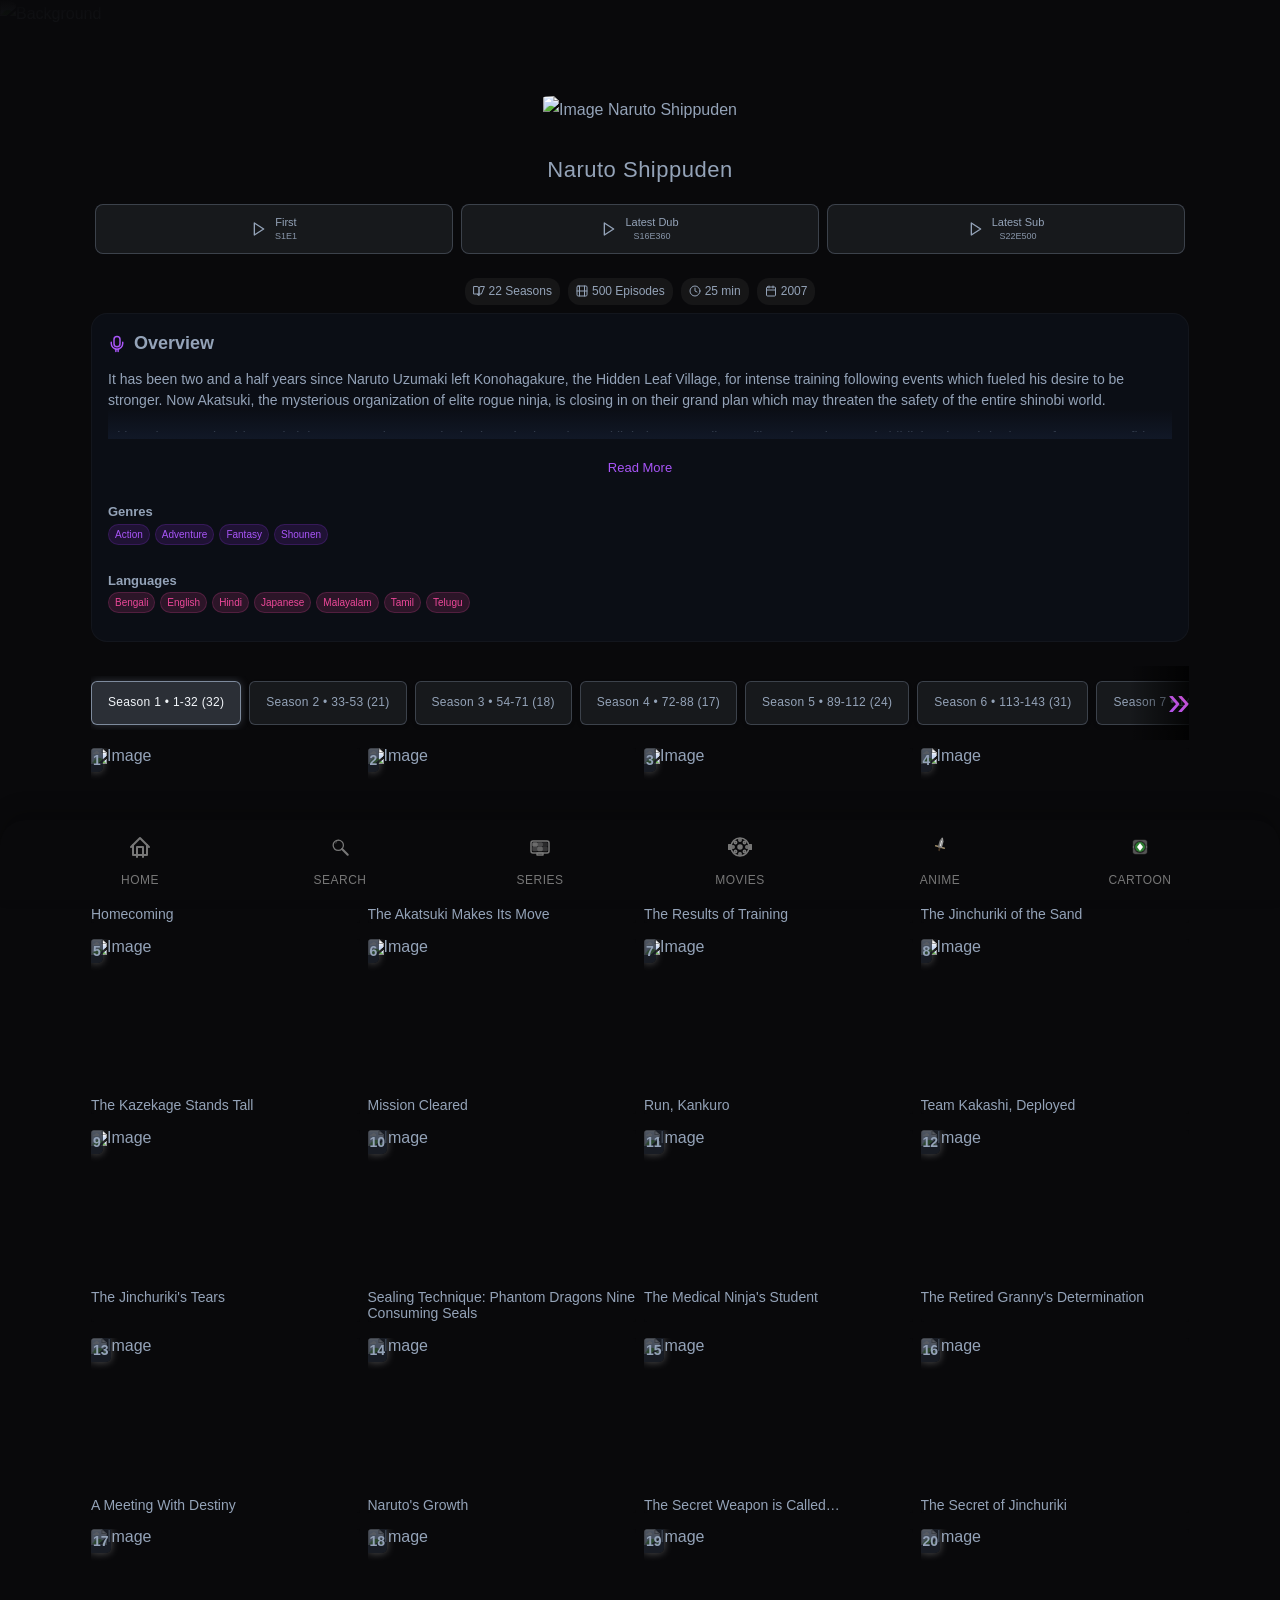
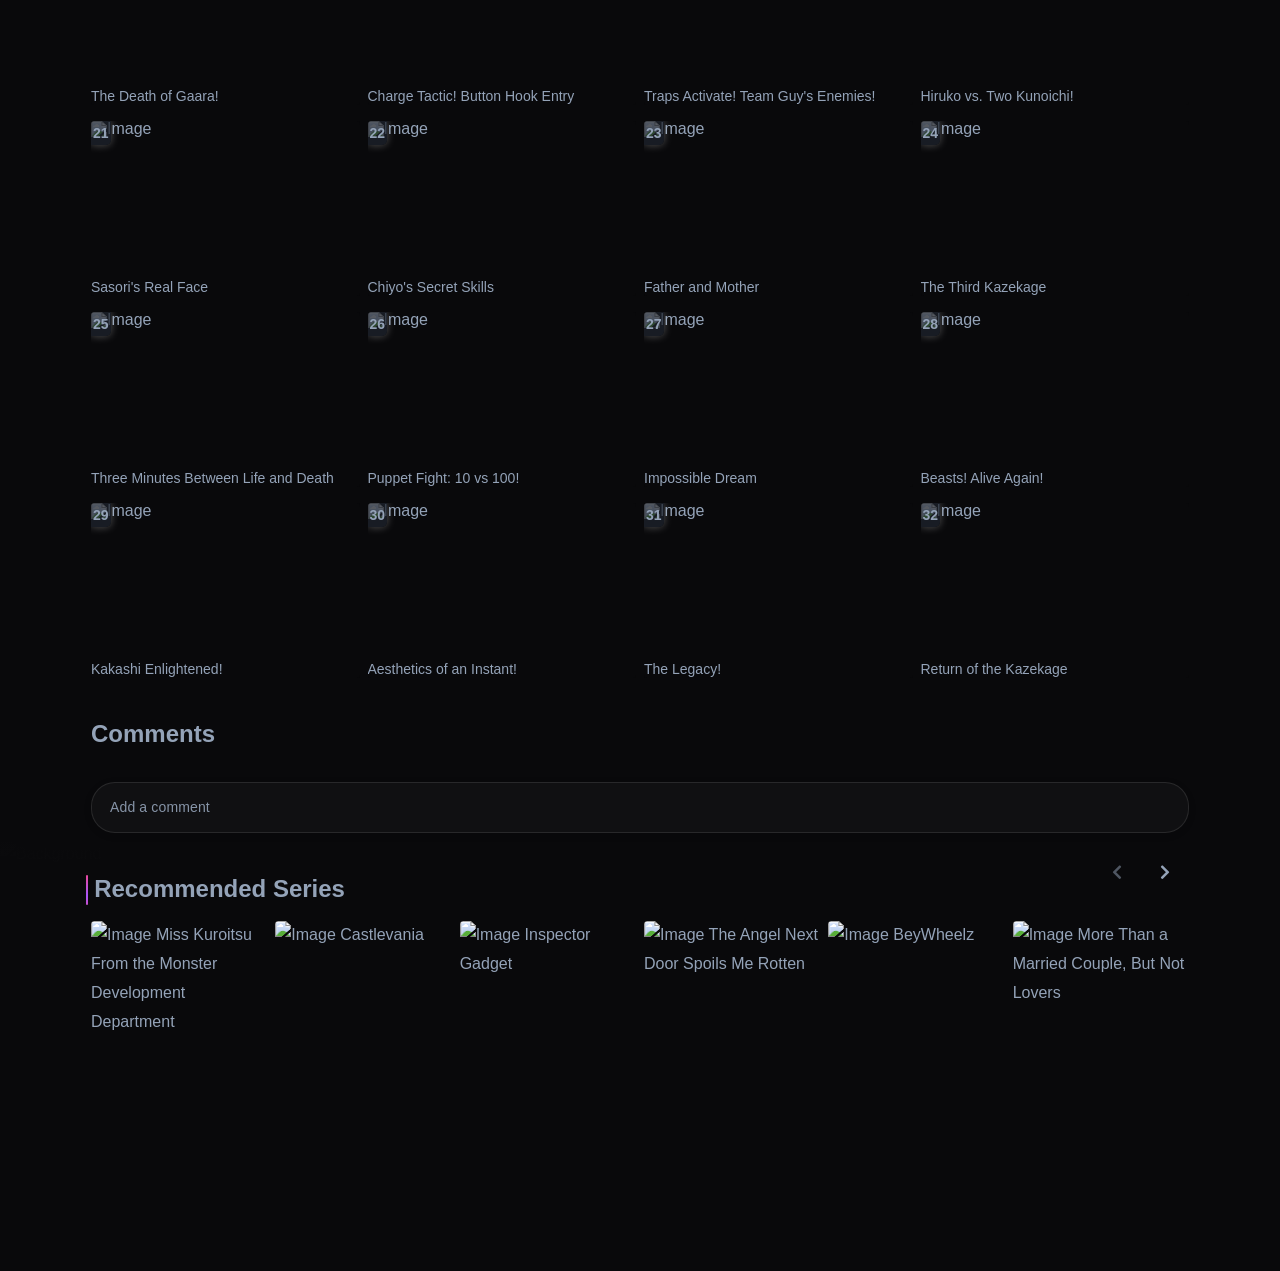
==== details.html @ e5d3c55a "Initial commit - Cloned AnimeSalt UI" ====
<!doctype html>
<html lang="en-US" prefix="og: https://ogp.me/ns#">
<head>
    <meta charset="UTF-8">
    <meta name="viewport" content="width=device-width,minimum-scale=1,initial-scale=1">
    <meta http-equiv="X-UA-Compatible" content="IE=edge">

    
<!-- Google tag (gtag.js) -->
<script async src="../../../www.googletagmanager.com/gtag/js%3Fid=G-7CK29GVHSZ"></script>
<script>
  window.dataLayer = window.dataLayer || [];
  function gtag(){dataLayer.push(arguments);}
  gtag('js', new Date());

  gtag('config', 'G-7CK29GVHSZ');
</script>

    
    
<!-- Search Engine Optimization by Rank Math - https://rankmath.com/ -->
<title>Naruto Shippuden - Watch Now in Hindi, Tamil, Malayalam, English &amp; Japanese</title>
<meta name="description" content="Naruto Shippuden in Hindi, Naruto Shippuden Hindi Dubbed, Naruto Shippuden Episodes in Hindi, Tamil, Malayalam, English &amp; Japanese Naruto Shippuden Download/Watch Online 480p, 720p, 1080p"/>
<meta name="robots" content="follow, index, max-snippet:-1, max-video-preview:-1, max-image-preview:large"/>
<link rel="canonical" href="index.html" />
<meta property="og:locale" content="en_US" />
<meta property="og:type" content="article" />
<meta property="og:title" content="Naruto Shippuden - Watch Now in Hindi, Tamil, Malayalam, English &amp; Japanese" />
<meta property="og:description" content="Naruto Shippuden in Hindi, Naruto Shippuden Hindi Dubbed, Naruto Shippuden Episodes in Hindi, Tamil, Malayalam, English &amp; Japanese Naruto Shippuden Download/Watch Online 480p, 720p, 1080p" />
<meta property="og:url" content="https://animesalt.ac/series/naruto-shippuden/" />
<meta property="og:site_name" content="Anime Salt" />
<meta property="article:section" content="Action" />
<meta property="og:updated_time" content="2025-12-20T22:29:14+05:30" />
<meta property="article:published_time" content="2025-08-15T22:00:59+05:30" />
<meta property="article:modified_time" content="2025-12-20T22:29:14+05:30" />
<meta name="twitter:card" content="summary_large_image" />
<meta name="twitter:title" content="Naruto Shippuden - Watch Now in Hindi, Tamil, Malayalam, English &amp; Japanese" />
<meta name="twitter:description" content="Naruto Shippuden in Hindi, Naruto Shippuden Hindi Dubbed, Naruto Shippuden Episodes in Hindi, Tamil, Malayalam, English &amp; Japanese Naruto Shippuden Download/Watch Online 480p, 720p, 1080p" />
<script type="application/ld+json" class="rank-math-schema">{"@context":"https://schema.org","@graph":[{"@type":["Person","Organization"],"@id":"https://animesalt.ac/#person","name":"Anime Salt","logo":{"@type":"ImageObject","@id":"https://animesalt.ac/#logo","url":"http://animesalt.ac/wp-content/uploads/AnimeSaltLong.png","contentUrl":"http://animesalt.ac/wp-content/uploads/AnimeSaltLong.png","caption":"Anime Salt","inLanguage":"en-US","width":"460","height":"115"},"image":{"@type":"ImageObject","@id":"https://animesalt.ac/#logo","url":"http://animesalt.ac/wp-content/uploads/AnimeSaltLong.png","contentUrl":"http://animesalt.ac/wp-content/uploads/AnimeSaltLong.png","caption":"Anime Salt","inLanguage":"en-US","width":"460","height":"115"}},{"@type":"WebSite","@id":"https://animesalt.ac/#website","url":"https://animesalt.ac","name":"Anime Salt","alternateName":"Anime Salt","publisher":{"@id":"https://animesalt.ac/#person"},"inLanguage":"en-US"},{"@type":"WebPage","@id":"https://animesalt.ac/series/naruto-shippuden/#webpage","url":"https://animesalt.ac/series/naruto-shippuden/","name":"Naruto Shippuden - Watch Now in Hindi, Tamil, Malayalam, English &amp; Japanese","datePublished":"2025-08-15T22:00:59+05:30","dateModified":"2025-12-20T22:29:14+05:30","isPartOf":{"@id":"https://animesalt.ac/#website"},"inLanguage":"en-US"},{"@type":"Person","@id":"https://animesalt.ac/author/admin/","name":"Admin","url":"https://animesalt.ac/author/admin/","image":{"@type":"ImageObject","@id":"https://secure.gravatar.com/avatar/af3da57c1371d5c4e8cee4bfff812650df1fa0d852754c2bf3a5895d6536fb55?s=96&amp;d=mm&amp;r=g","url":"https://secure.gravatar.com/avatar/af3da57c1371d5c4e8cee4bfff812650df1fa0d852754c2bf3a5895d6536fb55?s=96&amp;d=mm&amp;r=g","caption":"Admin","inLanguage":"en-US"},"sameAs":["http://animesalt.ac"]},{"@type":"Article","headline":"Naruto Shippuden - Watch Now in Hindi, Tamil, Malayalam, English &amp; Japanese","keywords":"Naruto Shippuden,Naruto Shippuden in Hindi,Naruto Shippuden Hindi Dubbed,Naruto Shippuden Episodes in Hindi","datePublished":"2025-08-15T22:00:59+05:30","dateModified":"2025-12-20T22:29:14+05:30","author":{"@id":"https://animesalt.ac/author/admin/","name":"Admin"},"publisher":{"@id":"https://animesalt.ac/#person"},"description":"Naruto Shippuden in Hindi, Naruto Shippuden Hindi Dubbed, Naruto Shippuden Episodes in Hindi, Tamil, Malayalam, English &amp; Japanese Naruto Shippuden Download/Watch Online 480p, 720p, 1080p","name":"Naruto Shippuden - Watch Now in Hindi, Tamil, Malayalam, English &amp; Japanese","@id":"https://animesalt.ac/series/naruto-shippuden/#richSnippet","isPartOf":{"@id":"https://animesalt.ac/series/naruto-shippuden/#webpage"},"inLanguage":"en-US","mainEntityOfPage":{"@id":"https://animesalt.ac/series/naruto-shippuden/#webpage"}}]}</script>
<!-- /Rank Math WordPress SEO plugin -->

		<style>
			.lazyload,
			.lazyloading {
				max-width: 100%;
			}
		</style>
		<style id='wp-img-auto-sizes-contain-inline-css' type='text/css'>
img:is([sizes=auto i],[sizes^="auto," i]){contain-intrinsic-size:3000px 1500px}
/*# sourceURL=wp-img-auto-sizes-contain-inline-css */
</style>
<link rel='stylesheet' id='gs-swiper-css' href='../../wp-content/plugins/gs-logo-slider/assets/libs/swiper-js/swiper.min.css%3Fver=3.7.7.css' type='text/css' media='all' />
<link rel='stylesheet' id='gs-tippyjs-css' href='../../wp-content/plugins/gs-logo-slider/assets/libs/tippyjs/tippy.css%3Fver=3.7.7.css' type='text/css' media='all' />
<link rel='stylesheet' id='gs-logo-public-css' href='../../wp-content/plugins/gs-logo-slider/assets/css/gs-logo.min.css%3Fver=3.7.7.css' type='text/css' media='all' />
<link rel='stylesheet' id='dashicons-css' href='../../wp-includes/css/dashicons.min.css%3Fver=6.9.4.css' type='text/css' media='all' />
<link rel='stylesheet' id='post-views-counter-frontend-css' href='../../wp-content/plugins/post-views-counter/css/frontend.min.css%3Fver=1.5.7.css' type='text/css' media='all' />
<style id='classic-theme-styles-inline-css' type='text/css'>
/*! This file is auto-generated */
.wp-block-button__link{color:#fff;background-color:#32373c;border-radius:9999px;box-shadow:none;text-decoration:none;padding:calc(.667em + 2px) calc(1.333em + 2px);font-size:1.125em}.wp-block-file__button{background:#32373c;color:#fff;text-decoration:none}
/*# sourceURL=/wp-includes/css/classic-themes.min.css */
</style>
<link rel='stylesheet' id='TOROFILM_Theme-css' href='../../wp-content/themes/torofilm/public/css/torofilm-public.css%3Fver=1772913057.css' type='text/css' media='all' />
<script type="text/javascript" src="../../wp-includes/js/jquery/jquery.min.js%3Fver=3.7.1" id="jquery-core-js"></script>
<script type="text/javascript" src="../../wp-includes/js/jquery/jquery-migrate.min.js%3Fver=3.4.1" id="jquery-migrate-js"></script>
<script type="text/javascript" id="post-views-counter-frontend-js-before">
/* <![CDATA[ */
var pvcArgsFrontend = {"mode":"rest_api","postID":352,"requestURL":"https:\/\/animesalt.ac\/wp-json\/post-views-counter\/view-post\/352","nonce":"93f4457df4","dataStorage":"cookies","multisite":false,"path":"\/","domain":""};

//# sourceURL=post-views-counter-frontend-js-before
/* ]]> */
</script>
<script type="text/javascript" src="../../wp-content/plugins/post-views-counter/js/frontend.min.js%3Fver=1.5.7" id="post-views-counter-frontend-js"></script>
		<script>
			document.documentElement.className = document.documentElement.className.replace('no-js', 'js');
		</script>
				<style>
			.no-js img.lazyload {
				display: none;
			}

			figure.wp-block-image img.lazyloading {
				min-width: 150px;
			}

			.lazyload,
			.lazyloading {
				--smush-placeholder-width: 100px;
				--smush-placeholder-aspect-ratio: 1/1;
				width: var(--smush-image-width, var(--smush-placeholder-width)) !important;
				aspect-ratio: var(--smush-image-aspect-ratio, var(--smush-placeholder-aspect-ratio)) !important;
			}

						.lazyload, .lazyloading {
				opacity: 0;
			}

			.lazyloaded {
				opacity: 1;
				transition: opacity 400ms;
				transition-delay: 0ms;
			}

					</style>
		<link rel="icon" href="../../wp-content/uploads/cropped-AnimeSalticon-32x32.png" sizes="32x32" />
<link rel="icon" href="../../wp-content/uploads/cropped-AnimeSalticon-192x192.png" sizes="192x192" />
<link rel="apple-touch-icon" href="https://animesalt.ac/wp-content/uploads/cropped-AnimeSalticon-180x180.png" />
<meta name="msapplication-TileImage" content="https://animesalt.ac/wp-content/uploads/cropped-AnimeSalticon-270x270.png" />
		<style type="text/css" id="wp-custom-css">
			/* Main menu container */
#mainMenu {
    /* Keeping position-related rules commented */
    /* position:fixed; */
    /* bottom:0; */
    /* overflow:hidden; */
    /* position: absolute; */
}

/* Individual list items */
li.li {
    display: inline-block;
    text-align: center;
    width: calc(100% / 6 - 4px) !important;
}

/* Links inside menu items */
a.botao {
    text-decoration: none !important;
    text-decoration-line: none !important;
    text-decoration-style: initial !important;
    text-decoration-color: initial !important;
    color: var(--primary);
    line-height: 1.2em;
    font-family: sans-serif;
    text-transform: uppercase;
    display: inline-block;
}

/* Container for the buttons in the menu */
ul.ulbotoes {
    margin: 0;
    z-index: 100;
    box-sizing: border-box;
    line-height: 0;
    list-style-type: none;
    padding: 10px 0;
    position: fixed;
    text-align: center;
    background: #020209;
    width: 100%;
    bottom: 0;
    right: 0px;
    display: inline-table;
}

/* General menu styling */
.menugeral {
    background-color: #0f0f0f;
    width: 100%;
}

/* Floating Action Button */
.li-fab {
    position: fixed;
    bottom: 30px;
    left: 50%;
    transform: translateX(-50%);
    z-index: 100; /* Ensure it floats above the menu */
}

/* FAB styling */
a.botao-fab {
    border-radius: 50%;
    width: 45px;
    height: 45px;
    display: flex;
    justify-content: center;
    align-items: center;
    color: var(--primary);
    font-size: 28px;
    box-shadow: 0px 4px 8px rgba(0, 0, 0, 0.3);
    text-decoration: none;
    z-index: 100;/* Ensure it's above other content */
}


/* Small text under icons in menu */
.textomenu {
    font-weight: 500;
    font-size: 9px;
    display: inline-block;
    color: #c5c5c5;
}

/* Hiding the menu on larger screens */
@media (min-width: 762px) {
    #mainMenu {
        display: none;
    }
}

/* Other elements for small screen adjustments */
@media (max-width: 762px) {
    .kw {
        display: none !important;
    }
}

/* Style for the active/selected menu item */
a.botao.active {
    position: relative;
}

/* Add a bar/underline below the active menu item */
a.botao.active::after {
    content: '';
    position: absolute;
    left: 0;
    bottom: -4px; /* Adjust this to control the distance from the text */
    width: 100%;
    height: 3px; /* Adjust the thickness of the bar */
    background-color: var(--primary); /* You can set this to any color you prefer */
}

/* Example of the non-active state */
a.botao {
    text-decoration: none !important;
    text-decoration-line: none !important;
    text-decoration-style: initial !important;
    text-decoration-color: initial !important;
    color: var(--primary);
    line-height: 1.2em;
    font-family: sans-serif;
    text-transform: uppercase;
    display: inline-block;
    transition: color 0.3s ease; /* Smooth transition for color changes */
}

a.botao.active {
    color: #fff; /* Change the color of the selected item if you want */
}

.post-thumbnail .post-ql .Qlty {
    background-color: rgba(0, 0, 0, 0.7);
		overflow: hidden;
    text-overflow: ellipsis;
}

.post-thumbnail .year {
	background-color: rgba(0, 0, 0, 0.7);
}


.post-thumbnail {
    position: relative;
    display: inline-block;
}
.post.episodes {
	background-color: var(--body);
	padding: 0rem;
}
.post.episodes .num-epi {
    position: absolute;
    top: 0;
    left: 0;
    background-color: rgba(0, 0, 0, 0.7);
    color: var(--dim-text);
    padding: 0px 2px 0px 2px;
    border-bottom-right-radius: 5px;
		font-size: 1rem;
    line-height: 1rem;
    margin-bottom: 0rem;
	background-color: rgba(30, 35, 45, 0.75);
  box-shadow: 0 0 8px rgba(255, 255, 255, 0.3);
}

:root {
	--light-1:#181834;
	--light-2: #181834;
}
.search input {
    background-color: rgba(255, 255, 255, .2);
	    border: 2px solid white;
/* 	    box-shadow: 0 0 1rem white; */
}


@keyframes roamWholeScreen {
  0% {
    transform: translate(0, 0) rotate(0deg);
  }
  25% {
    transform: translate(10vw, -20vh) rotate(30deg); /* Move to the right and up */
  }
  50% {
    transform: translate(-80vw, 30vh) rotate(-30deg); /* Move to the left and down */
  }
  75% {
    transform: translate(50vw, -10vh) rotate(20deg); /* Move to the right and up */
  }
  100% {
    transform: translate(0, 0) rotate(0deg); /* Back to center */
  }
}

@keyframes roamAfter {
  0% {
    transform: translate(0, 0) rotate(0deg);
  }
  20% {
    transform: translate(10px, -5px) rotate(5deg); /* Move right and slightly up, rotate */
  }
  40% {
    transform: translate(-10px, -10px) rotate(-5deg); /* Move left and up, rotate left */
  }
  60% {
    transform: translate(-5px, 10px) rotate(3deg); /* Move left and down */
  }
  80% {
    transform: translate(5px, 5px) rotate(-3deg); /* Move right and down */
  }
  100% {
    transform: translate(0, 0) rotate(0deg); /* Back to center */
  }
}

.categoriesShow{
	font-family: Montserrat, sans-serif;
font-weight: 500;
line-height: 1.5;
color: inherit;
visibility: visible;
display: inline-block;
padding: 0.1rem;
margin-top: 1.5px;
margin-bottom: 1.5px;
border-radius: 0.375rem;
border: 1px solid rgba(255, 255, 255, 0.3);
transition: color 0.2s cubic-bezier(0.4, 0, 0.2, 1), background-color 0.2s cubic-bezier(0.4, 0, 0.2, 1), border-color 0.2s cubic-bezier(0.4, 0, 0.2, 1);
box-sizing: border-box;
}
.overviewCss{
/* 	font-weight: 100; */
	font-family: Montserrat, sans-serif;
	padding-bottom:10px;
/* 	flex-grow: 1; */
}
.overviewSeparator{
	width: 1px;
	height: 15px;
	background-color: rgba(255, 255, 255, 0.25);
}
@media (max-width: 425px) {
    .options .btn span {
        display: inline;
    }
}
.video{ 
    margin-bottom: auto;
}
/* .cont {
   max-width: 100%;
} */
.home-search {
    max-width: -webkit-fill-available;
}

.wdgt-home.widget.section.widget_block{
    margin-top: -4rem;
		margin-bottom: -2rem; 
}

.post.episodes:before {
    display: none;
}

@keyframes gradientFlow {
  0%   { background-position: 50% 0%; }
  50%  { background-position: 50% 100%; }
  100% { background-position: 50% 0%; }
}
.section-title::after {
    content: '';
    position: absolute;
	top: 10px;
  left: 0.2rem;
  width: 2px;
  height: 30px;

    background: linear-gradient(-45deg, var(--primary), var(--secondary), var(--primary-light), var(--secondary));
    background-size: 200% 200%;
    border-radius: 2px;
    animation: gradientFlow 2s ease infinite;
}

.section-title {
    position: relative;
    display: inline-block;
/*     padding-bottom: 8px; */
	padding-left: 0.7rem;
}
 :root {
--primary-light: #a855f7;
}		</style>
		        <style id="tp_style_css" type="text/css">                        :root {              --body:#09090b;              --text:#94a3b8;              --link:#94a3b8;              --link-hover:#28c2bd;              --primary:#9333ea;              --secondary:#ec4899;              --tertiary:#666;              --dark:#181832;              --light:#94a3b8;              --gray:#181832;              --gray-light:#181832;              --gray-dark:#eee;            }                </style>        	    
<!-- Search Engine Optimization by Rank Math - https://rankmath.com/ -->
<title>Naruto Shippuden - Watch Now in Hindi, Tamil, Malayalam, English &amp; Japanese</title>
<meta name="description" content="Naruto Shippuden in Hindi, Naruto Shippuden Hindi Dubbed, Naruto Shippuden Episodes in Hindi, Tamil, Malayalam, English &amp; Japanese Naruto Shippuden Download/Watch Online 480p, 720p, 1080p"/>
<meta name="robots" content="follow, index, max-snippet:-1, max-video-preview:-1, max-image-preview:large"/>
<link rel="canonical" href="index.html" />
<meta property="og:locale" content="en_US" />
<meta property="og:type" content="article" />
<meta property="og:title" content="Naruto Shippuden - Watch Now in Hindi, Tamil, Malayalam, English &amp; Japanese" />
<meta property="og:description" content="Naruto Shippuden in Hindi, Naruto Shippuden Hindi Dubbed, Naruto Shippuden Episodes in Hindi, Tamil, Malayalam, English &amp; Japanese Naruto Shippuden Download/Watch Online 480p, 720p, 1080p" />
<meta property="og:url" content="https://animesalt.ac/series/naruto-shippuden/" />
<meta property="og:site_name" content="Anime Salt" />
<meta property="article:section" content="Action" />
<meta property="og:updated_time" content="2025-12-20T22:29:14+05:30" />
<meta property="article:published_time" content="2025-08-15T22:00:59+05:30" />
<meta property="article:modified_time" content="2025-12-20T22:29:14+05:30" />
<meta name="twitter:card" content="summary_large_image" />
<meta name="twitter:title" content="Naruto Shippuden - Watch Now in Hindi, Tamil, Malayalam, English &amp; Japanese" />
<meta name="twitter:description" content="Naruto Shippuden in Hindi, Naruto Shippuden Hindi Dubbed, Naruto Shippuden Episodes in Hindi, Tamil, Malayalam, English &amp; Japanese Naruto Shippuden Download/Watch Online 480p, 720p, 1080p" />
<script type="application/ld+json" class="rank-math-schema">{"@context":"https://schema.org","@graph":[{"@type":["Person","Organization"],"@id":"https://animesalt.ac/#person","name":"Anime Salt","logo":{"@type":"ImageObject","@id":"https://animesalt.ac/#logo","url":"http://animesalt.ac/wp-content/uploads/AnimeSaltLong.png","contentUrl":"http://animesalt.ac/wp-content/uploads/AnimeSaltLong.png","caption":"Anime Salt","inLanguage":"en-US","width":"460","height":"115"},"image":{"@type":"ImageObject","@id":"https://animesalt.ac/#logo","url":"http://animesalt.ac/wp-content/uploads/AnimeSaltLong.png","contentUrl":"http://animesalt.ac/wp-content/uploads/AnimeSaltLong.png","caption":"Anime Salt","inLanguage":"en-US","width":"460","height":"115"}},{"@type":"WebSite","@id":"https://animesalt.ac/#website","url":"https://animesalt.ac","name":"Anime Salt","alternateName":"Anime Salt","publisher":{"@id":"https://animesalt.ac/#person"},"inLanguage":"en-US"},{"@type":"WebPage","@id":"https://animesalt.ac/series/naruto-shippuden/#webpage","url":"https://animesalt.ac/series/naruto-shippuden/","name":"Naruto Shippuden - Watch Now in Hindi, Tamil, Malayalam, English &amp; Japanese","datePublished":"2025-08-15T22:00:59+05:30","dateModified":"2025-12-20T22:29:14+05:30","isPartOf":{"@id":"https://animesalt.ac/#website"},"inLanguage":"en-US"},{"@type":"Person","@id":"https://animesalt.ac/author/admin/","name":"Admin","url":"https://animesalt.ac/author/admin/","image":{"@type":"ImageObject","@id":"https://secure.gravatar.com/avatar/af3da57c1371d5c4e8cee4bfff812650df1fa0d852754c2bf3a5895d6536fb55?s=96&amp;d=mm&amp;r=g","url":"https://secure.gravatar.com/avatar/af3da57c1371d5c4e8cee4bfff812650df1fa0d852754c2bf3a5895d6536fb55?s=96&amp;d=mm&amp;r=g","caption":"Admin","inLanguage":"en-US"},"sameAs":["http://animesalt.ac"]},{"@type":"Article","headline":"Naruto Shippuden - Watch Now in Hindi, Tamil, Malayalam, English &amp; Japanese","keywords":"Naruto Shippuden,Naruto Shippuden in Hindi,Naruto Shippuden Hindi Dubbed,Naruto Shippuden Episodes in Hindi","datePublished":"2025-08-15T22:00:59+05:30","dateModified":"2025-12-20T22:29:14+05:30","author":{"@id":"https://animesalt.ac/author/admin/","name":"Admin"},"publisher":{"@id":"https://animesalt.ac/#person"},"description":"Naruto Shippuden in Hindi, Naruto Shippuden Hindi Dubbed, Naruto Shippuden Episodes in Hindi, Tamil, Malayalam, English &amp; Japanese Naruto Shippuden Download/Watch Online 480p, 720p, 1080p","name":"Naruto Shippuden - Watch Now in Hindi, Tamil, Malayalam, English &amp; Japanese","@id":"https://animesalt.ac/series/naruto-shippuden/#richSnippet","isPartOf":{"@id":"https://animesalt.ac/series/naruto-shippuden/#webpage"},"inLanguage":"en-US","mainEntityOfPage":{"@id":"https://animesalt.ac/series/naruto-shippuden/#webpage"}}]}</script>
<!-- /Rank Math WordPress SEO plugin -->

		<style>
			.lazyload,
			.lazyloading {
				max-width: 100%;
			}
		</style>
				<script>
			document.documentElement.className = document.documentElement.className.replace('no-js', 'js');
		</script>
				<style>
			.no-js img.lazyload {
				display: none;
			}

			figure.wp-block-image img.lazyloading {
				min-width: 150px;
			}

			.lazyload,
			.lazyloading {
				--smush-placeholder-width: 100px;
				--smush-placeholder-aspect-ratio: 1/1;
				width: var(--smush-image-width, var(--smush-placeholder-width)) !important;
				aspect-ratio: var(--smush-image-aspect-ratio, var(--smush-placeholder-aspect-ratio)) !important;
			}

						.lazyload, .lazyloading {
				opacity: 0;
			}

			.lazyloaded {
				opacity: 1;
				transition: opacity 400ms;
				transition-delay: 0ms;
			}

					</style>
		<link rel="icon" href="../../wp-content/uploads/cropped-AnimeSalticon-32x32.png" sizes="32x32" />
<link rel="icon" href="../../wp-content/uploads/cropped-AnimeSalticon-192x192.png" sizes="192x192" />
<link rel="apple-touch-icon" href="https://animesalt.ac/wp-content/uploads/cropped-AnimeSalticon-180x180.png" />
<meta name="msapplication-TileImage" content="https://animesalt.ac/wp-content/uploads/cropped-AnimeSalticon-270x270.png" />
		<style type="text/css" id="wp-custom-css">
			/* Main menu container */
#mainMenu {
    /* Keeping position-related rules commented */
    /* position:fixed; */
    /* bottom:0; */
    /* overflow:hidden; */
    /* position: absolute; */
}

/* Individual list items */
li.li {
    display: inline-block;
    text-align: center;
    width: calc(100% / 6 - 4px) !important;
}

/* Links inside menu items */
a.botao {
    text-decoration: none !important;
    text-decoration-line: none !important;
    text-decoration-style: initial !important;
    text-decoration-color: initial !important;
    color: var(--primary);
    line-height: 1.2em;
    font-family: sans-serif;
    text-transform: uppercase;
    display: inline-block;
}

/* Container for the buttons in the menu */
ul.ulbotoes {
    margin: 0;
    z-index: 100;
    box-sizing: border-box;
    line-height: 0;
    list-style-type: none;
    padding: 10px 0;
    position: fixed;
    text-align: center;
    background: #020209;
    width: 100%;
    bottom: 0;
    right: 0px;
    display: inline-table;
}

/* General menu styling */
.menugeral {
    background-color: #0f0f0f;
    width: 100%;
}

/* Floating Action Button */
.li-fab {
    position: fixed;
    bottom: 30px;
    left: 50%;
    transform: translateX(-50%);
    z-index: 100; /* Ensure it floats above the menu */
}

/* FAB styling */
a.botao-fab {
    border-radius: 50%;
    width: 45px;
    height: 45px;
    display: flex;
    justify-content: center;
    align-items: center;
    color: var(--primary);
    font-size: 28px;
    box-shadow: 0px 4px 8px rgba(0, 0, 0, 0.3);
    text-decoration: none;
    z-index: 100;/* Ensure it's above other content */
}


/* Small text under icons in menu */
.textomenu {
    font-weight: 500;
    font-size: 9px;
    display: inline-block;
    color: #c5c5c5;
}

/* Hiding the menu on larger screens */
@media (min-width: 762px) {
    #mainMenu {
        display: none;
    }
}

/* Other elements for small screen adjustments */
@media (max-width: 762px) {
    .kw {
        display: none !important;
    }
}

/* Style for the active/selected menu item */
a.botao.active {
    position: relative;
}

/* Add a bar/underline below the active menu item */
a.botao.active::after {
    content: '';
    position: absolute;
    left: 0;
    bottom: -4px; /* Adjust this to control the distance from the text */
    width: 100%;
    height: 3px; /* Adjust the thickness of the bar */
    background-color: var(--primary); /* You can set this to any color you prefer */
}

/* Example of the non-active state */
a.botao {
    text-decoration: none !important;
    text-decoration-line: none !important;
    text-decoration-style: initial !important;
    text-decoration-color: initial !important;
    color: var(--primary);
    line-height: 1.2em;
    font-family: sans-serif;
    text-transform: uppercase;
    display: inline-block;
    transition: color 0.3s ease; /* Smooth transition for color changes */
}

a.botao.active {
    color: #fff; /* Change the color of the selected item if you want */
}

.post-thumbnail .post-ql .Qlty {
    background-color: rgba(0, 0, 0, 0.7);
		overflow: hidden;
    text-overflow: ellipsis;
}

.post-thumbnail .year {
	background-color: rgba(0, 0, 0, 0.7);
}


.post-thumbnail {
    position: relative;
    display: inline-block;
}
.post.episodes {
	background-color: var(--body);
	padding: 0rem;
}
.post.episodes .num-epi {
    position: absolute;
    top: 0;
    left: 0;
    background-color: rgba(0, 0, 0, 0.7);
    color: var(--dim-text);
    padding: 0px 2px 0px 2px;
    border-bottom-right-radius: 5px;
		font-size: 1rem;
    line-height: 1rem;
    margin-bottom: 0rem;
	background-color: rgba(30, 35, 45, 0.75);
  box-shadow: 0 0 8px rgba(255, 255, 255, 0.3);
}

:root {
	--light-1:#181834;
	--light-2: #181834;
}
.search input {
    background-color: rgba(255, 255, 255, .2);
	    border: 2px solid white;
/* 	    box-shadow: 0 0 1rem white; */
}


@keyframes roamWholeScreen {
  0% {
    transform: translate(0, 0) rotate(0deg);
  }
  25% {
    transform: translate(10vw, -20vh) rotate(30deg); /* Move to the right and up */
  }
  50% {
    transform: translate(-80vw, 30vh) rotate(-30deg); /* Move to the left and down */
  }
  75% {
    transform: translate(50vw, -10vh) rotate(20deg); /* Move to the right and up */
  }
  100% {
    transform: translate(0, 0) rotate(0deg); /* Back to center */
  }
}

@keyframes roamAfter {
  0% {
    transform: translate(0, 0) rotate(0deg);
  }
  20% {
    transform: translate(10px, -5px) rotate(5deg); /* Move right and slightly up, rotate */
  }
  40% {
    transform: translate(-10px, -10px) rotate(-5deg); /* Move left and up, rotate left */
  }
  60% {
    transform: translate(-5px, 10px) rotate(3deg); /* Move left and down */
  }
  80% {
    transform: translate(5px, 5px) rotate(-3deg); /* Move right and down */
  }
  100% {
    transform: translate(0, 0) rotate(0deg); /* Back to center */
  }
}

.categoriesShow{
	font-family: Montserrat, sans-serif;
font-weight: 500;
line-height: 1.5;
color: inherit;
visibility: visible;
display: inline-block;
padding: 0.1rem;
margin-top: 1.5px;
margin-bottom: 1.5px;
border-radius: 0.375rem;
border: 1px solid rgba(255, 255, 255, 0.3);
transition: color 0.2s cubic-bezier(0.4, 0, 0.2, 1), background-color 0.2s cubic-bezier(0.4, 0, 0.2, 1), border-color 0.2s cubic-bezier(0.4, 0, 0.2, 1);
box-sizing: border-box;
}
.overviewCss{
/* 	font-weight: 100; */
	font-family: Montserrat, sans-serif;
	padding-bottom:10px;
/* 	flex-grow: 1; */
}
.overviewSeparator{
	width: 1px;
	height: 15px;
	background-color: rgba(255, 255, 255, 0.25);
}
@media (max-width: 425px) {
    .options .btn span {
        display: inline;
    }
}
.video{ 
    margin-bottom: auto;
}
/* .cont {
   max-width: 100%;
} */
.home-search {
    max-width: -webkit-fill-available;
}

.wdgt-home.widget.section.widget_block{
    margin-top: -4rem;
		margin-bottom: -2rem; 
}

.post.episodes:before {
    display: none;
}

@keyframes gradientFlow {
  0%   { background-position: 50% 0%; }
  50%  { background-position: 50% 100%; }
  100% { background-position: 50% 0%; }
}
.section-title::after {
    content: '';
    position: absolute;
	top: 10px;
  left: 0.2rem;
  width: 2px;
  height: 30px;

    background: linear-gradient(-45deg, var(--primary), var(--secondary), var(--primary-light), var(--secondary));
    background-size: 200% 200%;
    border-radius: 2px;
    animation: gradientFlow 2s ease infinite;
}

.section-title {
    position: relative;
    display: inline-block;
/*     padding-bottom: 8px; */
	padding-left: 0.7rem;
}
 :root {
--primary-light: #a855f7;
}		</style>
		        <style id="tp_style_css" type="text/css">                        :root {              --body:#09090b;              --text:#94a3b8;              --link:#94a3b8;              --link-hover:#28c2bd;              --primary:#9333ea;              --secondary:#ec4899;              --tertiary:#666;              --dark:#181832;              --light:#94a3b8;              --gray:#181832;              --gray-light:#181832;              --gray-dark:#eee;            }                </style>        	    <script data-cfasync="false" async type="text/javascript" src="https://ol.unfrizzpacinko.com/rRIV28Owz1Q025k/134105"></script>
    <!--<script data-cfasync="false" async type="text/javascript" src="//kq.modalclonism.com/seblhdolQ7RGqo/126698"></script>-->
<style id='global-styles-inline-css' type='text/css'>
:root{--wp--preset--aspect-ratio--square: 1;--wp--preset--aspect-ratio--4-3: 4/3;--wp--preset--aspect-ratio--3-4: 3/4;--wp--preset--aspect-ratio--3-2: 3/2;--wp--preset--aspect-ratio--2-3: 2/3;--wp--preset--aspect-ratio--16-9: 16/9;--wp--preset--aspect-ratio--9-16: 9/16;--wp--preset--color--black: #000000;--wp--preset--color--cyan-bluish-gray: #abb8c3;--wp--preset--color--white: #ffffff;--wp--preset--color--pale-pink: #f78da7;--wp--preset--color--vivid-red: #cf2e2e;--wp--preset--color--luminous-vivid-orange: #ff6900;--wp--preset--color--luminous-vivid-amber: #fcb900;--wp--preset--color--light-green-cyan: #7bdcb5;--wp--preset--color--vivid-green-cyan: #00d084;--wp--preset--color--pale-cyan-blue: #8ed1fc;--wp--preset--color--vivid-cyan-blue: #0693e3;--wp--preset--color--vivid-purple: #9b51e0;--wp--preset--gradient--vivid-cyan-blue-to-vivid-purple: linear-gradient(135deg,rgb(6,147,227) 0%,rgb(155,81,224) 100%);--wp--preset--gradient--light-green-cyan-to-vivid-green-cyan: linear-gradient(135deg,rgb(122,220,180) 0%,rgb(0,208,130) 100%);--wp--preset--gradient--luminous-vivid-amber-to-luminous-vivid-orange: linear-gradient(135deg,rgb(252,185,0) 0%,rgb(255,105,0) 100%);--wp--preset--gradient--luminous-vivid-orange-to-vivid-red: linear-gradient(135deg,rgb(255,105,0) 0%,rgb(207,46,46) 100%);--wp--preset--gradient--very-light-gray-to-cyan-bluish-gray: linear-gradient(135deg,rgb(238,238,238) 0%,rgb(169,184,195) 100%);--wp--preset--gradient--cool-to-warm-spectrum: linear-gradient(135deg,rgb(74,234,220) 0%,rgb(151,120,209) 20%,rgb(207,42,186) 40%,rgb(238,44,130) 60%,rgb(251,105,98) 80%,rgb(254,248,76) 100%);--wp--preset--gradient--blush-light-purple: linear-gradient(135deg,rgb(255,206,236) 0%,rgb(152,150,240) 100%);--wp--preset--gradient--blush-bordeaux: linear-gradient(135deg,rgb(254,205,165) 0%,rgb(254,45,45) 50%,rgb(107,0,62) 100%);--wp--preset--gradient--luminous-dusk: linear-gradient(135deg,rgb(255,203,112) 0%,rgb(199,81,192) 50%,rgb(65,88,208) 100%);--wp--preset--gradient--pale-ocean: linear-gradient(135deg,rgb(255,245,203) 0%,rgb(182,227,212) 50%,rgb(51,167,181) 100%);--wp--preset--gradient--electric-grass: linear-gradient(135deg,rgb(202,248,128) 0%,rgb(113,206,126) 100%);--wp--preset--gradient--midnight: linear-gradient(135deg,rgb(2,3,129) 0%,rgb(40,116,252) 100%);--wp--preset--font-size--small: 13px;--wp--preset--font-size--medium: 20px;--wp--preset--font-size--large: 36px;--wp--preset--font-size--x-large: 42px;--wp--preset--spacing--20: 0.44rem;--wp--preset--spacing--30: 0.67rem;--wp--preset--spacing--40: 1rem;--wp--preset--spacing--50: 1.5rem;--wp--preset--spacing--60: 2.25rem;--wp--preset--spacing--70: 3.38rem;--wp--preset--spacing--80: 5.06rem;--wp--preset--shadow--natural: 6px 6px 9px rgba(0, 0, 0, 0.2);--wp--preset--shadow--deep: 12px 12px 50px rgba(0, 0, 0, 0.4);--wp--preset--shadow--sharp: 6px 6px 0px rgba(0, 0, 0, 0.2);--wp--preset--shadow--outlined: 6px 6px 0px -3px rgb(255, 255, 255), 6px 6px rgb(0, 0, 0);--wp--preset--shadow--crisp: 6px 6px 0px rgb(0, 0, 0);}:where(.is-layout-flex){gap: 0.5em;}:where(.is-layout-grid){gap: 0.5em;}body .is-layout-flex{display: flex;}.is-layout-flex{flex-wrap: wrap;align-items: center;}.is-layout-flex > :is(*, div){margin: 0;}body .is-layout-grid{display: grid;}.is-layout-grid > :is(*, div){margin: 0;}:where(.wp-block-columns.is-layout-flex){gap: 2em;}:where(.wp-block-columns.is-layout-grid){gap: 2em;}:where(.wp-block-post-template.is-layout-flex){gap: 1.25em;}:where(.wp-block-post-template.is-layout-grid){gap: 1.25em;}.has-black-color{color: var(--wp--preset--color--black) !important;}.has-cyan-bluish-gray-color{color: var(--wp--preset--color--cyan-bluish-gray) !important;}.has-white-color{color: var(--wp--preset--color--white) !important;}.has-pale-pink-color{color: var(--wp--preset--color--pale-pink) !important;}.has-vivid-red-color{color: var(--wp--preset--color--vivid-red) !important;}.has-luminous-vivid-orange-color{color: var(--wp--preset--color--luminous-vivid-orange) !important;}.has-luminous-vivid-amber-color{color: var(--wp--preset--color--luminous-vivid-amber) !important;}.has-light-green-cyan-color{color: var(--wp--preset--color--light-green-cyan) !important;}.has-vivid-green-cyan-color{color: var(--wp--preset--color--vivid-green-cyan) !important;}.has-pale-cyan-blue-color{color: var(--wp--preset--color--pale-cyan-blue) !important;}.has-vivid-cyan-blue-color{color: var(--wp--preset--color--vivid-cyan-blue) !important;}.has-vivid-purple-color{color: var(--wp--preset--color--vivid-purple) !important;}.has-black-background-color{background-color: var(--wp--preset--color--black) !important;}.has-cyan-bluish-gray-background-color{background-color: var(--wp--preset--color--cyan-bluish-gray) !important;}.has-white-background-color{background-color: var(--wp--preset--color--white) !important;}.has-pale-pink-background-color{background-color: var(--wp--preset--color--pale-pink) !important;}.has-vivid-red-background-color{background-color: var(--wp--preset--color--vivid-red) !important;}.has-luminous-vivid-orange-background-color{background-color: var(--wp--preset--color--luminous-vivid-orange) !important;}.has-luminous-vivid-amber-background-color{background-color: var(--wp--preset--color--luminous-vivid-amber) !important;}.has-light-green-cyan-background-color{background-color: var(--wp--preset--color--light-green-cyan) !important;}.has-vivid-green-cyan-background-color{background-color: var(--wp--preset--color--vivid-green-cyan) !important;}.has-pale-cyan-blue-background-color{background-color: var(--wp--preset--color--pale-cyan-blue) !important;}.has-vivid-cyan-blue-background-color{background-color: var(--wp--preset--color--vivid-cyan-blue) !important;}.has-vivid-purple-background-color{background-color: var(--wp--preset--color--vivid-purple) !important;}.has-black-border-color{border-color: var(--wp--preset--color--black) !important;}.has-cyan-bluish-gray-border-color{border-color: var(--wp--preset--color--cyan-bluish-gray) !important;}.has-white-border-color{border-color: var(--wp--preset--color--white) !important;}.has-pale-pink-border-color{border-color: var(--wp--preset--color--pale-pink) !important;}.has-vivid-red-border-color{border-color: var(--wp--preset--color--vivid-red) !important;}.has-luminous-vivid-orange-border-color{border-color: var(--wp--preset--color--luminous-vivid-orange) !important;}.has-luminous-vivid-amber-border-color{border-color: var(--wp--preset--color--luminous-vivid-amber) !important;}.has-light-green-cyan-border-color{border-color: var(--wp--preset--color--light-green-cyan) !important;}.has-vivid-green-cyan-border-color{border-color: var(--wp--preset--color--vivid-green-cyan) !important;}.has-pale-cyan-blue-border-color{border-color: var(--wp--preset--color--pale-cyan-blue) !important;}.has-vivid-cyan-blue-border-color{border-color: var(--wp--preset--color--vivid-cyan-blue) !important;}.has-vivid-purple-border-color{border-color: var(--wp--preset--color--vivid-purple) !important;}.has-vivid-cyan-blue-to-vivid-purple-gradient-background{background: var(--wp--preset--gradient--vivid-cyan-blue-to-vivid-purple) !important;}.has-light-green-cyan-to-vivid-green-cyan-gradient-background{background: var(--wp--preset--gradient--light-green-cyan-to-vivid-green-cyan) !important;}.has-luminous-vivid-amber-to-luminous-vivid-orange-gradient-background{background: var(--wp--preset--gradient--luminous-vivid-amber-to-luminous-vivid-orange) !important;}.has-luminous-vivid-orange-to-vivid-red-gradient-background{background: var(--wp--preset--gradient--luminous-vivid-orange-to-vivid-red) !important;}.has-very-light-gray-to-cyan-bluish-gray-gradient-background{background: var(--wp--preset--gradient--very-light-gray-to-cyan-bluish-gray) !important;}.has-cool-to-warm-spectrum-gradient-background{background: var(--wp--preset--gradient--cool-to-warm-spectrum) !important;}.has-blush-light-purple-gradient-background{background: var(--wp--preset--gradient--blush-light-purple) !important;}.has-blush-bordeaux-gradient-background{background: var(--wp--preset--gradient--blush-bordeaux) !important;}.has-luminous-dusk-gradient-background{background: var(--wp--preset--gradient--luminous-dusk) !important;}.has-pale-ocean-gradient-background{background: var(--wp--preset--gradient--pale-ocean) !important;}.has-electric-grass-gradient-background{background: var(--wp--preset--gradient--electric-grass) !important;}.has-midnight-gradient-background{background: var(--wp--preset--gradient--midnight) !important;}.has-small-font-size{font-size: var(--wp--preset--font-size--small) !important;}.has-medium-font-size{font-size: var(--wp--preset--font-size--medium) !important;}.has-large-font-size{font-size: var(--wp--preset--font-size--large) !important;}.has-x-large-font-size{font-size: var(--wp--preset--font-size--x-large) !important;}
/*# sourceURL=global-styles-inline-css */
</style>

</head>
<body class="wp-singular series-template-default single single-series postid-352 wp-custom-logo wp-theme-torofilm side-none login-off ">
	<div id="aa-wp" class="cont">
	    		    <header class="hd dfx alg-cr">
		    							<figure class="logo fg1 cl0c">
					<a href="https://animesalt.ac/" class="custom-logo-link" rel="home"><img width="460" height="115" data-src="https://animesalt.ac/wp-content/uploads/AnimeSaltLong.png" class="custom-logo lazyload" alt="Anime Salt" decoding="async" data-srcset="https://animesalt.ac/wp-content/uploads/AnimeSaltLong.png 460w, https://animesalt.ac/wp-content/uploads/AnimeSaltLong-300x75.png 300w, https://animesalt.ac/wp-content/uploads/AnimeSaltLong-193x48.png 193w" data-sizes="(max-width: 460px) 100vw, 460px" src="[data-uri]" style="--smush-placeholder-width: 460px; --smush-placeholder-aspect-ratio: 460/115;" /></a>				</figure>
					    </header>
		    		<!-- Body -->		<div class="bd">								<div style=" text-align: center;margin-bottom: 2rem;">
					    <img style="height: 14rem; border-radius: 5%;" data-src="//image.tmdb.org/t/p/w342/kV27j3Nz4d5z8u6mN3EJw9RiLg2.jpg" alt="Image Naruto Shippuden" src="[data-uri]" class="lazyload">					 </div>
		
				
		<!-- Clean Series Title -->
		<div style="text-align: center; margin-bottom: 20px;">
			<h1 style="font-size: 22px; font-weight: 500; margin: 0; color: #94a3b8; letter-spacing: 0.5px;">
				Naruto Shippuden			</h1>
		</div>
		
		<!-- Smart Actions Component -->
				
		<style>
			.smart-buttons-container {
				display: flex;
				justify-content: center;
				align-items: center;
				gap: 8px;
				padding: 0 4px;
				margin-bottom: 24px;
				flex-wrap: nowrap;
			}
			.smart-play-btn {
				display: flex;
				align-items: center;
				justify-content: center;
				background: rgba(255, 255, 255, 0.05);
				border: 1.5px solid;
				color: #94a3b8;
				padding: 8px 10px;
				border-radius: 8px;
				font-weight: 500;
				font-size: 11px;
				flex: 1 1 0;
				min-width: 0;
				height: 50px;
				text-decoration: none;
				transition: all 0.3s ease;
				position: relative;
				overflow: visible;
				white-space: nowrap;
			}
			.play-icon {
				height: 16px;
				flex-shrink: 0;
				margin-right: 8px;
				color: #94a3b8;
			}
			.text-content {
				display: flex;
				flex-direction: column;
				align-items: center;
				justify-content: center;
				text-align: center;
			}
			.action-text {
				line-height: 1.2;
				margin-bottom: 2px;
			}
			.episode-text {
				font-size: 9px;
				opacity: 0.9;
				line-height: 1;
			}
			.smart-play-btn:hover {
				transform: translateY(-0.5px);
				color: rgba(255, 255, 255, 1);
			}
			.smart-play-btn:active {
				transform: translateY(0);
			}
			.btn-first,
			.btn-native,
			.btn-sub-eng {
				border-color: rgba(148, 163, 184, 0.3);
				background: rgba(148, 163, 184, 0.1);
			}
			.btn-first:hover,
			.btn-native:hover,
			.btn-sub-eng:hover {
				background: rgba(148, 163, 184, 0.15);
				border-color: rgba(148, 163, 184, 0.4);
			}
			@media (max-width: 360px) {
				.smart-buttons-container {
					flex-wrap: wrap;
					gap: 6px;
				}
				.smart-play-btn {
					width: 100px;
					height: 48px;
					font-size: 10px;
				}
			}
		</style>
		
		<div class="smart-buttons-container">
						<a href="https://animesalt.ac/episode/naruto-shippuden-1x1/" class="smart-play-btn btn-first">
				<svg class="play-icon" xmlns="http://www.w3.org/2000/svg" viewBox="0 0 24 24" fill="none" stroke="currentColor" stroke-width="2" stroke-linecap="round" stroke-linejoin="round">
					<polygon points="5 3 19 12 5 21 5 3"></polygon>
				</svg>
				<div class="text-content">
					<span class="action-text">First</span>
					<span class="episode-text">S1E1</span>
				</div>
			</a>
						
						<a href="https://animesalt.ac/episode/naruto-shippuden-16x360/" class="smart-play-btn btn-native">
				<svg class="play-icon" xmlns="http://www.w3.org/2000/svg" viewBox="0 0 24 24" fill="none" stroke="currentColor" stroke-width="2" stroke-linecap="round" stroke-linejoin="round">
					<polygon points="5 3 19 12 5 21 5 3"></polygon>
				</svg>
				<div class="text-content">
					<span class="action-text">Latest Dub</span>
					<span class="episode-text">S16E360</span>
				</div>
			</a>
						
						<a href="https://animesalt.ac/episode/naruto-shippuden-22x500/" class="smart-play-btn btn-sub-eng">
				<svg class="play-icon" xmlns="http://www.w3.org/2000/svg" viewBox="0 0 24 24" fill="none" stroke="currentColor" stroke-width="2" stroke-linecap="round" stroke-linejoin="round">
					<polygon points="5 3 19 12 5 21 5 3"></polygon>
				</svg>
				<div class="text-content">
					<span class="action-text">Latest Sub</span>
					<span class="episode-text">S22E500</span>
				</div>
			</a>
					</div>
		
		<!-- Centered Info Component -->
		<div style="display: flex; flex-wrap: wrap; gap: 8px; justify-content: center; margin-top: 12px;">
			<div style="display: flex; flex-direction: column;">
				<div style="display: flex; flex-wrap: wrap; gap: 8px; margin-bottom: 8px;">
										<div style="display: flex; align-items: center; font-size: 12px; color: #94a3b8; background-color: rgba(255, 255, 255, 0.05); padding: 3px 8px; border-radius: 12px;">
						<svg style="width: 12px; height: 12px; margin-right: 4px;" xmlns="http://www.w3.org/2000/svg" viewBox="0 0 24 24" fill="none" stroke="currentColor" stroke-width="2" stroke-linecap="round" stroke-linejoin="round">
							<path d="M2 3h6a4 4 0 0 1 4 4v14a3 3 0 0 0-3-3H2z"></path>
							<path d="M22 3h-6a4 4 0 0 0-4 4v14a3 3 0 0 1-3-3h7z"></path>
						</svg>
						22 Seasons
					</div>
															<div style="display: flex; align-items: center; font-size: 12px; color: #94a3b8; background-color: rgba(255, 255, 255, 0.05); padding: 3px 8px; border-radius: 12px;">
						<svg style="width: 12px; height: 12px; margin-right: 4px;" xmlns="http://www.w3.org/2000/svg" viewBox="0 0 24 24" fill="none" stroke="currentColor" stroke-width="2" stroke-linecap="round" stroke-linejoin="round">
							<rect x="2" y="2" width="20" height="20" rx="2.18" ry="2.18"></rect>
							<line x1="7" y1="2" x2="7" y2="22"></line>
							<line x1="17" y1="2" x2="17" y2="22"></line>
							<line x1="2" y1="12" x2="22" y2="12"></line>
						</svg>
						500 Episodes
					</div>
															<div style="display: flex; align-items: center; font-size: 12px; color: #94a3b8; background-color: rgba(255, 255, 255, 0.05); padding: 3px 8px; border-radius: 12px;">
						<svg style="width: 12px; height: 12px; margin-right: 4px;" xmlns="http://www.w3.org/2000/svg" viewBox="0 0 24 24" fill="none" stroke="currentColor" stroke-width="2" stroke-linecap="round" stroke-linejoin="round">
							<circle cx="12" cy="12" r="10"></circle>
							<polyline points="12 6 12 12 16 14"></polyline>
						</svg>
						25 min					</div>
															<div style="display: flex; align-items: center; font-size: 12px; color: #94a3b8; background-color: rgba(255, 255, 255, 0.05); padding: 3px 8px; border-radius: 12px;">
						<svg style="width: 12px; height: 12px; margin-right: 4px;" xmlns="http://www.w3.org/2000/svg" viewBox="0 0 24 24" fill="none" stroke="currentColor" stroke-width="2" stroke-linecap="round" stroke-linejoin="round">
							<rect x="3" y="4" width="18" height="18" rx="2" ry="2"></rect>
							<line x1="16" y1="2" x2="16" y2="6"></line>
							<line x1="8" y1="2" x2="8" y2="6"></line>
							<line x1="3" y1="10" x2="21" y2="10"></line>
						</svg>
						2007					</div>
									</div>
			</div>
		</div>
		
		<!-- Overview Component -->
		<div style="background: rgba(17, 24, 39, 0.4); border-radius: 16px; padding: 16px; margin-bottom: 24px; border: 1px solid rgba(255, 255, 255, 0.03); font-size: 14px; line-height: 1.5; color: #94a3b8;">
			<p style="font-size: 18px; font-weight: 700; display: flex; align-items: center; gap: 8px; margin-bottom: 12px;">
				<svg style="width: 18px; height: 18px; color: #a855f7;" viewBox="0 0 24 24" fill="none" xmlns="http://www.w3.org/2000/svg" width="20" height="20">
					<path d="M12 15.5C14.21 15.5 16 13.71 16 11.5V6C16 3.79 14.21 2 12 2C9.79 2 8 3.79 8 6V11.5C8 13.71 9.79 15.5 12 15.5Z" stroke="currentColor" stroke-width="2"></path>
					<path d="M4.35 9.65V11.35C4.35 15.57 7.78 19 12 19C16.22 19 19.65 15.57 19.65 11.35V9.65" stroke="currentColor" stroke-width="2" stroke-linecap="round"></path>
					<path d="M10.5 19V22" stroke="currentColor" stroke-width="2" stroke-linecap="round"></path>
					<path d="M13.5 19V22" stroke="currentColor" stroke-width="2" stroke-linecap="round"></path>
				</svg>
				Overview
			</p>
			<div style="position: relative;">
				<div id="overview-text" style="position: relative; max-height: 4.5em; line-height: 1.5em; overflow: hidden; transition: max-height 0.3s ease; margin-bottom: 40px;">
					<p>It has been two and a half years since Naruto Uzumaki left Konohagakure, the Hidden Leaf Village, for intense training following events which fueled his desire to be stronger. Now Akatsuki, the mysterious organization of elite rogue ninja, is closing in on their grand plan which may threaten the safety of the entire shinobi world.</p>
<p>Although Naruto is older and sinister events loom on the horizon, he has changed little in personality—still rambunctious and childish—though he is now far more confident and possesses an even greater determination to protect his friends and home. Come whatever may, Naruto will carry on with the fight for what is important to him, even at the expense of his own body, in the continuation of the saga about the boy who wishes to become Hokage.</p>
				</div>
				<div id="overview-fade" style="position: absolute; bottom: 45px; left: 0; width: 100%; height: 30px; background: linear-gradient(to top, rgba(17, 24, 39, 1), rgba(17, 24, 39, 0)); pointer-events: none; transition: opacity 0.3s ease; z-index: 1;"></div>
				<button id="overview-toggle" style="color: #a855f7; font-weight: 500; font-size: 13px; margin-top: -20px; margin-bottom: 20px; display: block; cursor: pointer; background: none; border: none; padding: 0; text-align: center; width: 100%; position: relative; z-index: 2;">Read More</button>
			</div>
			
			<div style="display: flex; flex-direction: column; gap: 16px; margin-top: 20px;">
								<div style="margin-bottom: 6px;">
					<h4 style="font-size: 13px; color: #94a3b8; margin-bottom: 4px;">Genres</h4>
					<div style="display: flex; flex-wrap: wrap; gap: 5px; margin-top: 4px; margin-bottom: 6px;">
						<a style="display: inline-flex; align-items: center; background: rgba(147, 51, 234, 0.15); color: #a855f7; padding: 2px 6px; border-radius: 12px; font-size: 10px; font-weight: 500; border: 1px solid rgba(147, 51, 234, 0.2); transition: all 0.2s ease; text-decoration: none;" href="https://animesalt.ac/category/genre/action/">Action</a> <a style="display: inline-flex; align-items: center; background: rgba(147, 51, 234, 0.15); color: #a855f7; padding: 2px 6px; border-radius: 12px; font-size: 10px; font-weight: 500; border: 1px solid rgba(147, 51, 234, 0.2); transition: all 0.2s ease; text-decoration: none;" href="https://animesalt.ac/category/genre/adventure/">Adventure</a> <a style="display: inline-flex; align-items: center; background: rgba(147, 51, 234, 0.15); color: #a855f7; padding: 2px 6px; border-radius: 12px; font-size: 10px; font-weight: 500; border: 1px solid rgba(147, 51, 234, 0.2); transition: all 0.2s ease; text-decoration: none;" href="https://animesalt.ac/category/genre/fantasy/">Fantasy</a> <a style="display: inline-flex; align-items: center; background: rgba(147, 51, 234, 0.15); color: #a855f7; padding: 2px 6px; border-radius: 12px; font-size: 10px; font-weight: 500; border: 1px solid rgba(147, 51, 234, 0.2); transition: all 0.2s ease; text-decoration: none;" href="https://animesalt.ac/category/genre/shounen/">Shounen</a>					</div>
				</div>
								
								<div style="margin-bottom: 6px;">
					<h4 style="font-size: 13px; color: #94a3b8; margin-bottom: 4px;">Languages</h4>
					<div style="display: flex; flex-wrap: wrap; gap: 5px; margin-top: 4px; margin-bottom: 6px;">
						<a style="display: inline-flex; align-items: center; background: rgba(236, 72, 153, 0.15); color: #ec4899; padding: 2px 6px; border-radius: 12px; font-size: 10px; font-weight: 500; border: 1px solid rgba(236, 72, 153, 0.2); transition: all 0.2s ease; text-decoration: none;" href="https://animesalt.ac/category/language/bengali/">Bengali</a> <a style="display: inline-flex; align-items: center; background: rgba(236, 72, 153, 0.15); color: #ec4899; padding: 2px 6px; border-radius: 12px; font-size: 10px; font-weight: 500; border: 1px solid rgba(236, 72, 153, 0.2); transition: all 0.2s ease; text-decoration: none;" href="https://animesalt.ac/category/language/english/">English</a> <a style="display: inline-flex; align-items: center; background: rgba(236, 72, 153, 0.15); color: #ec4899; padding: 2px 6px; border-radius: 12px; font-size: 10px; font-weight: 500; border: 1px solid rgba(236, 72, 153, 0.2); transition: all 0.2s ease; text-decoration: none;" href="https://animesalt.ac/category/language/hindi/">Hindi</a> <a style="display: inline-flex; align-items: center; background: rgba(236, 72, 153, 0.15); color: #ec4899; padding: 2px 6px; border-radius: 12px; font-size: 10px; font-weight: 500; border: 1px solid rgba(236, 72, 153, 0.2); transition: all 0.2s ease; text-decoration: none;" href="https://animesalt.ac/category/language/japanese/">Japanese</a> <a style="display: inline-flex; align-items: center; background: rgba(236, 72, 153, 0.15); color: #ec4899; padding: 2px 6px; border-radius: 12px; font-size: 10px; font-weight: 500; border: 1px solid rgba(236, 72, 153, 0.2); transition: all 0.2s ease; text-decoration: none;" href="https://animesalt.ac/category/language/malayalam/">Malayalam</a> <a style="display: inline-flex; align-items: center; background: rgba(236, 72, 153, 0.15); color: #ec4899; padding: 2px 6px; border-radius: 12px; font-size: 10px; font-weight: 500; border: 1px solid rgba(236, 72, 153, 0.2); transition: all 0.2s ease; text-decoration: none;" href="https://animesalt.ac/category/language/tamil/">Tamil</a> <a style="display: inline-flex; align-items: center; background: rgba(236, 72, 153, 0.15); color: #ec4899; padding: 2px 6px; border-radius: 12px; font-size: 10px; font-weight: 500; border: 1px solid rgba(236, 72, 153, 0.2); transition: all 0.2s ease; text-decoration: none;" href="https://animesalt.ac/category/language/telugu/">Telugu</a>					</div>
				</div>
							</div>
		</div>
		
		<script>
		document.addEventListener('DOMContentLoaded', function() {
			// Overview collapse functionality
			const overviewText = document.getElementById('overview-text');
			const overviewFade = document.getElementById('overview-fade');
			const toggleButton = document.getElementById('overview-toggle');
			
			toggleButton.addEventListener('click', function() {
				if (overviewText.style.maxHeight === '4.5em') {
					overviewText.style.maxHeight = '1000px';
					overviewText.style.marginBottom = '25px';
				// 	overviewFade.style.opacity = '0';
				// 	overviewFade.style.visibility = 'hidden';
					toggleButton.textContent = 'Read Less';
				} else {
					overviewText.style.maxHeight = '4.5em';
					overviewText.style.marginBottom = '35px';
					overviewFade.style.opacity = '1';
					overviewFade.style.visibility = 'visible';
					toggleButton.textContent = 'Read More';
				}
			});
		});
		</script>
									<!-- episodes -->
							<section class="section episodes">
					<header class="section-header">
						<style>
							.season-buttons-wrapper {
								width: 100%;
								overflow: hidden;
								position: relative;
							}
							.season-buttons {
								display: flex;
								gap: 8px;
								overflow-x: auto;
								overflow-y: hidden;
								margin: 10px 0;
								padding: 5px 0;
								scrollbar-width: none;
								width: 100%;
							}
							.season-buttons::-webkit-scrollbar {
								display: none;
							}
							.season-buttons-wrapper::after {
								content: '';
								position: absolute;
								right: 0;
								top: 0;
								bottom: 0;
								width: 60px;
								background: linear-gradient(to right, transparent 0%, rgba(0,0,0,0.8) 100%);
								pointer-events: none;
								opacity: 0;
								transition: opacity 0.3s ease;
							}
							.season-buttons-wrapper.has-overflow::after {
								opacity: 1;
							}
							.scroll-arrow {
								position: absolute;
								right: -25px;
								top: 15%;
								background: linear-gradient(45deg, #ec4899, #a855f7, #ec4899, #a855f7);
								background-size: 300% 300%;
								-webkit-background-clip: text;
								-webkit-text-fill-color: transparent;
								background-clip: text;
								border: none;
								cursor: pointer;
								font-size: 40px;
								opacity: 0;
								transition: all 0.3s ease;
								z-index: 10;
								outline: none;
								animation: gradient-flow 3s ease infinite;
							}
							@keyframes gradient-flow {
								0% { background-position: 0% 50%; }
								50% { background-position: 100% 50%; }
								100% { background-position: 0% 50%; }
							}
							.scroll-arrow:focus {
								outline: none;
							}
							.season-buttons-wrapper.has-overflow .scroll-arrow {
								opacity: 1;
							}
							.scroll-arrow:hover {
								transform: translateX(2px);
							}
							.scroll-arrow:active {
								animation: click-pulse 0.2s ease;
							}
							@keyframes click-pulse {
								0% { transform: translateX(2px) scale(1); }
								50% { transform: translateX(2px) scale(0.9); }
								100% { transform: translateX(2px) scale(1); }
							}
							.season-btn {
								padding: 10px 16px;
								background: rgba(148, 163, 184, 0.1);
								color: #94a3b8;
								border: 1px solid rgba(148, 163, 184, 0.3);
								border-radius: 6px;
								cursor: pointer;
								font-size: 12px;
								font-weight: 500;
								letter-spacing: 0.3px;
								text-decoration: none;
								display: inline-block;
								text-align: center;
								min-width: 120px;
								flex-shrink: 0;
								white-space: nowrap;
								transition: all 0.3s cubic-bezier(0.4, 0, 0.2, 1);
								box-shadow: 0 2px 4px rgba(0,0,0,0.1);
								position: relative;
								overflow: hidden;
							}
							.season-btn.non-regional {
								font-style: italic;
								color: rgba(148, 163, 184, 0.75);
								border-style: dashed;
								opacity: 0.85;
								background: rgba(148, 163, 184, 0.08);
							}
							.season-btn.non-regional:hover {
								opacity: 0.9;
								transform: translateY(-1px);
								box-shadow: 0 4px 12px rgba(0,0,0,0.2);
								color: #cbd5e1;
								border-color: rgba(148, 163, 184, 0.5);
								background: rgba(148, 163, 184, 0.12);
							}
							.season-btn.non-regional.active {
								font-style: italic;
								color: #f1f5f9;
								border-style: dashed;
								opacity: 0.95;
								background: rgba(148, 163, 184, 0.2);
								border-color: rgba(148, 163, 184, 0.7);
								box-shadow: 0 0 8px rgba(148, 163, 184, 0.25);
							}
							.season-btn::before {
								content: '';
								position: absolute;
								top: 0;
								left: -100%;
								width: 100%;
								height: 100%;
								background: linear-gradient(90deg, transparent, rgba(255,255,255,0.1), transparent);
								transition: left 0.5s ease;
							}
							.season-btn:hover {
								color: #cbd5e1;
								transform: translateY(-1px);
								box-shadow: 0 4px 12px rgba(0,0,0,0.2);
								border-color: rgba(148, 163, 184, 0.6);
								background: rgba(148, 163, 184, 0.15);
							}
							.season-btn:hover::before {
								left: 100%;
							}
							.season-btn.active {
								background: rgba(148, 163, 184, 0.25);
								color: #f1f5f9;
								border-color: rgba(148, 163, 184, 0.8);
								box-shadow: 0 0 8px rgba(148, 163, 184, 0.3);
							}
						</style>
						<div class="season-buttons-wrapper">
							<div class="season-buttons">
								<a href="javascript:void(0)" class="season-btn sel-temp active" data-post="352" data-season="1">Season 1 • 1-32 (32)</a><a href="javascript:void(0)" class="season-btn sel-temp" data-post="352" data-season="2">Season 2 • 33-53 (21)</a><a href="javascript:void(0)" class="season-btn sel-temp" data-post="352" data-season="3">Season 3 • 54-71 (18)</a><a href="javascript:void(0)" class="season-btn sel-temp" data-post="352" data-season="4">Season 4 • 72-88 (17)</a><a href="javascript:void(0)" class="season-btn sel-temp" data-post="352" data-season="5">Season 5 • 89-112 (24)</a><a href="javascript:void(0)" class="season-btn sel-temp" data-post="352" data-season="6">Season 6 • 113-143 (31)</a><a href="javascript:void(0)" class="season-btn sel-temp" data-post="352" data-season="7">Season 7 • 144-151 (8)</a><a href="javascript:void(0)" class="season-btn sel-temp" data-post="352" data-season="8">Season 8 • 152-175 (24)</a><a href="javascript:void(0)" class="season-btn sel-temp" data-post="352" data-season="9">Season 9 • 176-196 (21)</a><a href="javascript:void(0)" class="season-btn sel-temp" data-post="352" data-season="10">Season 10 • 197-221 (25)</a><a href="javascript:void(0)" class="season-btn sel-temp" data-post="352" data-season="11">Season 11 • 222-242 (21)</a><a href="javascript:void(0)" class="season-btn sel-temp" data-post="352" data-season="12">Season 12 • 243-275 (33)</a><a href="javascript:void(0)" class="season-btn sel-temp" data-post="352" data-season="13">Season 13 • 276-295 (20)</a><a href="javascript:void(0)" class="season-btn sel-temp" data-post="352" data-season="14">Season 14 • 296-320 (25)</a><a href="javascript:void(0)" class="season-btn sel-temp" data-post="352" data-season="15">Season 15 • 321-348 (28)</a><a href="javascript:void(0)" class="season-btn sel-temp" data-post="352" data-season="16">Season 16 • 349-361 (13)</a><a href="javascript:void(0)" class="season-btn sel-temp non-regional" data-post="352" data-season="17">Season 17 • 362-372 (11) [Sub]</a><a href="javascript:void(0)" class="season-btn sel-temp non-regional" data-post="352" data-season="18">Season 18 • 373-393 (21) [Sub]</a><a href="javascript:void(0)" class="season-btn sel-temp non-regional" data-post="352" data-season="19">Season 19 • 394-413 (20) [Sub]</a><a href="javascript:void(0)" class="season-btn sel-temp non-regional" data-post="352" data-season="20">Season 20 • 414-458 (45) [Sub]</a><a href="javascript:void(0)" class="season-btn sel-temp non-regional" data-post="352" data-season="21">Season 21 • 459-479 (21) [Sub]</a><a href="javascript:void(0)" class="season-btn sel-temp non-regional" data-post="352" data-season="22">Season 22 • 480-500 (21) [Sub]</a>								<span class="n_s" style="display: none;">1</span>
							</div>
							<button class="scroll-arrow">»</button>
						</div>
						<script>
							document.addEventListener('DOMContentLoaded', function() {
								const seasonBtns = document.querySelectorAll('.season-btn');
								const wrapper = document.querySelector('.season-buttons-wrapper');
								const container = document.querySelector('.season-buttons');

								// Check for overflow and scroll position
								function checkOverflow() {
									if (container && wrapper) {
										const scrollArrow = document.querySelector('.scroll-arrow');
										if (container.scrollWidth > container.clientWidth) {
											// Check if scrolled to end (last button visible)
											const isScrolledToEnd = container.scrollLeft + container.clientWidth >= container.scrollWidth - 1;

											if (isScrolledToEnd) {
												// Hide both arrow and fade when at end
												wrapper.classList.remove('has-overflow');
												if (scrollArrow) {
													scrollArrow.style.opacity = '0';
													scrollArrow.style.pointerEvents = 'none';
												}
											} else {
												// Show both arrow and fade when not at end
												wrapper.classList.add('has-overflow');
												if (scrollArrow) {
													scrollArrow.style.opacity = '1';
													scrollArrow.style.pointerEvents = 'auto';
												}
											}
										} else {
											wrapper.classList.remove('has-overflow');
											if (scrollArrow) {
												scrollArrow.style.opacity = '0';
												scrollArrow.style.pointerEvents = 'none';
											}
										}
									}
								}

								// Initial check
								checkOverflow();

								// Check on window resize
								window.addEventListener('resize', checkOverflow);

								// Check on scroll
								container.addEventListener('scroll', checkOverflow);

								// Scroll arrow functionality
								const scrollArrow = document.querySelector('.scroll-arrow');
								if (scrollArrow) {
									scrollArrow.addEventListener('click', function() {
										const scrollAmount = container.clientWidth * 0.8; // Scroll 80% of visible width
										container.scrollBy({
											left: scrollAmount,
											behavior: 'smooth'
										});
									});
								}

								// Function to switch season
								function switchToSeason(btn) {
									// Remove active from all buttons
									seasonBtns.forEach(b => b.classList.remove('active'));

									// Add active to clicked button
									btn.classList.add('active');

									// Update hidden season number display
									const seasonNum = btn.getAttribute('data-season');
									const nSElement = document.querySelector('.n_s');
									if (nSElement) {
										nSElement.textContent = seasonNum;
									}

									// Store in localStorage
									const postId = btn.getAttribute('data-post');
									try {
										localStorage.setItem('lastSeasonSelected_' + postId, seasonNum);
									} catch(e) {
										// localStorage not available
									}

									// Trigger the original AJAX season switching
									const episodeContainer = document.querySelector('#episode_by_temp');
									if (episodeContainer) {
										episodeContainer.innerHTML = '<div style="text-align: center; padding: 20px;">Loading episodes...</div>';
									}

									// Make AJAX call using GET for Cloudflare caching
									jQuery.ajax({
										url: torofilm_Public.url + '?action=action_select_season&season=' + seasonNum + '&post=' + postId,
										method: 'GET',
										cache: true,
										beforeSend: function() {
											const html = '<li style="flex:100%; max-width: 100%;"><div style="width:100%; display:flex; justify-content:center"><i id="sl-home" class="fas fa-spinner"></i></div></li>';
											if (episodeContainer) {
												episodeContainer.innerHTML = html;
											}
										},
										success: function(data) {
											if (episodeContainer) {
												episodeContainer.innerHTML = data;
											}
										}
									});
								}

								// Add click handlers to season buttons
								seasonBtns.forEach(btn => {
									btn.addEventListener('click', function() {
										switchToSeason(this);
									});
								});

								// Check if user has a previously selected season for this series
								if (seasonBtns.length > 0) {
									const firstBtn = seasonBtns[0];
									const postId = firstBtn.getAttribute('data-post');
									let lastSelectedSeason = null;

									try {
										lastSelectedSeason = localStorage.getItem('lastSeasonSelected_' + postId);
									} catch(e) {
										// localStorage not available
									}

									// If user has previously selected a season, switch to it
									if (lastSelectedSeason) {
										const targetBtn = Array.from(seasonBtns).find(btn => btn.getAttribute('data-season') === lastSelectedSeason);
										if (targetBtn) {
											// Remove active from current default season
											seasonBtns.forEach(b => b.classList.remove('active'));
											// Switch to last selected season
											switchToSeason(targetBtn);
										}
									}
								}
							});
						</script>
					</header>
										<ul id="episode_by_temp" class="post-lst rw sm rcl2 rcl3a rcl4b rcl3c rcl4d rcl8e eqcl">
												<li>
							<article class="post dfx fcl episodes fa-play-circle lg">
																	<div class="post-thumbnail">
										<figure><img data-src="https://img.animesalt.ac/images/12032/001.webp" alt="Image " src="[data-uri]" class="lazyload"></figure>
										<span class="play fa-play"></span>
									</div>
																<header class="entry-header">
									<span class="num-epi">1</span>
									<h2 class="entry-title">Homecoming</h2>
																		<span class="view">View</span>
								</header>
								<a href="https://animesalt.ac/episode/naruto-shippuden-1x1/" class="lnk-blk"></a>
							</article>
						</li>
												<li>
							<article class="post dfx fcl episodes fa-play-circle lg">
																	<div class="post-thumbnail">
										<figure><img data-src="https://img.animesalt.ac/images/12032/002.webp" alt="Image " src="[data-uri]" class="lazyload"></figure>
										<span class="play fa-play"></span>
									</div>
																<header class="entry-header">
									<span class="num-epi">2</span>
									<h2 class="entry-title">The Akatsuki Makes Its Move</h2>
																		<span class="view">View</span>
								</header>
								<a href="https://animesalt.ac/episode/naruto-shippuden-1x2/" class="lnk-blk"></a>
							</article>
						</li>
												<li>
							<article class="post dfx fcl episodes fa-play-circle lg">
																	<div class="post-thumbnail">
										<figure><img data-src="https://img.animesalt.ac/images/12032/003.webp" alt="Image " src="[data-uri]" class="lazyload"></figure>
										<span class="play fa-play"></span>
									</div>
																<header class="entry-header">
									<span class="num-epi">3</span>
									<h2 class="entry-title">The Results of Training</h2>
																		<span class="view">View</span>
								</header>
								<a href="https://animesalt.ac/episode/naruto-shippuden-1x3/" class="lnk-blk"></a>
							</article>
						</li>
												<li>
							<article class="post dfx fcl episodes fa-play-circle lg">
																	<div class="post-thumbnail">
										<figure><img data-src="https://img.animesalt.ac/images/12032/004.webp" alt="Image " src="[data-uri]" class="lazyload"></figure>
										<span class="play fa-play"></span>
									</div>
																<header class="entry-header">
									<span class="num-epi">4</span>
									<h2 class="entry-title">The Jinchuriki of the Sand</h2>
																		<span class="view">View</span>
								</header>
								<a href="https://animesalt.ac/episode/naruto-shippuden-1x4/" class="lnk-blk"></a>
							</article>
						</li>
												<li>
							<article class="post dfx fcl episodes fa-play-circle lg">
																	<div class="post-thumbnail">
										<figure><img data-src="https://img.animesalt.ac/images/12032/005.webp" alt="Image " src="[data-uri]" class="lazyload"></figure>
										<span class="play fa-play"></span>
									</div>
																<header class="entry-header">
									<span class="num-epi">5</span>
									<h2 class="entry-title">The Kazekage Stands Tall</h2>
																		<span class="view">View</span>
								</header>
								<a href="https://animesalt.ac/episode/naruto-shippuden-1x5/" class="lnk-blk"></a>
							</article>
						</li>
												<li>
							<article class="post dfx fcl episodes fa-play-circle lg">
																	<div class="post-thumbnail">
										<figure><img data-src="https://img.animesalt.ac/images/12032/006.webp" alt="Image " src="[data-uri]" class="lazyload"></figure>
										<span class="play fa-play"></span>
									</div>
																<header class="entry-header">
									<span class="num-epi">6</span>
									<h2 class="entry-title">Mission Cleared</h2>
																		<span class="view">View</span>
								</header>
								<a href="https://animesalt.ac/episode/naruto-shippuden-1x6/" class="lnk-blk"></a>
							</article>
						</li>
												<li>
							<article class="post dfx fcl episodes fa-play-circle lg">
																	<div class="post-thumbnail">
										<figure><img data-src="https://img.animesalt.ac/images/12032/007.webp" alt="Image " src="[data-uri]" class="lazyload"></figure>
										<span class="play fa-play"></span>
									</div>
																<header class="entry-header">
									<span class="num-epi">7</span>
									<h2 class="entry-title">Run, Kankuro</h2>
																		<span class="view">View</span>
								</header>
								<a href="https://animesalt.ac/episode/naruto-shippuden-1x7/" class="lnk-blk"></a>
							</article>
						</li>
												<li>
							<article class="post dfx fcl episodes fa-play-circle lg">
																	<div class="post-thumbnail">
										<figure><img data-src="https://img.animesalt.ac/images/12032/008.webp" alt="Image " src="[data-uri]" class="lazyload"></figure>
										<span class="play fa-play"></span>
									</div>
																<header class="entry-header">
									<span class="num-epi">8</span>
									<h2 class="entry-title">Team Kakashi, Deployed</h2>
																		<span class="view">View</span>
								</header>
								<a href="https://animesalt.ac/episode/naruto-shippuden-1x8/" class="lnk-blk"></a>
							</article>
						</li>
												<li>
							<article class="post dfx fcl episodes fa-play-circle lg">
																	<div class="post-thumbnail">
										<figure><img data-src="https://img.animesalt.ac/images/12032/009.webp" alt="Image " src="[data-uri]" class="lazyload"></figure>
										<span class="play fa-play"></span>
									</div>
																<header class="entry-header">
									<span class="num-epi">9</span>
									<h2 class="entry-title">The Jinchuriki's Tears</h2>
																		<span class="view">View</span>
								</header>
								<a href="https://animesalt.ac/episode/naruto-shippuden-1x9/" class="lnk-blk"></a>
							</article>
						</li>
												<li>
							<article class="post dfx fcl episodes fa-play-circle lg">
																	<div class="post-thumbnail">
										<figure><img data-src="https://img.animesalt.ac/images/12032/010.webp" alt="Image " src="[data-uri]" class="lazyload"></figure>
										<span class="play fa-play"></span>
									</div>
																<header class="entry-header">
									<span class="num-epi">10</span>
									<h2 class="entry-title">Sealing Technique: Phantom Dragons Nine Consuming Seals</h2>
																		<span class="view">View</span>
								</header>
								<a href="https://animesalt.ac/episode/naruto-shippuden-1x10/" class="lnk-blk"></a>
							</article>
						</li>
												<li>
							<article class="post dfx fcl episodes fa-play-circle lg">
																	<div class="post-thumbnail">
										<figure><img data-src="https://img.animesalt.ac/images/12032/011.webp" alt="Image " src="[data-uri]" class="lazyload"></figure>
										<span class="play fa-play"></span>
									</div>
																<header class="entry-header">
									<span class="num-epi">11</span>
									<h2 class="entry-title">The Medical Ninja's Student</h2>
																		<span class="view">View</span>
								</header>
								<a href="https://animesalt.ac/episode/naruto-shippuden-1x11/" class="lnk-blk"></a>
							</article>
						</li>
												<li>
							<article class="post dfx fcl episodes fa-play-circle lg">
																	<div class="post-thumbnail">
										<figure><img data-src="https://img.animesalt.ac/images/12032/012.webp" alt="Image " src="[data-uri]" class="lazyload"></figure>
										<span class="play fa-play"></span>
									</div>
																<header class="entry-header">
									<span class="num-epi">12</span>
									<h2 class="entry-title">The Retired Granny's Determination</h2>
																		<span class="view">View</span>
								</header>
								<a href="https://animesalt.ac/episode/naruto-shippuden-1x12/" class="lnk-blk"></a>
							</article>
						</li>
												<li>
							<article class="post dfx fcl episodes fa-play-circle lg">
																	<div class="post-thumbnail">
										<figure><img data-src="https://img.animesalt.ac/images/12032/013.webp" alt="Image " src="[data-uri]" class="lazyload"></figure>
										<span class="play fa-play"></span>
									</div>
																<header class="entry-header">
									<span class="num-epi">13</span>
									<h2 class="entry-title">A Meeting With Destiny</h2>
																		<span class="view">View</span>
								</header>
								<a href="https://animesalt.ac/episode/naruto-shippuden-1x13/" class="lnk-blk"></a>
							</article>
						</li>
												<li>
							<article class="post dfx fcl episodes fa-play-circle lg">
																	<div class="post-thumbnail">
										<figure><img data-src="https://img.animesalt.ac/images/12032/014.webp" alt="Image " src="[data-uri]" class="lazyload"></figure>
										<span class="play fa-play"></span>
									</div>
																<header class="entry-header">
									<span class="num-epi">14</span>
									<h2 class="entry-title">Naruto's Growth</h2>
																		<span class="view">View</span>
								</header>
								<a href="https://animesalt.ac/episode/naruto-shippuden-1x14/" class="lnk-blk"></a>
							</article>
						</li>
												<li>
							<article class="post dfx fcl episodes fa-play-circle lg">
																	<div class="post-thumbnail">
										<figure><img data-src="https://img.animesalt.ac/images/12032/015.webp" alt="Image " src="[data-uri]" class="lazyload"></figure>
										<span class="play fa-play"></span>
									</div>
																<header class="entry-header">
									<span class="num-epi">15</span>
									<h2 class="entry-title">The Secret Weapon is Called…</h2>
																		<span class="view">View</span>
								</header>
								<a href="https://animesalt.ac/episode/naruto-shippuden-1x15/" class="lnk-blk"></a>
							</article>
						</li>
												<li>
							<article class="post dfx fcl episodes fa-play-circle lg">
																	<div class="post-thumbnail">
										<figure><img data-src="https://img.animesalt.ac/images/12032/016.webp" alt="Image " src="[data-uri]" class="lazyload"></figure>
										<span class="play fa-play"></span>
									</div>
																<header class="entry-header">
									<span class="num-epi">16</span>
									<h2 class="entry-title">The Secret of Jinchuriki</h2>
																		<span class="view">View</span>
								</header>
								<a href="https://animesalt.ac/episode/naruto-shippuden-1x16/" class="lnk-blk"></a>
							</article>
						</li>
												<li>
							<article class="post dfx fcl episodes fa-play-circle lg">
																	<div class="post-thumbnail">
										<figure><img data-src="https://img.animesalt.ac/images/12032/017.webp" alt="Image " src="[data-uri]" class="lazyload"></figure>
										<span class="play fa-play"></span>
									</div>
																<header class="entry-header">
									<span class="num-epi">17</span>
									<h2 class="entry-title">The Death of Gaara!</h2>
																		<span class="view">View</span>
								</header>
								<a href="https://animesalt.ac/episode/naruto-shippuden-1x17/" class="lnk-blk"></a>
							</article>
						</li>
												<li>
							<article class="post dfx fcl episodes fa-play-circle lg">
																	<div class="post-thumbnail">
										<figure><img data-src="https://img.animesalt.ac/images/12032/018.webp" alt="Image " src="[data-uri]" class="lazyload"></figure>
										<span class="play fa-play"></span>
									</div>
																<header class="entry-header">
									<span class="num-epi">18</span>
									<h2 class="entry-title">Charge Tactic! Button Hook Entry</h2>
																		<span class="view">View</span>
								</header>
								<a href="https://animesalt.ac/episode/naruto-shippuden-1x18/" class="lnk-blk"></a>
							</article>
						</li>
												<li>
							<article class="post dfx fcl episodes fa-play-circle lg">
																	<div class="post-thumbnail">
										<figure><img data-src="https://img.animesalt.ac/images/12032/019.webp" alt="Image " src="[data-uri]" class="lazyload"></figure>
										<span class="play fa-play"></span>
									</div>
																<header class="entry-header">
									<span class="num-epi">19</span>
									<h2 class="entry-title">Traps Activate! Team Guy's Enemies!</h2>
																		<span class="view">View</span>
								</header>
								<a href="https://animesalt.ac/episode/naruto-shippuden-1x19/" class="lnk-blk"></a>
							</article>
						</li>
												<li>
							<article class="post dfx fcl episodes fa-play-circle lg">
																	<div class="post-thumbnail">
										<figure><img data-src="https://img.animesalt.ac/images/12032/020.webp" alt="Image " src="[data-uri]" class="lazyload"></figure>
										<span class="play fa-play"></span>
									</div>
																<header class="entry-header">
									<span class="num-epi">20</span>
									<h2 class="entry-title">Hiruko vs. Two Kunoichi!</h2>
																		<span class="view">View</span>
								</header>
								<a href="https://animesalt.ac/episode/naruto-shippuden-1x20/" class="lnk-blk"></a>
							</article>
						</li>
												<li>
							<article class="post dfx fcl episodes fa-play-circle lg">
																	<div class="post-thumbnail">
										<figure><img data-src="https://img.animesalt.ac/images/12032/021.webp" alt="Image " src="[data-uri]" class="lazyload"></figure>
										<span class="play fa-play"></span>
									</div>
																<header class="entry-header">
									<span class="num-epi">21</span>
									<h2 class="entry-title">Sasori's Real Face</h2>
																		<span class="view">View</span>
								</header>
								<a href="https://animesalt.ac/episode/naruto-shippuden-1x21/" class="lnk-blk"></a>
							</article>
						</li>
												<li>
							<article class="post dfx fcl episodes fa-play-circle lg">
																	<div class="post-thumbnail">
										<figure><img data-src="https://img.animesalt.ac/images/12032/022.webp" alt="Image " src="[data-uri]" class="lazyload"></figure>
										<span class="play fa-play"></span>
									</div>
																<header class="entry-header">
									<span class="num-epi">22</span>
									<h2 class="entry-title">Chiyo's Secret Skills</h2>
																		<span class="view">View</span>
								</header>
								<a href="https://animesalt.ac/episode/naruto-shippuden-1x22/" class="lnk-blk"></a>
							</article>
						</li>
												<li>
							<article class="post dfx fcl episodes fa-play-circle lg">
																	<div class="post-thumbnail">
										<figure><img data-src="https://img.animesalt.ac/images/12032/023.webp" alt="Image " src="[data-uri]" class="lazyload"></figure>
										<span class="play fa-play"></span>
									</div>
																<header class="entry-header">
									<span class="num-epi">23</span>
									<h2 class="entry-title">Father and Mother</h2>
																		<span class="view">View</span>
								</header>
								<a href="https://animesalt.ac/episode/naruto-shippuden-1x23/" class="lnk-blk"></a>
							</article>
						</li>
												<li>
							<article class="post dfx fcl episodes fa-play-circle lg">
																	<div class="post-thumbnail">
										<figure><img data-src="https://img.animesalt.ac/images/12032/024.webp" alt="Image " src="[data-uri]" class="lazyload"></figure>
										<span class="play fa-play"></span>
									</div>
																<header class="entry-header">
									<span class="num-epi">24</span>
									<h2 class="entry-title">The Third Kazekage</h2>
																		<span class="view">View</span>
								</header>
								<a href="https://animesalt.ac/episode/naruto-shippuden-1x24/" class="lnk-blk"></a>
							</article>
						</li>
												<li>
							<article class="post dfx fcl episodes fa-play-circle lg">
																	<div class="post-thumbnail">
										<figure><img data-src="https://img.animesalt.ac/images/12032/025.webp" alt="Image " src="[data-uri]" class="lazyload"></figure>
										<span class="play fa-play"></span>
									</div>
																<header class="entry-header">
									<span class="num-epi">25</span>
									<h2 class="entry-title">Three Minutes Between Life and Death</h2>
																		<span class="view">View</span>
								</header>
								<a href="https://animesalt.ac/episode/naruto-shippuden-1x25/" class="lnk-blk"></a>
							</article>
						</li>
												<li>
							<article class="post dfx fcl episodes fa-play-circle lg">
																	<div class="post-thumbnail">
										<figure><img data-src="https://img.animesalt.ac/images/12032/026.webp" alt="Image " src="[data-uri]" class="lazyload"></figure>
										<span class="play fa-play"></span>
									</div>
																<header class="entry-header">
									<span class="num-epi">26</span>
									<h2 class="entry-title">Puppet Fight: 10 vs 100!</h2>
																		<span class="view">View</span>
								</header>
								<a href="https://animesalt.ac/episode/naruto-shippuden-1x26/" class="lnk-blk"></a>
							</article>
						</li>
												<li>
							<article class="post dfx fcl episodes fa-play-circle lg">
																	<div class="post-thumbnail">
										<figure><img data-src="https://img.animesalt.ac/images/12032/027.webp" alt="Image " src="[data-uri]" class="lazyload"></figure>
										<span class="play fa-play"></span>
									</div>
																<header class="entry-header">
									<span class="num-epi">27</span>
									<h2 class="entry-title">Impossible Dream</h2>
																		<span class="view">View</span>
								</header>
								<a href="https://animesalt.ac/episode/naruto-shippuden-1x27/" class="lnk-blk"></a>
							</article>
						</li>
												<li>
							<article class="post dfx fcl episodes fa-play-circle lg">
																	<div class="post-thumbnail">
										<figure><img data-src="https://img.animesalt.ac/images/12032/028.webp" alt="Image " src="[data-uri]" class="lazyload"></figure>
										<span class="play fa-play"></span>
									</div>
																<header class="entry-header">
									<span class="num-epi">28</span>
									<h2 class="entry-title">Beasts! Alive Again!</h2>
																		<span class="view">View</span>
								</header>
								<a href="https://animesalt.ac/episode/naruto-shippuden-1x28/" class="lnk-blk"></a>
							</article>
						</li>
												<li>
							<article class="post dfx fcl episodes fa-play-circle lg">
																	<div class="post-thumbnail">
										<figure><img data-src="https://img.animesalt.ac/images/12032/029.webp" alt="Image " src="[data-uri]" class="lazyload"></figure>
										<span class="play fa-play"></span>
									</div>
																<header class="entry-header">
									<span class="num-epi">29</span>
									<h2 class="entry-title">Kakashi Enlightened!</h2>
																		<span class="view">View</span>
								</header>
								<a href="https://animesalt.ac/episode/naruto-shippuden-1x29/" class="lnk-blk"></a>
							</article>
						</li>
												<li>
							<article class="post dfx fcl episodes fa-play-circle lg">
																	<div class="post-thumbnail">
										<figure><img data-src="https://img.animesalt.ac/images/12032/030.webp" alt="Image " src="[data-uri]" class="lazyload"></figure>
										<span class="play fa-play"></span>
									</div>
																<header class="entry-header">
									<span class="num-epi">30</span>
									<h2 class="entry-title">Aesthetics of an Instant!</h2>
																		<span class="view">View</span>
								</header>
								<a href="https://animesalt.ac/episode/naruto-shippuden-1x30/" class="lnk-blk"></a>
							</article>
						</li>
												<li>
							<article class="post dfx fcl episodes fa-play-circle lg">
																	<div class="post-thumbnail">
										<figure><img data-src="https://img.animesalt.ac/images/12032/031.webp" alt="Image " src="[data-uri]" class="lazyload"></figure>
										<span class="play fa-play"></span>
									</div>
																<header class="entry-header">
									<span class="num-epi">31</span>
									<h2 class="entry-title">The Legacy!</h2>
																		<span class="view">View</span>
								</header>
								<a href="https://animesalt.ac/episode/naruto-shippuden-1x31/" class="lnk-blk"></a>
							</article>
						</li>
												<li>
							<article class="post dfx fcl episodes fa-play-circle lg">
																	<div class="post-thumbnail">
										<figure><img data-src="https://img.animesalt.ac/images/12032/032.webp" alt="Image " src="[data-uri]" class="lazyload"></figure>
										<span class="play fa-play"></span>
									</div>
																<header class="entry-header">
									<span class="num-epi">32</span>
									<h2 class="entry-title">Return of the Kazekage</h2>
																		<span class="view">View</span>
								</header>
								<a href="https://animesalt.ac/episode/naruto-shippuden-1x32/" class="lnk-blk"></a>
							</article>
						</li>
											</ul>
									</section>
			
<div id="comments" class="comments-area widget textbox-comments">
    <div class="comments-title widget-title">Comments</div>
    
    <div class="subtle-comments">
        <!-- Collapsed Comment Trigger -->
        <div class="comments-box" id="comments-trigger">
            <div class="comments-summary">
                <span class="add-comment-hint">Add a comment</span>
            </div>
        </div>

        <!-- Expanded Comments Section -->
        <div class="comments-expanded" id="comments-expanded" style="display: none;">
            <!-- Success Message -->
            <div class="comment-success" id="comment-success">
                <svg class="success-icon" width="20" height="20" viewBox="0 0 24 24" fill="none" stroke="currentColor" stroke-width="2">
                    <path d="M9 12l2 2 4-4"></path>
                    <circle cx="12" cy="12" r="10"></circle>
                </svg>
                <div class="success-content">
                    <div class="success-title">Comment submitted successfully!</div>
                    <div class="success-message">Your comment is now under review and will appear once approved. Thank you!</div>
                </div>
                <button class="close-success" id="close-success-btn">×</button>
            </div>

            <!-- Comment Form Section -->
            <div class="add-comment-form">
                <!-- Reply Indicator -->
                <div class="reply-indicator" id="reply-indicator">
                    <svg width="12" height="12" viewBox="0 0 24 24" fill="none" stroke="currentColor" stroke-width="2">
                        <path d="M3 10h10a8 8 0 0 1 8 8v2M3 10l6 6M3 10l6-6"></path>
                    </svg>
                    <span>Replying to <span class="reply-to" id="reply-to-name"></span></span>
                    <button class="cancel-reply" id="cancel-reply-btn">×</button>
                </div>

                	<div id="respond" class="minimal-comment-form">
		 <small><a rel="nofollow" id="cancel-comment-reply-link" href="index.html#respond" style="display:none;">Cancel reply</a></small><form action="https://animesalt.ac/wp-comments-post.php" method="post" id="comment-form" class="minimal-comment-form"><div class="comment-input-wrapper"><textarea id="comment" name="comment" placeholder="Add a comment..." rows="3" required></textarea></div><div class="comment-fields"><input type="text" name="author" placeholder="Name" required>
<input type="email" name="email" placeholder="Email" required></div>

<div class="form-submit-wrapper"><input type="submit" class="submit-comment" value="Post Comment"><button type="button" class="cancel-comment" id="collapse-comments-btn">Cancel</button></div> <input type='hidden' name='comment_post_ID' value='352' id='comment_post_ID' />
<input type='hidden' name='comment_parent' id='comment_parent' value='0' />
</form>	</div><!-- #respond -->
	            </div>

                            <!-- Page Info -->
                <div class="page-info" id="page-info">
                    <strong>Comments</strong>
                </div>
                
                <!-- Existing Comments -->
                <div class="existing-comments">
                    <div id="comments-list">
                                                    <div class="simple-comment">
                                <div class="comment-avatar">
                                    <img src="../../../ui-avatars.com/api/index.html%3Fname=Siddhu&amp;background=a855f7&amp;color=fff&amp;size=24" alt="Siddhu">
                                </div>
                                <div class="comment-content">
                                    <div class="comment-header">
                                        <span class="comment-author"><a href="index.html#">Siddhu</a></span>
                                        <span class="comment-date">2 months ago</span>
                                    </div>
                                    <div class="comment-text">
                                        <p>Thank you telugu dubbing</p>
                                    </div>
                                    <div class="comment-actions">
                                        <a href="index.html#" class="reply-link" data-comment-id="25936" data-author="Siddhu">Reply</a>
                                    </div>
                                </div>
                            </div>

                                                                                <div class="simple-comment">
                                <div class="comment-avatar">
                                    <img src="../../../ui-avatars.com/api/index.html%3Fname=Abishak&amp;background=a855f7&amp;color=fff&amp;size=24" alt="Abishak">
                                </div>
                                <div class="comment-content">
                                    <div class="comment-header">
                                        <span class="comment-author"><a href="index.html#">Abishak</a></span>
                                        <span class="comment-date">2 months ago</span>
                                    </div>
                                    <div class="comment-text">
                                        <p>Thank you for Tamil dubbed 🙂</p>
                                    </div>
                                    <div class="comment-actions">
                                        <a href="index.html#" class="reply-link" data-comment-id="25602" data-author="Abishak">Reply</a>
                                    </div>
                                </div>
                            </div>

                                                                                <div class="simple-comment">
                                <div class="comment-avatar">
                                    <img src="../../../ui-avatars.com/api/index.html%3Fname=Alyan&amp;background=a855f7&amp;color=fff&amp;size=24" alt="Alyan">
                                </div>
                                <div class="comment-content">
                                    <div class="comment-header">
                                        <span class="comment-author"><a href="index.html#">Alyan</a></span>
                                        <span class="comment-date">2 months ago</span>
                                    </div>
                                    <div class="comment-text">
                                        <p>Thanks I enjoy this season</p>
                                    </div>
                                    <div class="comment-actions">
                                        <a href="index.html#" class="reply-link" data-comment-id="25598" data-author="Alyan">Reply</a>
                                    </div>
                                </div>
                            </div>

                                                                                <div class="simple-comment">
                                <div class="comment-avatar">
                                    <img src="../../../ui-avatars.com/api/index.html%3Fname=Meera&amp;background=a855f7&amp;color=fff&amp;size=24" alt="Meera">
                                </div>
                                <div class="comment-content">
                                    <div class="comment-header">
                                        <span class="comment-author"><a href="index.html#">Meera</a></span>
                                        <span class="comment-date">3 months ago</span>
                                    </div>
                                    <div class="comment-text">
                                        <p>I love naruto shippuden very mush
I study for this is
*GOULS LIKE NARUTO
*SACRIFICE LIKE ITACHI
*FIGHT LIKE MADARA
*CONFIDENT LIKE SASUKE
*WORK LIKE ROCK LEE

I BEE MUCH STRONGER AND I WANT TO BE LIKE THE BIGGHEST FAN OF NARUTO UZHUMAKI</p>
                                    </div>
                                    <div class="comment-actions">
                                        <a href="index.html#" class="reply-link" data-comment-id="25549" data-author="Meera">Reply</a>
                                    </div>
                                </div>
                            </div>

                                                                                <div class="simple-comment">
                                <div class="comment-avatar">
                                    <img src="../../../ui-avatars.com/api/index.html%3Fname=Vinay+sagar&amp;background=a855f7&amp;color=fff&amp;size=24" alt="Vinay sagar">
                                </div>
                                <div class="comment-content">
                                    <div class="comment-header">
                                        <span class="comment-author"><a href="index.html#">Vinay sagar</a></span>
                                        <span class="comment-date">3 months ago</span>
                                    </div>
                                    <div class="comment-text">
                                        <p>Thanks for telugu dubbing</p>
                                    </div>
                                    <div class="comment-actions">
                                        <a href="index.html#" class="reply-link" data-comment-id="25503" data-author="Vinay sagar">Reply</a>
                                    </div>
                                </div>
                            </div>

                                                                                <div class="simple-comment">
                                <div class="comment-avatar">
                                    <img src="../../../ui-avatars.com/api/index.html%3Fname=Md+nawaz&amp;background=a855f7&amp;color=fff&amp;size=24" alt="Md nawaz">
                                </div>
                                <div class="comment-content">
                                    <div class="comment-header">
                                        <span class="comment-author"><a href="index.html#">Md nawaz</a></span>
                                        <span class="comment-date">3 months ago</span>
                                    </div>
                                    <div class="comment-text">
                                        <p>Thanks for giving this opportunity for us because 😚😚😚😚</p>
                                    </div>
                                    <div class="comment-actions">
                                        <a href="index.html#" class="reply-link" data-comment-id="25495" data-author="Md nawaz">Reply</a>
                                    </div>
                                </div>
                            </div>

                                                                                <div class="simple-comment">
                                <div class="comment-avatar">
                                    <img src="../../../ui-avatars.com/api/index.html%3Fname=Nikesh&amp;background=a855f7&amp;color=fff&amp;size=24" alt="Nikesh">
                                </div>
                                <div class="comment-content">
                                    <div class="comment-header">
                                        <span class="comment-author"><a href="index.html#">Nikesh</a></span>
                                        <span class="comment-date">3 months ago</span>
                                    </div>
                                    <div class="comment-text">
                                        <p>Please dub all episodes</p>
                                    </div>
                                    <div class="comment-actions">
                                        <a href="index.html#" class="reply-link" data-comment-id="25489" data-author="Nikesh">Reply</a>
                                    </div>
                                </div>
                            </div>

                                                                                <div class="simple-comment">
                                <div class="comment-avatar">
                                    <img src="../../../ui-avatars.com/api/index.html%3Fname=Atharva&amp;background=a855f7&amp;color=fff&amp;size=24" alt="Atharva">
                                </div>
                                <div class="comment-content">
                                    <div class="comment-header">
                                        <span class="comment-author"><a href="index.html#">Atharva</a></span>
                                        <span class="comment-date">3 months ago</span>
                                    </div>
                                    <div class="comment-text">
                                        <p>A humble Request to Sir/Madam 
Please, Add  *Boruto : Naruto Next Generation Anime.*  We want Boruto Anime As soon as possible. Thankyou !</p>
                                    </div>
                                    <div class="comment-actions">
                                        <a href="index.html#" class="reply-link" data-comment-id="25419" data-author="Atharva">Reply</a>
                                    </div>
                                </div>
                            </div>

                                                                                <div class="simple-comment">
                                <div class="comment-avatar">
                                    <img src="../../../ui-avatars.com/api/index.html%3Fname=EREN&amp;background=a855f7&amp;color=fff&amp;size=24" alt="EREN">
                                </div>
                                <div class="comment-content">
                                    <div class="comment-header">
                                        <span class="comment-author"><a href="index.html#">EREN</a></span>
                                        <span class="comment-date">3 months ago</span>
                                    </div>
                                    <div class="comment-text">
                                        <p>I love this app so usefull</p>
                                    </div>
                                    <div class="comment-actions">
                                        <a href="index.html#" class="reply-link" data-comment-id="25389" data-author="EREN">Reply</a>
                                    </div>
                                </div>
                            </div>

                                                                                <div class="simple-comment">
                                <div class="comment-avatar">
                                    <img src="../../../ui-avatars.com/api/index.html%3Fname=mahmudur&amp;background=a855f7&amp;color=fff&amp;size=24" alt="mahmudur">
                                </div>
                                <div class="comment-content">
                                    <div class="comment-header">
                                        <span class="comment-author"><a href="index.html#">mahmudur</a></span>
                                        <span class="comment-date">3 months ago</span>
                                    </div>
                                    <div class="comment-text">
                                        <p>Below episodes aren&#039;t dubbed in hindi</p>
                                    </div>
                                    <div class="comment-actions">
                                        <a href="index.html#" class="reply-link" data-comment-id="25323" data-author="mahmudur">Reply</a>
                                    </div>
                                </div>
                            </div>

                                                                                <div class="simple-comment">
                                <div class="comment-avatar">
                                    <img src="../../../ui-avatars.com/api/index.html%3Fname=Adhi+durai&amp;background=a855f7&amp;color=fff&amp;size=24" alt="Adhi durai">
                                </div>
                                <div class="comment-content">
                                    <div class="comment-header">
                                        <span class="comment-author"><a href="index.html#">Adhi durai</a></span>
                                        <span class="comment-date">3 months ago</span>
                                    </div>
                                    <div class="comment-text">
                                        <p>Yesterday release Naruto shippuden tamil dub which not released</p>
                                    </div>
                                    <div class="comment-actions">
                                        <a href="index.html#" class="reply-link" data-comment-id="25312" data-author="Adhi durai">Reply</a>
                                    </div>
                                </div>
                            </div>

                                                                                <div class="simple-comment">
                                <div class="comment-avatar">
                                    <img src="../../../ui-avatars.com/api/index.html%3Fname=Vaibhav+Agrawal&amp;background=a855f7&amp;color=fff&amp;size=24" alt="Vaibhav Agrawal">
                                </div>
                                <div class="comment-content">
                                    <div class="comment-header">
                                        <span class="comment-author"><a href="index.html#">Vaibhav Agrawal</a></span>
                                        <span class="comment-date">3 months ago</span>
                                    </div>
                                    <div class="comment-text">
                                        <p>Sare episode hindi me lao</p>
                                    </div>
                                    <div class="comment-actions">
                                        <a href="index.html#" class="reply-link" data-comment-id="25290" data-author="Vaibhav Agrawal">Reply</a>
                                    </div>
                                </div>
                            </div>

                                                                                <div class="simple-comment">
                                <div class="comment-avatar">
                                    <img src="../../../ui-avatars.com/api/index.html%3Fname=Chotu&amp;background=a855f7&amp;color=fff&amp;size=24" alt="Chotu">
                                </div>
                                <div class="comment-content">
                                    <div class="comment-header">
                                        <span class="comment-author"><a href="index.html#">Chotu</a></span>
                                        <span class="comment-date">3 months ago</span>
                                    </div>
                                    <div class="comment-text">
                                        <p>anime show</p>
                                    </div>
                                    <div class="comment-actions">
                                        <a href="index.html#" class="reply-link" data-comment-id="25109" data-author="Chotu">Reply</a>
                                    </div>
                                </div>
                            </div>

                                                                                <div class="simple-comment">
                                <div class="comment-avatar">
                                    <img src="../../../ui-avatars.com/api/index.html%3Fname=Sunny&amp;background=a855f7&amp;color=fff&amp;size=24" alt="Sunny">
                                </div>
                                <div class="comment-content">
                                    <div class="comment-header">
                                        <span class="comment-author"><a href="index.html#">Sunny</a></span>
                                        <span class="comment-date">3 months ago</span>
                                    </div>
                                    <div class="comment-text">
                                        <p>Good 👍  language season 15 episode 322 hindi me to karna chahiye t</p>
                                    </div>
                                    <div class="comment-actions">
                                        <a href="index.html#" class="reply-link" data-comment-id="24687" data-author="Sunny">Reply</a>
                                    </div>
                                </div>
                            </div>

                                                                                <div class="simple-comment">
                                <div class="comment-avatar">
                                    <img src="../../../ui-avatars.com/api/index.html%3Fname=Yuvaraj&amp;background=a855f7&amp;color=fff&amp;size=24" alt="Yuvaraj">
                                </div>
                                <div class="comment-content">
                                    <div class="comment-header">
                                        <span class="comment-author"><a href="index.html#">Yuvaraj</a></span>
                                        <span class="comment-date">4 months ago</span>
                                    </div>
                                    <div class="comment-text">
                                        <p>Super 💯😊</p>
                                    </div>
                                    <div class="comment-actions">
                                        <a href="index.html#" class="reply-link" data-comment-id="24554" data-author="Yuvaraj">Reply</a>
                                    </div>
                                </div>
                            </div>

                                                                                <div class="simple-comment">
                                <div class="comment-avatar">
                                    <img src="../../../ui-avatars.com/api/index.html%3Fname=Praba+J&amp;background=a855f7&amp;color=fff&amp;size=24" alt="Praba J">
                                </div>
                                <div class="comment-content">
                                    <div class="comment-header">
                                        <span class="comment-author"><a href="index.html#">Praba J</a></span>
                                        <span class="comment-date">4 months ago</span>
                                    </div>
                                    <div class="comment-text">
                                        <p>Bro 32 episode than irukku full episode  bro</p>
                                    </div>
                                    <div class="comment-actions">
                                        <a href="index.html#" class="reply-link" data-comment-id="24269" data-author="Praba J">Reply</a>
                                    </div>
                                </div>
                            </div>

                                                                                <div class="simple-comment">
                                <div class="comment-avatar">
                                    <img src="../../../ui-avatars.com/api/index.html%3Fname=Shahul&amp;background=a855f7&amp;color=fff&amp;size=24" alt="Shahul">
                                </div>
                                <div class="comment-content">
                                    <div class="comment-header">
                                        <span class="comment-author"><a href="index.html#">Shahul</a></span>
                                        <span class="comment-date">4 months ago</span>
                                    </div>
                                    <div class="comment-text">
                                        <p>Super bro</p>
                                    </div>
                                    <div class="comment-actions">
                                        <a href="index.html#" class="reply-link" data-comment-id="23878" data-author="Shahul">Reply</a>
                                    </div>
                                </div>
                            </div>

                                                                                <div class="simple-comment">
                                <div class="comment-avatar">
                                    <img src="../../../ui-avatars.com/api/index.html%3Fname=Asif&amp;background=a855f7&amp;color=fff&amp;size=24" alt="Asif">
                                </div>
                                <div class="comment-content">
                                    <div class="comment-header">
                                        <span class="comment-author"><a href="index.html#">Asif</a></span>
                                        <span class="comment-date">4 months ago</span>
                                    </div>
                                    <div class="comment-text">
                                        <p>Bdhiya site hai ye to</p>
                                    </div>
                                    <div class="comment-actions">
                                        <a href="index.html#" class="reply-link" data-comment-id="23871" data-author="Asif">Reply</a>
                                    </div>
                                </div>
                            </div>

                                                                                <div class="simple-comment">
                                <div class="comment-avatar">
                                    <img src="../../../ui-avatars.com/api/index.html%3Fname=Tamilarasan&amp;background=a855f7&amp;color=fff&amp;size=24" alt="Tamilarasan">
                                </div>
                                <div class="comment-content">
                                    <div class="comment-header">
                                        <span class="comment-author"><a href="index.html#">Tamilarasan</a></span>
                                        <span class="comment-date">4 months ago</span>
                                    </div>
                                    <div class="comment-text">
                                        <p>How many days in the episode release date in tamil language</p>
                                    </div>
                                    <div class="comment-actions">
                                        <a href="index.html#" class="reply-link" data-comment-id="23862" data-author="Tamilarasan">Reply</a>
                                    </div>
                                </div>
                            </div>

                                                                                <div class="simple-comment">
                                <div class="comment-avatar">
                                    <img src="../../../ui-avatars.com/api/index.html%3Fname=Mahfooz+aalam&amp;background=a855f7&amp;color=fff&amp;size=24" alt="Mahfooz aalam">
                                </div>
                                <div class="comment-content">
                                    <div class="comment-header">
                                        <span class="comment-author"><a href="index.html#">Mahfooz aalam</a></span>
                                        <span class="comment-date">5 months ago</span>
                                    </div>
                                    <div class="comment-text">
                                        <p>Bhai mai to fan hoo Gaya is website ka🥳🤩😍🥰🤩🤩🤩 thankyou very much</p>
                                    </div>
                                    <div class="comment-actions">
                                        <a href="index.html#" class="reply-link" data-comment-id="23529" data-author="Mahfooz aalam">Reply</a>
                                    </div>
                                </div>
                            </div>

                                                                                <div class="simple-comment">
                                <div class="comment-avatar">
                                    <img src="../../../ui-avatars.com/api/index.html%3Fname=Bilal+Mirza&amp;background=a855f7&amp;color=fff&amp;size=24" alt="Bilal Mirza">
                                </div>
                                <div class="comment-content">
                                    <div class="comment-header">
                                        <span class="comment-author"><a href="index.html#">Bilal Mirza</a></span>
                                        <span class="comment-date">5 months ago</span>
                                    </div>
                                    <div class="comment-text">
                                        <p>Naruto movie Hindi dubbed mein kab aayegi</p>
                                    </div>
                                    <div class="comment-actions">
                                        <a href="index.html#" class="reply-link" data-comment-id="23523" data-author="Bilal Mirza">Reply</a>
                                    </div>
                                </div>
                            </div>

                                                                                <div class="simple-comment">
                                <div class="comment-avatar">
                                    <img src="../../../ui-avatars.com/api/index.html%3Fname=Naruto&amp;background=a855f7&amp;color=fff&amp;size=24" alt="Naruto">
                                </div>
                                <div class="comment-content">
                                    <div class="comment-header">
                                        <span class="comment-author"><a href="index.html#">Naruto</a></span>
                                        <span class="comment-date">5 months ago</span>
                                    </div>
                                    <div class="comment-text">
                                        <p>Fourth great ninja war</p>
                                    </div>
                                    <div class="comment-actions">
                                        <a href="index.html#" class="reply-link" data-comment-id="23503" data-author="Naruto">Reply</a>
                                    </div>
                                </div>
                            </div>

                                                                                <div class="simple-comment">
                                <div class="comment-avatar">
                                    <img src="../../../ui-avatars.com/api/index.html%3Fname=Vasudev+panchal&amp;background=a855f7&amp;color=fff&amp;size=24" alt="Vasudev panchal">
                                </div>
                                <div class="comment-content">
                                    <div class="comment-header">
                                        <span class="comment-author"><a href="index.html#">Vasudev panchal</a></span>
                                        <span class="comment-date">5 months ago</span>
                                    </div>
                                    <div class="comment-text">
                                        <p>Naruto all movie in hindi dubbed</p>
                                    </div>
                                    <div class="comment-actions">
                                        <a href="index.html#" class="reply-link" data-comment-id="23479" data-author="Vasudev panchal">Reply</a>
                                    </div>
                                </div>
                            </div>

                                                                                <div class="simple-comment">
                                <div class="comment-avatar">
                                    <img src="../../../ui-avatars.com/api/index.html%3Fname=Dilshad&amp;background=a855f7&amp;color=fff&amp;size=24" alt="Dilshad">
                                </div>
                                <div class="comment-content">
                                    <div class="comment-header">
                                        <span class="comment-author"><a href="index.html#">Dilshad</a></span>
                                        <span class="comment-date">5 months ago</span>
                                    </div>
                                    <div class="comment-text">
                                        <p>Very nice anime and I love it anime❤❤</p>
                                    </div>
                                    <div class="comment-actions">
                                        <a href="index.html#" class="reply-link" data-comment-id="23465" data-author="Dilshad">Reply</a>
                                    </div>
                                </div>
                            </div>

                                                                                <div class="simple-comment">
                                <div class="comment-avatar">
                                    <img src="../../../ui-avatars.com/api/index.html%3Fname=Arun&amp;background=a855f7&amp;color=fff&amp;size=24" alt="Arun">
                                </div>
                                <div class="comment-content">
                                    <div class="comment-header">
                                        <span class="comment-author"><a href="index.html#">Arun</a></span>
                                        <span class="comment-date">5 months ago</span>
                                    </div>
                                    <div class="comment-text">
                                        <p>Pura Naruto Hind ma dekna ha please bro ❤️</p>
                                    </div>
                                    <div class="comment-actions">
                                        <a href="index.html#" class="reply-link" data-comment-id="23463" data-author="Arun">Reply</a>
                                    </div>
                                </div>
                            </div>

                                                                                <div class="simple-comment">
                                <div class="comment-avatar">
                                    <img src="../../../ui-avatars.com/api/index.html%3Fname=Naresh&amp;background=a855f7&amp;color=fff&amp;size=24" alt="Naresh">
                                </div>
                                <div class="comment-content">
                                    <div class="comment-header">
                                        <span class="comment-author"><a href="index.html#">Naresh</a></span>
                                        <span class="comment-date">5 months ago</span>
                                    </div>
                                    <div class="comment-text">
                                        <p>Release more than 3or4 episode in tamil dub so we can see the episode faster than faster so pls tell to your management 
Faithfully:NARESH</p>
                                    </div>
                                    <div class="comment-actions">
                                        <a href="index.html#" class="reply-link" data-comment-id="23426" data-author="Naresh">Reply</a>
                                    </div>
                                </div>
                            </div>

                                                                                <div class="simple-comment">
                                <div class="comment-avatar">
                                    <img src="../../../ui-avatars.com/api/index.html%3Fname=AYUSH&amp;background=a855f7&amp;color=fff&amp;size=24" alt="AYUSH">
                                </div>
                                <div class="comment-content">
                                    <div class="comment-header">
                                        <span class="comment-author"><a href="index.html#">AYUSH</a></span>
                                        <span class="comment-date">5 months ago</span>
                                    </div>
                                    <div class="comment-text">
                                        <p>Naruto op</p>
                                    </div>
                                    <div class="comment-actions">
                                        <a href="index.html#" class="reply-link" data-comment-id="23384" data-author="AYUSH">Reply</a>
                                    </div>
                                </div>
                            </div>

                                                                                <div class="simple-comment">
                                <div class="comment-avatar">
                                    <img src="../../../ui-avatars.com/api/index.html%3Fname=Ranjeet&amp;background=a855f7&amp;color=fff&amp;size=24" alt="Ranjeet">
                                </div>
                                <div class="comment-content">
                                    <div class="comment-header">
                                        <span class="comment-author"><a href="index.html#">Ranjeet</a></span>
                                        <span class="comment-date">5 months ago</span>
                                    </div>
                                    <div class="comment-text">
                                        <p>Plaige DOB is hindi</p>
                                    </div>
                                    <div class="comment-actions">
                                        <a href="index.html#" class="reply-link" data-comment-id="23379" data-author="Ranjeet">Reply</a>
                                    </div>
                                </div>
                            </div>

                                                                                <div class="simple-comment">
                                <div class="comment-avatar">
                                    <img src="../../../ui-avatars.com/api/index.html%3Fname=Sneha&amp;background=a855f7&amp;color=fff&amp;size=24" alt="Sneha">
                                </div>
                                <div class="comment-content">
                                    <div class="comment-header">
                                        <span class="comment-author"><a href="index.html#">Sneha</a></span>
                                        <span class="comment-date">5 months ago</span>
                                    </div>
                                    <div class="comment-text">
                                        <p>Shikamaru voice not  match please change this voice shikamaru old voice will best</p>
                                    </div>
                                    <div class="comment-actions">
                                        <a href="index.html#" class="reply-link" data-comment-id="23276" data-author="Sneha">Reply</a>
                                    </div>
                                </div>
                            </div>

                                                                                <div class="simple-comment">
                                <div class="comment-avatar">
                                    <img src="../../../ui-avatars.com/api/index.html%3Fname=JNANESH+P&amp;background=a855f7&amp;color=fff&amp;size=24" alt="JNANESH P">
                                </div>
                                <div class="comment-content">
                                    <div class="comment-header">
                                        <span class="comment-author"><a href="index.html#">JNANESH P</a></span>
                                        <span class="comment-date">5 months ago</span>
                                    </div>
                                    <div class="comment-text">
                                        <p>Please DOB in to the hindi</p>
                                    </div>
                                    <div class="comment-actions">
                                        <a href="index.html#" class="reply-link" data-comment-id="23266" data-author="JNANESH P">Reply</a>
                                    </div>
                                </div>
                            </div>

                                                                                <div class="simple-comment">
                                <div class="comment-avatar">
                                    <img src="../../../ui-avatars.com/api/index.html%3Fname=JNANESH+P&amp;background=a855f7&amp;color=fff&amp;size=24" alt="JNANESH P">
                                </div>
                                <div class="comment-content">
                                    <div class="comment-header">
                                        <span class="comment-author"><a href="index.html#">JNANESH P</a></span>
                                        <span class="comment-date">5 months ago</span>
                                    </div>
                                    <div class="comment-text">
                                        <p>Episode are not dobde into hind</p>
                                    </div>
                                    <div class="comment-actions">
                                        <a href="index.html#" class="reply-link" data-comment-id="23111" data-author="JNANESH P">Reply</a>
                                    </div>
                                </div>
                            </div>

                                                                                <div class="simple-comment">
                                <div class="comment-avatar">
                                    <img src="../../../ui-avatars.com/api/index.html%3Fname=Naresh&amp;background=a855f7&amp;color=fff&amp;size=24" alt="Naresh">
                                </div>
                                <div class="comment-content">
                                    <div class="comment-header">
                                        <span class="comment-author"><a href="index.html#">Naresh</a></span>
                                        <span class="comment-date">5 months ago</span>
                                    </div>
                                    <div class="comment-text">
                                        <p>Bro please release a tamil dub 4or5 episode please please please please 🙏🥺</p>
                                    </div>
                                    <div class="comment-actions">
                                        <a href="index.html#" class="reply-link" data-comment-id="23065" data-author="Naresh">Reply</a>
                                    </div>
                                </div>
                            </div>

                                                                                <div class="simple-comment">
                                <div class="comment-avatar">
                                    <img src="../../../ui-avatars.com/api/index.html%3Fname=Alfred&amp;background=a855f7&amp;color=fff&amp;size=24" alt="Alfred">
                                </div>
                                <div class="comment-content">
                                    <div class="comment-header">
                                        <span class="comment-author"><a href="index.html#">Alfred</a></span>
                                        <span class="comment-date">5 months ago</span>
                                    </div>
                                    <div class="comment-text">
                                        <p>Below episodes aren&#039;t dubbed in regional languages</p>
                                    </div>
                                    <div class="comment-actions">
                                        <a href="index.html#" class="reply-link" data-comment-id="23028" data-author="Alfred">Reply</a>
                                    </div>
                                </div>
                            </div>

                                                                                <div class="simple-comment">
                                <div class="comment-avatar">
                                    <img src="../../../ui-avatars.com/api/index.html%3Fname=Ayush&amp;background=a855f7&amp;color=fff&amp;size=24" alt="Ayush">
                                </div>
                                <div class="comment-content">
                                    <div class="comment-header">
                                        <span class="comment-author"><a href="index.html#">Ayush</a></span>
                                        <span class="comment-date">5 months ago</span>
                                    </div>
                                    <div class="comment-text">
                                        <p>Wait brother</p>
                                    </div>
                                    <div class="comment-actions">
                                        <a href="index.html#" class="reply-link" data-comment-id="22855" data-author="Ayush">Reply</a>
                                    </div>
                                </div>
                            </div>

                                                                                <div class="simple-comment">
                                <div class="comment-avatar">
                                    <img src="../../../ui-avatars.com/api/index.html%3Fname=Ayush&amp;background=a855f7&amp;color=fff&amp;size=24" alt="Ayush">
                                </div>
                                <div class="comment-content">
                                    <div class="comment-header">
                                        <span class="comment-author"><a href="index.html#">Ayush</a></span>
                                        <span class="comment-date">5 months ago</span>
                                    </div>
                                    <div class="comment-text">
                                        <p>Best anime site Hindi dubbing limited no Hindi dubbed access 10:30 per day 2 episode upload</p>
                                    </div>
                                    <div class="comment-actions">
                                        <a href="index.html#" class="reply-link" data-comment-id="22854" data-author="Ayush">Reply</a>
                                    </div>
                                </div>
                            </div>

                                                                                <div class="simple-comment">
                                <div class="comment-avatar">
                                    <img src="../../../ui-avatars.com/api/index.html%3Fname=Gautam+Mahato&amp;background=a855f7&amp;color=fff&amp;size=24" alt="Gautam Mahato">
                                </div>
                                <div class="comment-content">
                                    <div class="comment-header">
                                        <span class="comment-author"><a href="index.html#">Gautam Mahato</a></span>
                                        <span class="comment-date">5 months ago</span>
                                    </div>
                                    <div class="comment-text">
                                        <p>Why not you put season 13 in hindi</p>
                                    </div>
                                    <div class="comment-actions">
                                        <a href="index.html#" class="reply-link" data-comment-id="22634" data-author="Gautam Mahato">Reply</a>
                                    </div>
                                </div>
                            </div>

                            <div class="children">                                    <div class="simple-comment">
                                        <div class="comment-avatar">
                                            <img src="../../../ui-avatars.com/api/index.html%3Fname=Admin&amp;background=ec4899&amp;color=fff&amp;size=20" alt="Admin">
                                        </div>
                                        <div class="comment-content">
                                            <div class="comment-header">
                                                <span class="comment-author"><a href="index.html#">Admin</a></span>
                                                <span class="comment-date">5 months ago</span>
                                            </div>
                                            <div class="comment-text">
                                                <p>Starting from 13 Oct</p>
                                            </div>
                                            <div class="comment-actions">
                                                <a href="index.html#" class="reply-link" data-comment-id="22634" data-author="Gautam Mahato">Reply</a>
                                            </div>
                                        </div>
                                    </div>
                                </div>                                                    <div class="simple-comment">
                                <div class="comment-avatar">
                                    <img src="../../../ui-avatars.com/api/index.html%3Fname=Gautam+Mahato&amp;background=a855f7&amp;color=fff&amp;size=24" alt="Gautam Mahato">
                                </div>
                                <div class="comment-content">
                                    <div class="comment-header">
                                        <span class="comment-author"><a href="index.html#">Gautam Mahato</a></span>
                                        <span class="comment-date">5 months ago</span>
                                    </div>
                                    <div class="comment-text">
                                        <p>Why not coming in hindi</p>
                                    </div>
                                    <div class="comment-actions">
                                        <a href="index.html#" class="reply-link" data-comment-id="22596" data-author="Gautam Mahato">Reply</a>
                                    </div>
                                </div>
                            </div>

                                                                                <div class="simple-comment">
                                <div class="comment-avatar">
                                    <img src="../../../ui-avatars.com/api/index.html%3Fname=Krishna&amp;background=a855f7&amp;color=fff&amp;size=24" alt="Krishna">
                                </div>
                                <div class="comment-content">
                                    <div class="comment-header">
                                        <span class="comment-author"><a href="index.html#">Krishna</a></span>
                                        <span class="comment-date">5 months ago</span>
                                    </div>
                                    <div class="comment-text">
                                        <p>🙏🙏🙏🙏 portal</p>
                                    </div>
                                    <div class="comment-actions">
                                        <a href="index.html#" class="reply-link" data-comment-id="22431" data-author="Krishna">Reply</a>
                                    </div>
                                </div>
                            </div>

                                                                                <div class="simple-comment">
                                <div class="comment-avatar">
                                    <img src="../../../ui-avatars.com/api/index.html%3Fname=Insiya&amp;background=a855f7&amp;color=fff&amp;size=24" alt="Insiya">
                                </div>
                                <div class="comment-content">
                                    <div class="comment-header">
                                        <span class="comment-author"><a href="index.html#">Insiya</a></span>
                                        <span class="comment-date">5 months ago</span>
                                    </div>
                                    <div class="comment-text">
                                        <p>Plz dubbed in Tamil Episodes</p>
                                    </div>
                                    <div class="comment-actions">
                                        <a href="index.html#" class="reply-link" data-comment-id="22427" data-author="Insiya">Reply</a>
                                    </div>
                                </div>
                            </div>

                                                                                <div class="simple-comment">
                                <div class="comment-avatar">
                                    <img src="../../../ui-avatars.com/api/index.html%3Fname=Darshan&amp;background=a855f7&amp;color=fff&amp;size=24" alt="Darshan">
                                </div>
                                <div class="comment-content">
                                    <div class="comment-header">
                                        <span class="comment-author"><a href="index.html#">Darshan</a></span>
                                        <span class="comment-date">6 months ago</span>
                                    </div>
                                    <div class="comment-text">
                                        <p>Please dub in tamil other episodes but all are super but please dub in tamil</p>
                                    </div>
                                    <div class="comment-actions">
                                        <a href="index.html#" class="reply-link" data-comment-id="22365" data-author="Darshan">Reply</a>
                                    </div>
                                </div>
                            </div>

                                                                                <div class="simple-comment">
                                <div class="comment-avatar">
                                    <img src="../../../ui-avatars.com/api/index.html%3Fname=Rehan&amp;background=a855f7&amp;color=fff&amp;size=24" alt="Rehan">
                                </div>
                                <div class="comment-content">
                                    <div class="comment-header">
                                        <span class="comment-author"><a href="index.html#">Rehan</a></span>
                                        <span class="comment-date">6 months ago</span>
                                    </div>
                                    <div class="comment-text">
                                        <p>Exalent like ott I love this</p>
                                    </div>
                                    <div class="comment-actions">
                                        <a href="index.html#" class="reply-link" data-comment-id="22248" data-author="Rehan">Reply</a>
                                    </div>
                                </div>
                            </div>

                                                                                <div class="simple-comment">
                                <div class="comment-avatar">
                                    <img src="../../../ui-avatars.com/api/index.html%3Fname=Kanika🎀&amp;background=a855f7&amp;color=fff&amp;size=24" alt="Kanika🎀">
                                </div>
                                <div class="comment-content">
                                    <div class="comment-header">
                                        <span class="comment-author"><a href="index.html#">Kanika🎀</a></span>
                                        <span class="comment-date">6 months ago</span>
                                    </div>
                                    <div class="comment-text">
                                        <p>Season 1 to season 12 only Tamil dubbed available🤔 nest Seasons Tamil dubbed 🙏🏻</p>
                                    </div>
                                    <div class="comment-actions">
                                        <a href="index.html#" class="reply-link" data-comment-id="22226" data-author="Kanika🎀">Reply</a>
                                    </div>
                                </div>
                            </div>

                                                                                <div class="simple-comment">
                                <div class="comment-avatar">
                                    <img src="../../../ui-avatars.com/api/index.html%3Fname=Jeet&amp;background=a855f7&amp;color=fff&amp;size=24" alt="Jeet">
                                </div>
                                <div class="comment-content">
                                    <div class="comment-header">
                                        <span class="comment-author"><a href="index.html#">Jeet</a></span>
                                        <span class="comment-date">6 months ago</span>
                                    </div>
                                    <div class="comment-text">
                                        <p>Naruto Saraswathi Hindi mein</p>
                                    </div>
                                    <div class="comment-actions">
                                        <a href="index.html#" class="reply-link" data-comment-id="22222" data-author="Jeet">Reply</a>
                                    </div>
                                </div>
                            </div>

                                                                                <div class="simple-comment">
                                <div class="comment-avatar">
                                    <img src="../../../ui-avatars.com/api/index.html%3Fname=Subhashri&amp;background=a855f7&amp;color=fff&amp;size=24" alt="Subhashri">
                                </div>
                                <div class="comment-content">
                                    <div class="comment-header">
                                        <span class="comment-author"><a href="index.html#">Subhashri</a></span>
                                        <span class="comment-date">6 months ago</span>
                                    </div>
                                    <div class="comment-text">
                                        <p>Anna tamil dubbing besides yeppo  viduviga pls</p>
                                    </div>
                                    <div class="comment-actions">
                                        <a href="index.html#" class="reply-link" data-comment-id="22201" data-author="Subhashri">Reply</a>
                                    </div>
                                </div>
                            </div>

                                                                                <div class="simple-comment">
                                <div class="comment-avatar">
                                    <img src="../../../ui-avatars.com/api/index.html%3Fname=Aqib&amp;background=a855f7&amp;color=fff&amp;size=24" alt="Aqib">
                                </div>
                                <div class="comment-content">
                                    <div class="comment-header">
                                        <span class="comment-author"><a href="index.html#">Aqib</a></span>
                                        <span class="comment-date">6 months ago</span>
                                    </div>
                                    <div class="comment-text">
                                        <p>tell me when comes Naruto Shippuden season 13 hindi dub described me the exact date please...</p>
                                    </div>
                                    <div class="comment-actions">
                                        <a href="index.html#" class="reply-link" data-comment-id="22180" data-author="Aqib">Reply</a>
                                    </div>
                                </div>
                            </div>

                            <div class="children">                                    <div class="simple-comment">
                                        <div class="comment-avatar">
                                            <img src="../../../ui-avatars.com/api/index.html%3Fname=Admin&amp;background=ec4899&amp;color=fff&amp;size=20" alt="Admin">
                                        </div>
                                        <div class="comment-content">
                                            <div class="comment-header">
                                                <span class="comment-author"><a href="index.html#">Admin</a></span>
                                                <span class="comment-date">6 months ago</span>
                                            </div>
                                            <div class="comment-text">
                                                <p>13th Oct 2025</p>
                                            </div>
                                            <div class="comment-actions">
                                                <a href="index.html#" class="reply-link" data-comment-id="22180" data-author="Aqib">Reply</a>
                                            </div>
                                        </div>
                                    </div>
                                </div>                                                    <div class="simple-comment">
                                <div class="comment-avatar">
                                    <img src="../../../ui-avatars.com/api/index.html%3Fname=Gurubabu&amp;background=a855f7&amp;color=fff&amp;size=24" alt="Gurubabu">
                                </div>
                                <div class="comment-content">
                                    <div class="comment-header">
                                        <span class="comment-author"><a href="index.html#">Gurubabu</a></span>
                                        <span class="comment-date">6 months ago</span>
                                    </div>
                                    <div class="comment-text">
                                        <p>4. Great. Ninja. War</p>
                                    </div>
                                    <div class="comment-actions">
                                        <a href="index.html#" class="reply-link" data-comment-id="21861" data-author="Gurubabu">Reply</a>
                                    </div>
                                </div>
                            </div>

                                                                                <div class="simple-comment">
                                <div class="comment-avatar">
                                    <img src="../../../ui-avatars.com/api/index.html%3Fname=Naruto&amp;background=a855f7&amp;color=fff&amp;size=24" alt="Naruto">
                                </div>
                                <div class="comment-content">
                                    <div class="comment-header">
                                        <span class="comment-author"><a href="index.html#">Naruto</a></span>
                                        <span class="comment-date">6 months ago</span>
                                    </div>
                                    <div class="comment-text">
                                        <p>when will season 13 dub come</p>
                                    </div>
                                    <div class="comment-actions">
                                        <a href="index.html#" class="reply-link" data-comment-id="21860" data-author="Naruto">Reply</a>
                                    </div>
                                </div>
                            </div>

                                                                                <div class="simple-comment">
                                <div class="comment-avatar">
                                    <img src="../../../ui-avatars.com/api/index.html%3Fname=Shekhar&amp;background=a855f7&amp;color=fff&amp;size=24" alt="Shekhar">
                                </div>
                                <div class="comment-content">
                                    <div class="comment-header">
                                        <span class="comment-author"><a href="index.html#">Shekhar</a></span>
                                        <span class="comment-date">6 months ago</span>
                                    </div>
                                    <div class="comment-text">
                                        <p>When will come 
season 13 in hindi</p>
                                    </div>
                                    <div class="comment-actions">
                                        <a href="index.html#" class="reply-link" data-comment-id="21792" data-author="Shekhar">Reply</a>
                                    </div>
                                </div>
                            </div>

                            <div class="children">                                    <div class="simple-comment">
                                        <div class="comment-avatar">
                                            <img src="../../../ui-avatars.com/api/index.html%3Fname=Admin&amp;background=ec4899&amp;color=fff&amp;size=20" alt="Admin">
                                        </div>
                                        <div class="comment-content">
                                            <div class="comment-header">
                                                <span class="comment-author"><a href="index.html#">Admin</a></span>
                                                <span class="comment-date">6 months ago</span>
                                            </div>
                                            <div class="comment-text">
                                                <p>2nd week of October 2025</p>
                                            </div>
                                            <div class="comment-actions">
                                                <a href="index.html#" class="reply-link" data-comment-id="21792" data-author="Shekhar">Reply</a>
                                            </div>
                                        </div>
                                    </div>
                                </div>                                                    <div class="simple-comment">
                                <div class="comment-avatar">
                                    <img src="../../../ui-avatars.com/api/index.html%3Fname=Shubham&amp;background=a855f7&amp;color=fff&amp;size=24" alt="Shubham">
                                </div>
                                <div class="comment-content">
                                    <div class="comment-header">
                                        <span class="comment-author"><a href="index.html#">Shubham</a></span>
                                        <span class="comment-date">6 months ago</span>
                                    </div>
                                    <div class="comment-text">
                                        <p>Bhai aage ka hindi dubbed me jaldi dalo bhai</p>
                                    </div>
                                    <div class="comment-actions">
                                        <a href="index.html#" class="reply-link" data-comment-id="21772" data-author="Shubham">Reply</a>
                                    </div>
                                </div>
                            </div>

                                                                                <div class="simple-comment">
                                <div class="comment-avatar">
                                    <img src="../../../ui-avatars.com/api/index.html%3Fname=Umesh+Kumar&amp;background=a855f7&amp;color=fff&amp;size=24" alt="Umesh Kumar">
                                </div>
                                <div class="comment-content">
                                    <div class="comment-header">
                                        <span class="comment-author"><a href="index.html#">Umesh Kumar</a></span>
                                        <span class="comment-date">6 months ago</span>
                                    </div>
                                    <div class="comment-text">
                                        <p>I miss you</p>
                                    </div>
                                    <div class="comment-actions">
                                        <a href="index.html#" class="reply-link" data-comment-id="21737" data-author="Umesh Kumar">Reply</a>
                                    </div>
                                </div>
                            </div>

                                                                                <div class="simple-comment">
                                <div class="comment-avatar">
                                    <img src="../../../ui-avatars.com/api/index.html%3Fname=Mveerababu&amp;background=a855f7&amp;color=fff&amp;size=24" alt="Mveerababu">
                                </div>
                                <div class="comment-content">
                                    <div class="comment-header">
                                        <span class="comment-author"><a href="index.html#">Mveerababu</a></span>
                                        <span class="comment-date">6 months ago</span>
                                    </div>
                                    <div class="comment-text">
                                        <p>Season 1 1-32 (32) Telugu</p>
                                    </div>
                                    <div class="comment-actions">
                                        <a href="index.html#" class="reply-link" data-comment-id="21736" data-author="Mveerababu">Reply</a>
                                    </div>
                                </div>
                            </div>

                                                                                <div class="simple-comment">
                                <div class="comment-avatar">
                                    <img src="../../../ui-avatars.com/api/index.html%3Fname=Lakshman&amp;background=a855f7&amp;color=fff&amp;size=24" alt="Lakshman">
                                </div>
                                <div class="comment-content">
                                    <div class="comment-header">
                                        <span class="comment-author"><a href="index.html#">Lakshman</a></span>
                                        <span class="comment-date">6 months ago</span>
                                    </div>
                                    <div class="comment-text">
                                        <p>Ok ji 👍</p>
                                    </div>
                                    <div class="comment-actions">
                                        <a href="index.html#" class="reply-link" data-comment-id="21570" data-author="Lakshman">Reply</a>
                                    </div>
                                </div>
                            </div>

                                                                                <div class="simple-comment">
                                <div class="comment-avatar">
                                    <img src="../../../ui-avatars.com/api/index.html%3Fname=Binayak+Roy&amp;background=a855f7&amp;color=fff&amp;size=24" alt="Binayak Roy">
                                </div>
                                <div class="comment-content">
                                    <div class="comment-header">
                                        <span class="comment-author"><a href="index.html#">Binayak Roy</a></span>
                                        <span class="comment-date">6 months ago</span>
                                    </div>
                                    <div class="comment-text">
                                        <p>Next-Boruto(Naruto next generation) anime in Hindi dubbed please</p>
                                    </div>
                                    <div class="comment-actions">
                                        <a href="index.html#" class="reply-link" data-comment-id="21557" data-author="Binayak Roy">Reply</a>
                                    </div>
                                </div>
                            </div>

                                                                                <div class="simple-comment">
                                <div class="comment-avatar">
                                    <img src="../../../ui-avatars.com/api/index.html%3Fname=Dhruval+gajera&amp;background=a855f7&amp;color=fff&amp;size=24" alt="Dhruval gajera">
                                </div>
                                <div class="comment-content">
                                    <div class="comment-header">
                                        <span class="comment-author"><a href="index.html#">Dhruval gajera</a></span>
                                        <span class="comment-date">6 months ago</span>
                                    </div>
                                    <div class="comment-text">
                                        <p>Wow</p>
                                    </div>
                                    <div class="comment-actions">
                                        <a href="index.html#" class="reply-link" data-comment-id="21217" data-author="Dhruval gajera">Reply</a>
                                    </div>
                                </div>
                            </div>

                                                                                <div class="simple-comment">
                                <div class="comment-avatar">
                                    <img src="../../../ui-avatars.com/api/index.html%3Fname=Kishore+M&amp;background=a855f7&amp;color=fff&amp;size=24" alt="Kishore M">
                                </div>
                                <div class="comment-content">
                                    <div class="comment-header">
                                        <span class="comment-author"><a href="index.html#">Kishore M</a></span>
                                        <span class="comment-date">6 months ago</span>
                                    </div>
                                    <div class="comment-text">
                                        <p>Vary nice 👍</p>
                                    </div>
                                    <div class="comment-actions">
                                        <a href="index.html#" class="reply-link" data-comment-id="21208" data-author="Kishore M">Reply</a>
                                    </div>
                                </div>
                            </div>

                                                                                <div class="simple-comment">
                                <div class="comment-avatar">
                                    <img src="../../../ui-avatars.com/api/index.html%3Fname=Rohit&amp;background=a855f7&amp;color=fff&amp;size=24" alt="Rohit">
                                </div>
                                <div class="comment-content">
                                    <div class="comment-header">
                                        <span class="comment-author"><a href="index.html#">Rohit</a></span>
                                        <span class="comment-date">7 months ago</span>
                                    </div>
                                    <div class="comment-text">
                                        <p>This very da kaas full chanel</p>
                                    </div>
                                    <div class="comment-actions">
                                        <a href="index.html#" class="reply-link" data-comment-id="21001" data-author="Rohit">Reply</a>
                                    </div>
                                </div>
                            </div>

                                                                                <div class="simple-comment">
                                <div class="comment-avatar">
                                    <img src="../../../ui-avatars.com/api/index.html%3Fname=Vishal&amp;background=a855f7&amp;color=fff&amp;size=24" alt="Vishal">
                                </div>
                                <div class="comment-content">
                                    <div class="comment-header">
                                        <span class="comment-author"><a href="index.html#">Vishal</a></span>
                                        <span class="comment-date">7 months ago</span>
                                    </div>
                                    <div class="comment-text">
                                        <p>Super</p>
                                    </div>
                                    <div class="comment-actions">
                                        <a href="index.html#" class="reply-link" data-comment-id="20837" data-author="Vishal">Reply</a>
                                    </div>
                                </div>
                            </div>

                                                                                <div class="simple-comment">
                                <div class="comment-avatar">
                                    <img src="../../../ui-avatars.com/api/index.html%3Fname=Asmot&amp;background=a855f7&amp;color=fff&amp;size=24" alt="Asmot">
                                </div>
                                <div class="comment-content">
                                    <div class="comment-header">
                                        <span class="comment-author"><a href="index.html#">Asmot</a></span>
                                        <span class="comment-date">7 months ago</span>
                                    </div>
                                    <div class="comment-text">
                                        <p>Best of Naruto &amp; Itachi Uchiha</p>
                                    </div>
                                    <div class="comment-actions">
                                        <a href="index.html#" class="reply-link" data-comment-id="20760" data-author="Asmot">Reply</a>
                                    </div>
                                </div>
                            </div>

                                                                                <div class="simple-comment">
                                <div class="comment-avatar">
                                    <img src="../../../ui-avatars.com/api/index.html%3Fname=issac+Xavier&amp;background=a855f7&amp;color=fff&amp;size=24" alt="issac Xavier">
                                </div>
                                <div class="comment-content">
                                    <div class="comment-header">
                                        <span class="comment-author"><a href="index.html#">issac Xavier</a></span>
                                        <span class="comment-date">8 months ago</span>
                                    </div>
                                    <div class="comment-text">
                                        <p>Working</p>
                                    </div>
                                    <div class="comment-actions">
                                        <a href="index.html#" class="reply-link" data-comment-id="19812" data-author="issac Xavier">Reply</a>
                                    </div>
                                </div>
                            </div>

                                                                                <div class="simple-comment">
                                <div class="comment-avatar">
                                    <img src="../../../ui-avatars.com/api/index.html%3Fname=Mohit+Kumar&amp;background=a855f7&amp;color=fff&amp;size=24" alt="Mohit Kumar">
                                </div>
                                <div class="comment-content">
                                    <div class="comment-header">
                                        <span class="comment-author"><a href="index.html#">Mohit Kumar</a></span>
                                        <span class="comment-date">8 months ago</span>
                                    </div>
                                    <div class="comment-text">
                                        <p>💓💓💓💓</p>
                                    </div>
                                    <div class="comment-actions">
                                        <a href="index.html#" class="reply-link" data-comment-id="18674" data-author="Mohit Kumar">Reply</a>
                                    </div>
                                </div>
                            </div>

                                                                                <div class="simple-comment">
                                <div class="comment-avatar">
                                    <img src="../../../ui-avatars.com/api/index.html%3Fname=Mayur+Chavan&amp;background=a855f7&amp;color=fff&amp;size=24" alt="Mayur Chavan">
                                </div>
                                <div class="comment-content">
                                    <div class="comment-header">
                                        <span class="comment-author"><a href="index.html#">Mayur Chavan</a></span>
                                        <span class="comment-date">9 months ago</span>
                                    </div>
                                    <div class="comment-text">
                                        <p>Naruto lover</p>
                                    </div>
                                    <div class="comment-actions">
                                        <a href="index.html#" class="reply-link" data-comment-id="17554" data-author="Mayur Chavan">Reply</a>
                                    </div>
                                </div>
                            </div>

                                                                                <div class="simple-comment">
                                <div class="comment-avatar">
                                    <img src="../../../ui-avatars.com/api/index.html%3Fname=Usman&amp;background=a855f7&amp;color=fff&amp;size=24" alt="Usman">
                                </div>
                                <div class="comment-content">
                                    <div class="comment-header">
                                        <span class="comment-author"><a href="index.html#">Usman</a></span>
                                        <span class="comment-date">9 months ago</span>
                                    </div>
                                    <div class="comment-text">
                                        <p>Please bring the naruto shippuden in hindi</p>
                                    </div>
                                    <div class="comment-actions">
                                        <a href="index.html#" class="reply-link" data-comment-id="17453" data-author="Usman">Reply</a>
                                    </div>
                                </div>
                            </div>

                                                                                <div class="simple-comment">
                                <div class="comment-avatar">
                                    <img src="../../../ui-avatars.com/api/index.html%3Fname=Ahnaf+Muhtadin&amp;background=a855f7&amp;color=fff&amp;size=24" alt="Ahnaf Muhtadin">
                                </div>
                                <div class="comment-content">
                                    <div class="comment-header">
                                        <span class="comment-author"><a href="index.html#">Ahnaf Muhtadin</a></span>
                                        <span class="comment-date">9 months ago</span>
                                    </div>
                                    <div class="comment-text">
                                        <p>Super</p>
                                    </div>
                                    <div class="comment-actions">
                                        <a href="index.html#" class="reply-link" data-comment-id="17389" data-author="Ahnaf Muhtadin">Reply</a>
                                    </div>
                                </div>
                            </div>

                                                                                <div class="simple-comment">
                                <div class="comment-avatar">
                                    <img src="../../../ui-avatars.com/api/index.html%3Fname=Razik&amp;background=a855f7&amp;color=fff&amp;size=24" alt="Razik">
                                </div>
                                <div class="comment-content">
                                    <div class="comment-header">
                                        <span class="comment-author"><a href="index.html#">Razik</a></span>
                                        <span class="comment-date">9 months ago</span>
                                    </div>
                                    <div class="comment-text">
                                        <p>Anime times ka anime nahi aaraha he fix karo</p>
                                    </div>
                                    <div class="comment-actions">
                                        <a href="index.html#" class="reply-link" data-comment-id="17378" data-author="Razik">Reply</a>
                                    </div>
                                </div>
                            </div>

                                                                                <div class="simple-comment">
                                <div class="comment-avatar">
                                    <img src="../../../ui-avatars.com/api/index.html%3Fname=TANBIR+RAZA&amp;background=a855f7&amp;color=fff&amp;size=24" alt="TANBIR RAZA">
                                </div>
                                <div class="comment-content">
                                    <div class="comment-header">
                                        <span class="comment-author"><a href="index.html#">TANBIR RAZA</a></span>
                                        <span class="comment-date">9 months ago</span>
                                    </div>
                                    <div class="comment-text">
                                        <p>SEASON 11 IS NOT AVAILABLE</p>
                                    </div>
                                    <div class="comment-actions">
                                        <a href="index.html#" class="reply-link" data-comment-id="16893" data-author="TANBIR RAZA">Reply</a>
                                    </div>
                                </div>
                            </div>

                                                                                <div class="simple-comment">
                                <div class="comment-avatar">
                                    <img src="../../../ui-avatars.com/api/index.html%3Fname=Rahul+Kumar&amp;background=a855f7&amp;color=fff&amp;size=24" alt="Rahul Kumar">
                                </div>
                                <div class="comment-content">
                                    <div class="comment-header">
                                        <span class="comment-author"><a href="index.html#">Rahul Kumar</a></span>
                                        <span class="comment-date">9 months ago</span>
                                    </div>
                                    <div class="comment-text">
                                        <p>4th great ninja war</p>
                                    </div>
                                    <div class="comment-actions">
                                        <a href="index.html#" class="reply-link" data-comment-id="16854" data-author="Rahul Kumar">Reply</a>
                                    </div>
                                </div>
                            </div>

                                                                                <div class="simple-comment">
                                <div class="comment-avatar">
                                    <img src="../../../ui-avatars.com/api/index.html%3Fname=Shrishant+Yelam&amp;background=a855f7&amp;color=fff&amp;size=24" alt="Shrishant Yelam">
                                </div>
                                <div class="comment-content">
                                    <div class="comment-header">
                                        <span class="comment-author"><a href="index.html#">Shrishant Yelam</a></span>
                                        <span class="comment-date">9 months ago</span>
                                    </div>
                                    <div class="comment-text">
                                        <p>Super naise</p>
                                    </div>
                                    <div class="comment-actions">
                                        <a href="index.html#" class="reply-link" data-comment-id="16766" data-author="Shrishant Yelam">Reply</a>
                                    </div>
                                </div>
                            </div>

                                                                                <div class="simple-comment">
                                <div class="comment-avatar">
                                    <img src="../../../ui-avatars.com/api/index.html%3Fname=vinay&amp;background=a855f7&amp;color=fff&amp;size=24" alt="vinay">
                                </div>
                                <div class="comment-content">
                                    <div class="comment-header">
                                        <span class="comment-author"><a href="index.html#">vinay</a></span>
                                        <span class="comment-date">9 months ago</span>
                                    </div>
                                    <div class="comment-text">
                                        <p>Excellent Series</p>
                                    </div>
                                    <div class="comment-actions">
                                        <a href="index.html#" class="reply-link" data-comment-id="16738" data-author="vinay">Reply</a>
                                    </div>
                                </div>
                            </div>

                                                                                <div class="simple-comment">
                                <div class="comment-avatar">
                                    <img src="../../../ui-avatars.com/api/index.html%3Fname=Dhanalakshmi&amp;background=a855f7&amp;color=fff&amp;size=24" alt="Dhanalakshmi">
                                </div>
                                <div class="comment-content">
                                    <div class="comment-header">
                                        <span class="comment-author"><a href="index.html#">Dhanalakshmi</a></span>
                                        <span class="comment-date">9 months ago</span>
                                    </div>
                                    <div class="comment-text">
                                        <p>Please upload the final fight of sasuke and Naruto with kaguya,,,,😭😭😭🌠🌠</p>
                                    </div>
                                    <div class="comment-actions">
                                        <a href="index.html#" class="reply-link" data-comment-id="16561" data-author="Dhanalakshmi">Reply</a>
                                    </div>
                                </div>
                            </div>

                                                                                <div class="simple-comment">
                                <div class="comment-avatar">
                                    <img src="../../../ui-avatars.com/api/index.html%3Fname=Arfad&amp;background=a855f7&amp;color=fff&amp;size=24" alt="Arfad">
                                </div>
                                <div class="comment-content">
                                    <div class="comment-header">
                                        <span class="comment-author"><a href="index.html#">Arfad</a></span>
                                        <span class="comment-date">10 months ago</span>
                                    </div>
                                    <div class="comment-text">
                                        <p>Nice</p>
                                    </div>
                                    <div class="comment-actions">
                                        <a href="index.html#" class="reply-link" data-comment-id="16414" data-author="Arfad">Reply</a>
                                    </div>
                                </div>
                            </div>

                                                                                <div class="simple-comment">
                                <div class="comment-avatar">
                                    <img src="../../../ui-avatars.com/api/index.html%3Fname=AYAAN&amp;background=a855f7&amp;color=fff&amp;size=24" alt="AYAAN">
                                </div>
                                <div class="comment-content">
                                    <div class="comment-header">
                                        <span class="comment-author"><a href="index.html#">AYAAN</a></span>
                                        <span class="comment-date">10 months ago</span>
                                    </div>
                                    <div class="comment-text">
                                        <p>Best of Naruto &amp; Itachi Uchiha</p>
                                    </div>
                                    <div class="comment-actions">
                                        <a href="index.html#" class="reply-link" data-comment-id="16376" data-author="AYAAN">Reply</a>
                                    </div>
                                </div>
                            </div>

                                                                                <div class="simple-comment">
                                <div class="comment-avatar">
                                    <img src="../../../ui-avatars.com/api/index.html%3Fname=rishamrisham&amp;background=a855f7&amp;color=fff&amp;size=24" alt="rishamrisham">
                                </div>
                                <div class="comment-content">
                                    <div class="comment-header">
                                        <span class="comment-author"><a href="index.html#">rishamrisham</a></span>
                                        <span class="comment-date">10 months ago</span>
                                    </div>
                                    <div class="comment-text">
                                        <p>Super</p>
                                    </div>
                                    <div class="comment-actions">
                                        <a href="index.html#" class="reply-link" data-comment-id="15966" data-author="rishamrisham">Reply</a>
                                    </div>
                                </div>
                            </div>

                                                                                <div class="simple-comment">
                                <div class="comment-avatar">
                                    <img src="../../../ui-avatars.com/api/index.html%3Fname=PROTOCALL+GAMING&amp;background=a855f7&amp;color=fff&amp;size=24" alt="PROTOCALL GAMING">
                                </div>
                                <div class="comment-content">
                                    <div class="comment-header">
                                        <span class="comment-author"><a href="index.html#">PROTOCALL GAMING</a></span>
                                        <span class="comment-date">10 months ago</span>
                                    </div>
                                    <div class="comment-text">
                                        <p>telugu plsss</p>
                                    </div>
                                    <div class="comment-actions">
                                        <a href="index.html#" class="reply-link" data-comment-id="15929" data-author="PROTOCALL GAMING">Reply</a>
                                    </div>
                                </div>
                            </div>

                                                                                <div class="simple-comment">
                                <div class="comment-avatar">
                                    <img src="../../../ui-avatars.com/api/index.html%3Fname=risham&amp;background=a855f7&amp;color=fff&amp;size=24" alt="risham">
                                </div>
                                <div class="comment-content">
                                    <div class="comment-header">
                                        <span class="comment-author"><a href="index.html#">risham</a></span>
                                        <span class="comment-date">10 months ago</span>
                                    </div>
                                    <div class="comment-text">
                                        <p>Super 💯😍</p>
                                    </div>
                                    <div class="comment-actions">
                                        <a href="index.html#" class="reply-link" data-comment-id="15903" data-author="risham">Reply</a>
                                    </div>
                                </div>
                            </div>

                                                                                <div class="simple-comment">
                                <div class="comment-avatar">
                                    <img src="../../../ui-avatars.com/api/index.html%3Fname=PERUMAL+.K+PERUMAL.+K&amp;background=a855f7&amp;color=fff&amp;size=24" alt="PERUMAL .K PERUMAL. K">
                                </div>
                                <div class="comment-content">
                                    <div class="comment-header">
                                        <span class="comment-author"><a href="index.html#">PERUMAL .K PERUMAL. K</a></span>
                                        <span class="comment-date">10 months ago</span>
                                    </div>
                                    <div class="comment-text">
                                        <p>👍👍👍👍👍</p>
                                    </div>
                                    <div class="comment-actions">
                                        <a href="index.html#" class="reply-link" data-comment-id="15897" data-author="PERUMAL .K PERUMAL. K">Reply</a>
                                    </div>
                                </div>
                            </div>

                                                                                <div class="simple-comment">
                                <div class="comment-avatar">
                                    <img src="../../../ui-avatars.com/api/index.html%3Fname=Akherezzaman&amp;background=a855f7&amp;color=fff&amp;size=24" alt="Akherezzaman">
                                </div>
                                <div class="comment-content">
                                    <div class="comment-header">
                                        <span class="comment-author"><a href="index.html#">Akherezzaman</a></span>
                                        <span class="comment-date">10 months ago</span>
                                    </div>
                                    <div class="comment-text">
                                        <p>Naruto shipuden or episode hindi kab ayega</p>
                                    </div>
                                    <div class="comment-actions">
                                        <a href="index.html#" class="reply-link" data-comment-id="15540" data-author="Akherezzaman">Reply</a>
                                    </div>
                                </div>
                            </div>

                                                                                <div class="simple-comment">
                                <div class="comment-avatar">
                                    <img src="../../../ui-avatars.com/api/index.html%3Fname=Keerthana&amp;background=a855f7&amp;color=fff&amp;size=24" alt="Keerthana">
                                </div>
                                <div class="comment-content">
                                    <div class="comment-header">
                                        <span class="comment-author"><a href="index.html#">Keerthana</a></span>
                                        <span class="comment-date">10 months ago</span>
                                    </div>
                                    <div class="comment-text">
                                        <p>Super</p>
                                    </div>
                                    <div class="comment-actions">
                                        <a href="index.html#" class="reply-link" data-comment-id="15197" data-author="Keerthana">Reply</a>
                                    </div>
                                </div>
                            </div>

                                                                                <div class="simple-comment">
                                <div class="comment-avatar">
                                    <img src="../../../ui-avatars.com/api/index.html%3Fname=Vajaram&amp;background=a855f7&amp;color=fff&amp;size=24" alt="Vajaram">
                                </div>
                                <div class="comment-content">
                                    <div class="comment-header">
                                        <span class="comment-author"><a href="index.html#">Vajaram</a></span>
                                        <span class="comment-date">10 months ago</span>
                                    </div>
                                    <div class="comment-text">
                                        <p>Telugu plz</p>
                                    </div>
                                    <div class="comment-actions">
                                        <a href="index.html#" class="reply-link" data-comment-id="15181" data-author="Vajaram">Reply</a>
                                    </div>
                                </div>
                            </div>

                                                                                <div class="simple-comment">
                                <div class="comment-avatar">
                                    <img src="../../../ui-avatars.com/api/index.html%3Fname=Thappa&amp;background=a855f7&amp;color=fff&amp;size=24" alt="Thappa">
                                </div>
                                <div class="comment-content">
                                    <div class="comment-header">
                                        <span class="comment-author"><a href="index.html#">Thappa</a></span>
                                        <span class="comment-date">10 months ago</span>
                                    </div>
                                    <div class="comment-text">
                                        <p>Supper 😍😍😍😍😍
Next episode please.......</p>
                                    </div>
                                    <div class="comment-actions">
                                        <a href="index.html#" class="reply-link" data-comment-id="15124" data-author="Thappa">Reply</a>
                                    </div>
                                </div>
                            </div>

                                                                                <div class="simple-comment">
                                <div class="comment-avatar">
                                    <img src="../../../ui-avatars.com/api/index.html%3Fname=Payal&amp;background=a855f7&amp;color=fff&amp;size=24" alt="Payal">
                                </div>
                                <div class="comment-content">
                                    <div class="comment-header">
                                        <span class="comment-author"><a href="index.html#">Payal</a></span>
                                        <span class="comment-date">10 months ago</span>
                                    </div>
                                    <div class="comment-text">
                                        <p>♥️♥️♥️♥️♥️♥️♥️♥️♥️♥️♥️♥️♥️</p>
                                    </div>
                                    <div class="comment-actions">
                                        <a href="index.html#" class="reply-link" data-comment-id="14936" data-author="Payal">Reply</a>
                                    </div>
                                </div>
                            </div>

                                                                                <div class="simple-comment">
                                <div class="comment-avatar">
                                    <img src="../../../ui-avatars.com/api/index.html%3Fname=Vishnu&amp;background=a855f7&amp;color=fff&amp;size=24" alt="Vishnu">
                                </div>
                                <div class="comment-content">
                                    <div class="comment-header">
                                        <span class="comment-author"><a href="index.html#">Vishnu</a></span>
                                        <span class="comment-date">10 months ago</span>
                                    </div>
                                    <div class="comment-text">
                                        <p>❤️❤️🥰</p>
                                    </div>
                                    <div class="comment-actions">
                                        <a href="index.html#" class="reply-link" data-comment-id="14933" data-author="Vishnu">Reply</a>
                                    </div>
                                </div>
                            </div>

                                                                                <div class="simple-comment">
                                <div class="comment-avatar">
                                    <img src="../../../ui-avatars.com/api/index.html%3Fname=Meer&amp;background=a855f7&amp;color=fff&amp;size=24" alt="Meer">
                                </div>
                                <div class="comment-content">
                                    <div class="comment-header">
                                        <span class="comment-author"><a href="index.html#">Meer</a></span>
                                        <span class="comment-date">10 months ago</span>
                                    </div>
                                    <div class="comment-text">
                                        <p>Plz bring all the naruto episode in English by blue ray</p>
                                    </div>
                                    <div class="comment-actions">
                                        <a href="index.html#" class="reply-link" data-comment-id="14932" data-author="Meer">Reply</a>
                                    </div>
                                </div>
                            </div>

                                                                                <div class="simple-comment">
                                <div class="comment-avatar">
                                    <img src="../../../ui-avatars.com/api/index.html%3Fname=Kamil&amp;background=a855f7&amp;color=fff&amp;size=24" alt="Kamil">
                                </div>
                                <div class="comment-content">
                                    <div class="comment-header">
                                        <span class="comment-author"><a href="index.html#">Kamil</a></span>
                                        <span class="comment-date">10 months ago</span>
                                    </div>
                                    <div class="comment-text">
                                        <p>Super</p>
                                    </div>
                                    <div class="comment-actions">
                                        <a href="index.html#" class="reply-link" data-comment-id="14805" data-author="Kamil">Reply</a>
                                    </div>
                                </div>
                            </div>

                                                                                <div class="simple-comment">
                                <div class="comment-avatar">
                                    <img src="../../../ui-avatars.com/api/index.html%3Fname=Kittuuu&amp;background=a855f7&amp;color=fff&amp;size=24" alt="Kittuuu">
                                </div>
                                <div class="comment-content">
                                    <div class="comment-header">
                                        <span class="comment-author"><a href="index.html#">Kittuuu</a></span>
                                        <span class="comment-date">10 months ago</span>
                                    </div>
                                    <div class="comment-text">
                                        <p>Just like a wow</p>
                                    </div>
                                    <div class="comment-actions">
                                        <a href="index.html#" class="reply-link" data-comment-id="14793" data-author="Kittuuu">Reply</a>
                                    </div>
                                </div>
                            </div>

                                                                                <div class="simple-comment">
                                <div class="comment-avatar">
                                    <img src="../../../ui-avatars.com/api/index.html%3Fname=DEBPAL&amp;background=a855f7&amp;color=fff&amp;size=24" alt="DEBPAL">
                                </div>
                                <div class="comment-content">
                                    <div class="comment-header">
                                        <span class="comment-author"><a href="index.html#">DEBPAL</a></span>
                                        <span class="comment-date">10 months ago</span>
                                    </div>
                                    <div class="comment-text">
                                        <p>Good nici attack on Titan</p>
                                    </div>
                                    <div class="comment-actions">
                                        <a href="index.html#" class="reply-link" data-comment-id="14730" data-author="DEBPAL">Reply</a>
                                    </div>
                                </div>
                            </div>

                                                                                <div class="simple-comment">
                                <div class="comment-avatar">
                                    <img src="../../../ui-avatars.com/api/index.html%3Fname=Hasan&amp;background=a855f7&amp;color=fff&amp;size=24" alt="Hasan">
                                </div>
                                <div class="comment-content">
                                    <div class="comment-header">
                                        <span class="comment-author"><a href="index.html#">Hasan</a></span>
                                        <span class="comment-date">10 months ago</span>
                                    </div>
                                    <div class="comment-text">
                                        <p>Good</p>
                                    </div>
                                    <div class="comment-actions">
                                        <a href="index.html#" class="reply-link" data-comment-id="14725" data-author="Hasan">Reply</a>
                                    </div>
                                </div>
                            </div>

                                                                                <div class="simple-comment">
                                <div class="comment-avatar">
                                    <img src="../../../ui-avatars.com/api/index.html%3Fname=Shiva&amp;background=a855f7&amp;color=fff&amp;size=24" alt="Shiva">
                                </div>
                                <div class="comment-content">
                                    <div class="comment-header">
                                        <span class="comment-author"><a href="index.html#">Shiva</a></span>
                                        <span class="comment-date">10 months ago</span>
                                    </div>
                                    <div class="comment-text">
                                        <p>Telugu anime not coming</p>
                                    </div>
                                    <div class="comment-actions">
                                        <a href="index.html#" class="reply-link" data-comment-id="14687" data-author="Shiva">Reply</a>
                                    </div>
                                </div>
                            </div>

                                                                                <div class="simple-comment">
                                <div class="comment-avatar">
                                    <img src="../../../ui-avatars.com/api/index.html%3Fname=Darshil&amp;background=a855f7&amp;color=fff&amp;size=24" alt="Darshil">
                                </div>
                                <div class="comment-content">
                                    <div class="comment-header">
                                        <span class="comment-author"><a href="index.html#">Darshil</a></span>
                                        <span class="comment-date">10 months ago</span>
                                    </div>
                                    <div class="comment-text">
                                        <p>Bro Madrauchia ayituulla fight</p>
                                    </div>
                                    <div class="comment-actions">
                                        <a href="index.html#" class="reply-link" data-comment-id="14624" data-author="Darshil">Reply</a>
                                    </div>
                                </div>
                            </div>

                                                                                <div class="simple-comment">
                                <div class="comment-avatar">
                                    <img src="../../../ui-avatars.com/api/index.html%3Fname=Aarav&amp;background=a855f7&amp;color=fff&amp;size=24" alt="Aarav">
                                </div>
                                <div class="comment-content">
                                    <div class="comment-header">
                                        <span class="comment-author"><a href="index.html#">Aarav</a></span>
                                        <span class="comment-date">10 months ago</span>
                                    </div>
                                    <div class="comment-text">
                                        <p>Naruto Shippuden episode 221 500 pls give me in hindi</p>
                                    </div>
                                    <div class="comment-actions">
                                        <a href="index.html#" class="reply-link" data-comment-id="14603" data-author="Aarav">Reply</a>
                                    </div>
                                </div>
                            </div>

                            <div class="children">                                    <div class="simple-comment">
                                        <div class="comment-avatar">
                                            <img src="../../../ui-avatars.com/api/index.html%3Fname=Tanbirst1st1&amp;background=ec4899&amp;color=fff&amp;size=20" alt="Tanbirst1st1">
                                        </div>
                                        <div class="comment-content">
                                            <div class="comment-header">
                                                <span class="comment-author"><a href="index.html#">Tanbirst1st1</a></span>
                                                <span class="comment-date">10 months ago</span>
                                            </div>
                                            <div class="comment-text">
                                                <p>Sony yay are not dub all episodes in Hindi</p>
                                            </div>
                                            <div class="comment-actions">
                                                <a href="index.html#" class="reply-link" data-comment-id="14603" data-author="Aarav">Reply</a>
                                            </div>
                                        </div>
                                    </div>
                                </div>                                                    <div class="simple-comment">
                                <div class="comment-avatar">
                                    <img src="../../../ui-avatars.com/api/index.html%3Fname=Anosh&amp;background=a855f7&amp;color=fff&amp;size=24" alt="Anosh">
                                </div>
                                <div class="comment-content">
                                    <div class="comment-header">
                                        <span class="comment-author"><a href="index.html#">Anosh</a></span>
                                        <span class="comment-date">10 months ago</span>
                                    </div>
                                    <div class="comment-text">
                                        <p>Naruto Shippuden ki official Sare Hindi episode chahie 500 ke 500</p>
                                    </div>
                                    <div class="comment-actions">
                                        <a href="index.html#" class="reply-link" data-comment-id="14591" data-author="Anosh">Reply</a>
                                    </div>
                                </div>
                            </div>

                            <div class="children">                                    <div class="simple-comment">
                                        <div class="comment-avatar">
                                            <img src="../../../ui-avatars.com/api/index.html%3Fname=Yaksh&amp;background=ec4899&amp;color=fff&amp;size=20" alt="Yaksh">
                                        </div>
                                        <div class="comment-content">
                                            <div class="comment-header">
                                                <span class="comment-author"><a href="index.html#">Yaksh</a></span>
                                                <span class="comment-date">10 months ago</span>
                                            </div>
                                            <div class="comment-text">
                                                <p>Yes</p>
                                            </div>
                                            <div class="comment-actions">
                                                <a href="index.html#" class="reply-link" data-comment-id="14591" data-author="Anosh">Reply</a>
                                            </div>
                                        </div>
                                    </div>
                                </div>                                                    <div class="simple-comment">
                                <div class="comment-avatar">
                                    <img src="../../../ui-avatars.com/api/index.html%3Fname=Rajan&amp;background=a855f7&amp;color=fff&amp;size=24" alt="Rajan">
                                </div>
                                <div class="comment-content">
                                    <div class="comment-header">
                                        <span class="comment-author"><a href="index.html#">Rajan</a></span>
                                        <span class="comment-date">10 months ago</span>
                                    </div>
                                    <div class="comment-text">
                                        <p>Next episode waiting 💞💞💞💞💞</p>
                                    </div>
                                    <div class="comment-actions">
                                        <a href="index.html#" class="reply-link" data-comment-id="14562" data-author="Rajan">Reply</a>
                                    </div>
                                </div>
                            </div>

                                                                                <div class="simple-comment">
                                <div class="comment-avatar">
                                    <img src="../../../ui-avatars.com/api/index.html%3Fname=Srihari&amp;background=a855f7&amp;color=fff&amp;size=24" alt="Srihari">
                                </div>
                                <div class="comment-content">
                                    <div class="comment-header">
                                        <span class="comment-author"><a href="index.html#">Srihari</a></span>
                                        <span class="comment-date">10 months ago</span>
                                    </div>
                                    <div class="comment-text">
                                        <p>Please 
Next 280 episodes release</p>
                                    </div>
                                    <div class="comment-actions">
                                        <a href="index.html#" class="reply-link" data-comment-id="14551" data-author="Srihari">Reply</a>
                                    </div>
                                </div>
                            </div>

                                                                                <div class="simple-comment">
                                <div class="comment-avatar">
                                    <img src="../../../ui-avatars.com/api/index.html%3Fname=Razin&amp;background=a855f7&amp;color=fff&amp;size=24" alt="Razin">
                                </div>
                                <div class="comment-content">
                                    <div class="comment-header">
                                        <span class="comment-author"><a href="index.html#">Razin</a></span>
                                        <span class="comment-date">10 months ago</span>
                                    </div>
                                    <div class="comment-text">
                                        <p>Naruto shippudden episode 221 to 500 please give me in malayalam</p>
                                    </div>
                                    <div class="comment-actions">
                                        <a href="index.html#" class="reply-link" data-comment-id="14549" data-author="Razin">Reply</a>
                                    </div>
                                </div>
                            </div>

                            <div class="children">                                    <div class="simple-comment">
                                        <div class="comment-avatar">
                                            <img src="../../../ui-avatars.com/api/index.html%3Fname=Jehiron+Bibi&amp;background=ec4899&amp;color=fff&amp;size=20" alt="Jehiron Bibi">
                                        </div>
                                        <div class="comment-content">
                                            <div class="comment-header">
                                                <span class="comment-author"><a href="index.html#">Jehiron Bibi</a></span>
                                                <span class="comment-date">10 months ago</span>
                                            </div>
                                            <div class="comment-text">
                                                <p>Naruto Shippuden episode 221 to 500 please give me malayalam</p>
                                            </div>
                                            <div class="comment-actions">
                                                <a href="index.html#" class="reply-link" data-comment-id="14549" data-author="Razin">Reply</a>
                                            </div>
                                        </div>
                                    </div>
                                </div>                                                    <div class="simple-comment">
                                <div class="comment-avatar">
                                    <img src="../../../ui-avatars.com/api/index.html%3Fname=Sujith&amp;background=a855f7&amp;color=fff&amp;size=24" alt="Sujith">
                                </div>
                                <div class="comment-content">
                                    <div class="comment-header">
                                        <span class="comment-author"><a href="index.html#">Sujith</a></span>
                                        <span class="comment-date">10 months ago</span>
                                    </div>
                                    <div class="comment-text">
                                        <p>Suppar</p>
                                    </div>
                                    <div class="comment-actions">
                                        <a href="index.html#" class="reply-link" data-comment-id="14521" data-author="Sujith">Reply</a>
                                    </div>
                                </div>
                            </div>

                                                                                <div class="simple-comment">
                                <div class="comment-avatar">
                                    <img src="../../../ui-avatars.com/api/index.html%3Fname=Visarapu+Sheshulakhmi&amp;background=a855f7&amp;color=fff&amp;size=24" alt="Visarapu Sheshulakhmi">
                                </div>
                                <div class="comment-content">
                                    <div class="comment-header">
                                        <span class="comment-author"><a href="index.html#">Visarapu Sheshulakhmi</a></span>
                                        <span class="comment-date">11 months ago</span>
                                    </div>
                                    <div class="comment-text">
                                        <p>👌👌👌👌👌👌👌👌👌</p>
                                    </div>
                                    <div class="comment-actions">
                                        <a href="index.html#" class="reply-link" data-comment-id="14498" data-author="Visarapu Sheshulakhmi">Reply</a>
                                    </div>
                                </div>
                            </div>

                                                                                <div class="simple-comment">
                                <div class="comment-avatar">
                                    <img src="../../../ui-avatars.com/api/index.html%3Fname=Muraleedhar&amp;background=a855f7&amp;color=fff&amp;size=24" alt="Muraleedhar">
                                </div>
                                <div class="comment-content">
                                    <div class="comment-header">
                                        <span class="comment-author"><a href="index.html#">Muraleedhar</a></span>
                                        <span class="comment-date">11 months ago</span>
                                    </div>
                                    <div class="comment-text">
                                        <p>Please release in telugu</p>
                                    </div>
                                    <div class="comment-actions">
                                        <a href="index.html#" class="reply-link" data-comment-id="14468" data-author="Muraleedhar">Reply</a>
                                    </div>
                                </div>
                            </div>

                                                                                <div class="simple-comment">
                                <div class="comment-avatar">
                                    <img src="../../../ui-avatars.com/api/index.html%3Fname=Anas&amp;background=a855f7&amp;color=fff&amp;size=24" alt="Anas">
                                </div>
                                <div class="comment-content">
                                    <div class="comment-header">
                                        <span class="comment-author"><a href="index.html#">Anas</a></span>
                                        <span class="comment-date">11 months ago</span>
                                    </div>
                                    <div class="comment-text">
                                        <p>Super pheelings in this anime</p>
                                    </div>
                                    <div class="comment-actions">
                                        <a href="index.html#" class="reply-link" data-comment-id="14452" data-author="Anas">Reply</a>
                                    </div>
                                </div>
                            </div>

                                                                        </div>
                </div>
                
                <!-- Pagination -->
                <div class="comments-pagination">
                    <div class="page-numbers">
                        <a class="prev page-numbers" href="https://animesalt.ac/series/naruto-shippuden/comment-page-9/#comments">« Previous</a>
<a class="page-numbers" href="https://animesalt.ac/series/naruto-shippuden/comment-page-1/#comments">1</a>
<span class="page-numbers dots">&hellip;</span>
<a class="page-numbers" href="https://animesalt.ac/series/naruto-shippuden/comment-page-8/#comments">8</a>
<a class="page-numbers" href="https://animesalt.ac/series/naruto-shippuden/comment-page-9/#comments">9</a>
<span aria-current="page" class="page-numbers current">10</span>                    </div>
                </div>
                    </div>
    </div>

    </div>			<section class="section episodes">
				<header class="section-header">
					<div class="rw alg-cr jst-sb">
						<h3 class="section-title">Recommended Series</h3>
					</div>
				</header>
				<div class="owl-carousel owl-theme carousel">
					<article class="post dfx fcl movies">	<div class="post-thumbnail or-1">		<figure><img data-src="//image.tmdb.org/t/p/w500/yP0gRkxo9puHGAc9PgwUj9Ym0h.jpg" alt="Image Miss Kuroitsu From the Monster Development Department" src="[data-uri]" class="lazyload"></figure>		<span class="post-ql">			 		</span>		<span class="play fa-play"></span>	</div>	<a href="https://animesalt.ac/series/miss-kuroitsu-from-the-monster-development-department/" class="lnk-blk"></a></article><article class="post dfx fcl movies">	<div class="post-thumbnail or-1">		<figure><img data-src="//image.tmdb.org/t/p/w500/ubDtIBwdS9b29sBofAkqWz3PqkT.jpg" alt="Image Castlevania" src="[data-uri]" class="lazyload"></figure>		<span class="post-ql">			 		</span>		<span class="play fa-play"></span>	</div>	<a href="https://animesalt.ac/series/castlevania/" class="lnk-blk"></a></article><article class="post dfx fcl movies">	<div class="post-thumbnail or-1">		<figure><img data-src="//image.tmdb.org/t/p/w500/ayYkEcvuArO5mpI4Dxnqq3Z5WEQ.jpg" alt="Image Inspector Gadget" src="[data-uri]" class="lazyload"></figure>		<span class="post-ql">			 		</span>		<span class="play fa-play"></span>	</div>	<a href="https://animesalt.ac/series/inspector-gadget/" class="lnk-blk"></a></article><article class="post dfx fcl movies">	<div class="post-thumbnail or-1">		<figure><img data-src="//image.tmdb.org/t/p/w500/twCEEzmZZkgQIPXzw0JF350GO0P.jpg" alt="Image The Angel Next Door Spoils Me Rotten" src="[data-uri]" class="lazyload"></figure>		<span class="post-ql">			 		</span>		<span class="play fa-play"></span>	</div>	<a href="https://animesalt.ac/series/the-angel-next-door-spoils-me-rotten/" class="lnk-blk"></a></article><article class="post dfx fcl movies">	<div class="post-thumbnail or-1">		<figure><img data-src="//image.tmdb.org/t/p/w500/8xN1xNPzvxNMZlc7c9FsNbk1wN5.jpg" alt="Image BeyWheelz" src="[data-uri]" class="lazyload"></figure>		<span class="post-ql">			 		</span>		<span class="play fa-play"></span>	</div>	<a href="https://animesalt.ac/series/beywheelz/" class="lnk-blk"></a></article><article class="post dfx fcl movies">	<div class="post-thumbnail or-1">		<figure><img data-src="//image.tmdb.org/t/p/w500/tEdCclmak7CHR5OzbusD94zdhUW.jpg" alt="Image More Than a Married Couple, But Not Lovers" src="[data-uri]" class="lazyload"></figure>		<span class="post-ql">			 		</span>		<span class="play fa-play"></span>	</div>	<a href="https://animesalt.ac/series/more-than-a-married-couple-but-not-lovers/" class="lnk-blk"></a></article><article class="post dfx fcl movies">	<div class="post-thumbnail or-1">		<figure><img data-src="//image.tmdb.org/t/p/w500/kMDJ2hdBTLZn33O53xCtE14fFD1.jpg" alt="Image I Was Reincarnated as the 7th Prince so I Can Take My Time Perfecting My Magical Ability" src="[data-uri]" class="lazyload"></figure>		<span class="post-ql">			 		</span>		<span class="play fa-play"></span>	</div>	<a href="https://animesalt.ac/series/i-was-reincarnated-as-the-7th-prince-so-i-can-take-my-time-perfecting-my-magical-ability/" class="lnk-blk"></a></article><article class="post dfx fcl movies">	<div class="post-thumbnail or-1">		<figure><img data-src="//image.tmdb.org/t/p/w500/qwJUDMJ4i3KBYjeUFK9Js87iJEa.jpg" alt="Image Inside Job" src="[data-uri]" class="lazyload"></figure>		<span class="post-ql">			 		</span>		<span class="play fa-play"></span>	</div>	<a href="https://animesalt.ac/series/inside-job/" class="lnk-blk"></a></article>				</div>
			</section>
		</div>	<div style="height: 5rem;"></div>
	
									<div class="bghd"><img class="TPostBg lazyload" data-src="//image.tmdb.org/t/p/w1280/z0YhJvomqedHF85bplUJEotkN5l.jpg" alt="Background" src="[data-uri]"></div>
									<div class="bgft"><img class="TPostBg lazyload" data-src="//image.tmdb.org/t/p/w1280/z0YhJvomqedHF85bplUJEotkN5l.jpg" alt="Background" src="[data-uri]"></div>
				

		<div class="nc"><nav class="nb"><div class="ni" data-url="/"><div class="nic"><svg class="hi" viewBox="0 0 24 24" width="24" height="24"><path class="hr" d="M3 12l9-9 9 9" stroke="currentColor" fill="none" stroke-width="2" stroke-linecap="round" stroke-linejoin="round"/><path d="M5 10v10h14V10" stroke="currentColor" fill="none" stroke-width="2" stroke-linecap="round" stroke-linejoin="round"/><path d="M9 22V12h6v10" stroke="currentColor" fill="none" stroke-width="2" stroke-linecap="round" stroke-linejoin="round"/></svg></div><div class="nl">Home</div></div><div class="ni" data-url="/?s="><div class="nic"><svg class="si" viewBox="0 0 28 28" width="24" height="24" stroke="currentColor" fill="none" stroke-width="1.5" stroke-linecap="round" stroke-linejoin="round"><circle class="sc" cx="12" cy="12" r="6"/><path class="sh" d="M9,9.5 A3.5,3.5 0 0,1 12.5,6" stroke-width="1"/><line class="sha" x1="23" y1="23" x2="16.4" y2="16.4" stroke-width="2.5"/><path class="sb" d="M10,8 L14,8" stroke-width="0.8" stroke-opacity="0"/><path class="sb" d="M9,10 L15,10" stroke-width="0.8" stroke-opacity="0"/><path class="sb" d="M9,12 L15,12" stroke-width="0.8" stroke-opacity="0"/><path class="sb" d="M9,14 L14,14" stroke-width="0.8" stroke-opacity="0"/></svg></div><div class="nl">Search</div></div><div class="ni" data-url="/series/"><div class="nic"><svg class="sri" viewBox="0 0 24 24" width="24" height="24" stroke="currentColor" fill="none" stroke-width="1.5" stroke-linecap="round" stroke-linejoin="round"><rect class="tb" x="3" y="6" width="18" height="12" rx="2" stroke-width="1.5"/><path class="ts" d="M9,18 L15,18 L15,20 L9,20 L9,18 Z" stroke-width="1.5"/><rect class="c" x="5" y="8" width="4" height="3" rx="0.5" fill="currentColor" opacity="0.9"/><rect class="c" x="10" y="8" width="4" height="3" rx="0.5" fill="currentColor" opacity="0.6"/><rect class="c" x="15" y="8" width="4" height="3" rx="0.5" fill="currentColor" opacity="0.3"/><rect class="c" x="5" y="12.5" width="4" height="3" rx="0.5" fill="currentColor" opacity="0.5"/><rect class="c" x="10" y="12.5" width="4" height="3" rx="0.5" fill="currentColor" opacity="0.8"/><rect class="c" x="15" y="12.5" width="4" height="3" rx="0.5" fill="currentColor" opacity="0.4"/></svg></div><div class="nl">Series</div></div><div class="ni" data-url="/movies/"><div class="nic"><svg class="mi" viewBox="0 0 24 24" width="24" height="24" stroke="currentColor" fill="none" stroke-width="1.5" stroke-linecap="round" stroke-linejoin="round"><circle class="mro" cx="12" cy="12" r="9" stroke-width="1.5"/><circle class="mrc" cx="12" cy="12" r="2" fill="currentColor"/><circle class="mrh" cx="12" cy="5" r="1.2" fill="#333"/><circle class="mrh" cx="19" cy="12" r="1.2" fill="#333"/><circle class="mrh" cx="12" cy="19" r="1.2" fill="#333"/><circle class="mrh" cx="5" cy="12" r="1.2" fill="#333"/><circle class="mrh" cx="16.5" cy="7.5" r="1.2" fill="#333"/><circle class="mrh" cx="16.5" cy="16.5" r="1.2" fill="#333"/><circle class="mrh" cx="7.5" cy="16.5" r="1.2" fill="#333"/><circle class="mrh" cx="7.5" cy="7.5" r="1.2" fill="#333"/><rect class="fs" x="21" y="9" width="3" height="6" rx="0.5" stroke-width="0" fill="currentColor"/><rect class="fs" x="0" y="9" width="3" height="6" rx="0.5" stroke-width="0" fill="currentColor"/><rect class="fp" x="21.5" y="10" width="1" height="1" rx="0.2" fill="#222"/><rect class="fp" x="21.5" y="13" width="1" height="1" rx="0.2" fill="#222"/><rect class="fp" x="1.5" y="10" width="1" height="1" rx="0.2" fill="#222"/><rect class="fp" x="1.5" y="13" width="1" height="1" rx="0.2" fill="#222"/></svg></div><div class="nl">Movies</div></div><div class="ni" data-url="/category/anime/"><div class="nic"><svg class="ai" viewBox="0 0 24 24" width="24" height="24" stroke="currentColor" fill="none" stroke-width="1.5" stroke-linecap="round" stroke-linejoin="round"><g transform="rotate(15, 12, 12)"><g class="shg"><path class="sg" d="M7.5,12 L16.5,12" stroke="#9a8866" stroke-width="1.5"/><path class="sh" d="M12,12 L12,15.5" stroke="#624c34" stroke-width="1.5"/><path class="sp" d="M11,15.5 L13,15.5" stroke="#9a8866" stroke-width="1.5"/><path class="hw" d="M11.7,12.5 L12.3,12.5 M11.7,13 L12.3,13 M11.7,13.5 L12.3,13.5 M11.7,14 L12.3,14 M11.7,14.5 L12.3,14.5 M11.7,15 L12.3,15" stroke="#523f29" stroke-width="0.5"/></g><g class="sbg"><path class="sb" d="M12,3 L13.3,6 L13.3,12 L12,12 L10.7,12 L10.7,6 Z" fill="url(#sg)"/><path class="se" d="M12,3 L13.3,6 L13.3,12" stroke="#e0e0e0" stroke-width="0.3"/><path class="scl" d="M12,3.5 L12,11.5" stroke="#c0c0c0" stroke-width="0.2" opacity="0.5"/></g></g><circle class="sp sp1" cx="8" cy="6" r="0.4" fill="#ffcc66" opacity="0"/><circle class="sp sp2" cx="16" cy="6" r="0.4" fill="#ffcc66" opacity="0"/><circle class="sp sp3" cx="9" cy="7" r="0.3" fill="#ffffcc" opacity="0"/><circle class="sp sp4" cx="15" cy="7" r="0.3" fill="#ffffcc" opacity="0"/><circle class="sp sp5" cx="7" cy="8" r="0.35" fill="#ffcc66" opacity="0"/><circle class="sp sp6" cx="17" cy="8" r="0.35" fill="#ffcc66" opacity="0"/><circle class="sp sp7" cx="6" cy="5" r="0.25" fill="#ffffcc" opacity="0"/><circle class="sp sp8" cx="18" cy="5" r="0.25" fill="#ffffcc" opacity="0"/><defs><linearGradient id="sg" x1="0%" y1="0%" x2="100%" y2="0%"><stop offset="0%" style="stop-color:#a0a0a0"/><stop offset="50%" style="stop-color:#e8e8e8"/><stop offset="100%" style="stop-color:#a0a0a0"/></linearGradient></defs></svg></div><div class="nl">Anime</div></div><div class="ni" data-url="/category/cartoon/"><div class="nic"><svg class="ci" viewBox="0 0 24 24" width="24" height="24"><path class="wb" d="M5,12 C5,9 5,7 5,7 C5,5.5 6.5,5 8,5 L16,5 C17.5,5 19,5.5 19,7 C19,7 19,9 19,12 C19,15 19,17 19,17 C19,18.5 17.5,19 16,19 L8,19 C6.5,19 5,18.5 5,17 C5,17 5,15 5,12 Z" fill="#555" stroke="#444" stroke-width="0.5"/><circle cx="12" cy="12" r="6" fill="#1a1a1a" stroke="#444" stroke-width="0.5"/><circle class="wf" cx="12" cy="12" r="5" fill="#2e7d32"/><path class="ws" d="M12,8 L15,12 L12,16 L9,12 Z" fill="white"/><circle cx="18.5" cy="12" r="0.8" fill="#777"/><circle cx="5.5" cy="12" r="0.8" fill="#777"/></svg></div><div class="nl">Cartoon</div></div></nav></div><style>*{margin:0;padding:0;box-sizing:border-box;font-family:"Segoe UI",Tahoma,Geneva,Verdana,sans-serif}.nc{position:fixed;bottom:0;width:100%;height:80px;background-color:#09090b;border-radius:25px 25px 0 0;box-shadow:0 -10px 20px rgba(0,0,0,.2);z-index:100;padding:0 10px;right:0}.nb{display:flex;justify-content:space-around;align-items:center;height:100%;max-width:1200px;margin:0 auto}.ni{position:relative;display:flex;flex-direction:column;align-items:center;justify-content:center;color:#777;width:16.66%;height:100%;transition:all .3s ease;cursor:pointer;overflow:visible}.ni.a{color:#fff}.ni:hover{color:#aaa}.nic{position:relative;width:36px;height:36px;display:flex;justify-content:center;align-items:center;margin-bottom:5px}.nl{font-size:12px;font-weight:500;transition:transform .3s ease;text-transform:uppercase;letter-spacing:.5px}.ni.a::before{content:"";position:absolute;top:0;left:50%;transform:translateX(-50%);width:6px;height:6px;background:#fff;border-radius:50%;box-shadow:0 0 10px #fff,0 0 20px #fff}.ni.a::after{content:"";position:absolute;bottom:65%;left:50%;transform:translateX(-50%);width:45px;height:45px;background:rgba(255,255,255,.1);border-radius:50%;box-shadow:0 0 20px rgba(255,255,255,.3);z-index:-1}.hi{stroke:currentColor;fill:none;stroke-width:2;stroke-linecap:round;stroke-linejoin:round;transition:all .3s ease}.sc{transition:all .3s ease;stroke-width:1.5}.sha{transition:all .3s ease;stroke-linecap:round}.sh{transition:all .3s ease;opacity:.7}.sb{transition:all .2s ease}.tb,.ts{transition:all .3s ease}.c{transition:all .3s ease}.mro,.mrc,.mrh{transform-origin:center;transition:all .3s ease}.sbg{transform-origin:12px 12px;transition:all .2s ease}.shg{transform-origin:12px 12px;transition:all .2s ease}.sp{opacity:0;transform-origin:center;transition:all .1s ease}.wb{transition:all .3s ease}.wf{fill:#2e7d32;transform-origin:center;transition:all .3s ease}.ws{fill:#fff;transform-origin:center;transition:all .3s ease}@keyframes b{0%,100%{transform:translateY(0)}50%{transform:translateY(-3px)}}@keyframes sz{0%{transform:scale(1)}50%{transform:scale(1.08)}100%{transform:scale(1)}}@keyframes he{0%{transform:scaleX(1)}50%{transform:scaleX(1.15)}100%{transform:scaleX(1)}}@keyframes sb{0%{stroke-opacity:0;transform:translateX(-8px)}20%{stroke-opacity:.8;transform:translateX(0)}80%{stroke-opacity:.8;transform:translateX(0)}100%{stroke-opacity:0;transform:translateX(8px)}}@keyframes tg{0%{filter:drop-shadow(0 0 0 currentColor)}50%{filter:drop-shadow(0 0 2px currentColor)}100%{filter:drop-shadow(0 0 0 currentColor)}}@keyframes cf{0%,100%{opacity:var(--bo,.5)}25%{opacity:.2}30%{opacity:var(--bo,.5)}35%{opacity:.7}40%{opacity:var(--bo,.5)}}@keyframes cc{0%{transform:translateX(0);opacity:var(--bo,.5)}15%{transform:translateX(-15px);opacity:0}20%{transform:translateX(15px);opacity:0}35%{transform:translateX(0);opacity:var(--bo,.5)}100%{transform:translateX(0);opacity:var(--bo,.5)}}@keyframes rr{0%{transform:rotate(0)}100%{transform:rotate(360deg)}}@keyframes fsm{0%{transform:translateY(0)}50%{transform:translateY(-2px)}100%{transform:translateY(0)}}@keyframes bsr{0%{transform:rotate(-15deg)}15%{transform:rotate(-10deg)}40%{transform:rotate(35deg)}45%{transform:rotate(35deg)}100%{transform:rotate(0)}}@keyframes hfr{0%{transform:rotate(-5deg)}15%{transform:rotate(-3deg)}40%{transform:rotate(10deg)}45%{transform:rotate(10deg)}100%{transform:rotate(0)}}@keyframes si{0%{opacity:0;transform:scale(0)}10%{opacity:.9;transform:scale(1) translate(var(--tx,0),var(--ty,0))}60%{opacity:.5;transform:scale(.7) translate(calc(var(--tx,0) * 2.5),calc(var(--ty,0) * 2.5))}100%{opacity:0;transform:scale(0) translate(calc(var(--tx,0) * 3.5),calc(var(--ty,0) * 3.5))}}@keyframes wg{0%{fill:#2e7d32;filter:drop-shadow(0 0 2px #2e7d32)}50%{fill:#4caf50;filter:drop-shadow(0 0 5px #4caf50)}100%{fill:#2e7d32;filter:drop-shadow(0 0 2px #2e7d32)}}@keyframes wp{0%{transform:scale(1) rotate(0)}50%{transform:scale(.85) rotate(180deg)}100%{transform:scale(1) rotate(360deg)}}</style><script>(function(){let $=e=>document.querySelectorAll(e),_=e=>{let n=e.querySelectorAll("*");n.forEach(i=>{i.style.animation=""}),e._si&&(clearInterval(e._si),e._si=null),e._wi&&(clearInterval(e._wi),e._wi=null),e._bi&&(clearInterval(e._bi),e._bi=null)},A=e=>{$(".ni").forEach(i=>_(i)),e.classList.contains("a")&&(e===$(".ni")[0]?e.querySelector(".hr").style.animation="b 1s ease infinite":e===$(".ni")[1]?(()=>{let a=e.querySelectorAll(".sb"),c=e.querySelector(".sc"),h=e.querySelector(".sha");c.style.animation="sz 1.2s ease infinite",h.style.animation="he 1.2s ease infinite";let t=()=>{a.forEach((s,i)=>{setTimeout(()=>{s.style.animation="sb 0.8s ease-in-out",setTimeout(()=>{s.style.animation=""},800)},200*i)})};t(),e._bi=setInterval(t,1200)})():e===$(".ni")[2]?(()=>{e.querySelector(".tb").style.animation="tg 2s ease infinite";let c=e.querySelectorAll(".c");c.forEach((a,i)=>{let o=getComputedStyle(a).opacity;a.style.setProperty("--bo",o),i===0||i===3||i===5?a.style.animation=`cf ${1.2+i*.2}s ease-in-out infinite`:(a.style.animation=`cc ${1.8+i*.1}s ease-in-out infinite`,a.style.animationDelay=`${i*.3}s`)})})():e===$(".ni")[3]?(()=>{let r=e.querySelector(".mro"),c=e.querySelector(".mrc"),h=e.querySelectorAll(".mrh"),s=e.querySelectorAll(".fs");r.style.animation="rr 4s linear infinite",c.style.animation="rr 4s linear infinite",h.forEach(a=>{a.style.animation="rr 4s linear infinite"}),s.forEach(a=>{a.style.animation="fsm 0.8s ease-in-out infinite"})})():e===$(".ni")[4]?(()=>{let t=()=>{let b=e.querySelector(".sbg"),h=e.querySelector(".shg"),s=e.querySelectorAll(".sp");b.style.animation="bsr 0.7s cubic-bezier(0.25, 0.1, 0.25, 1)",h.style.animation="hfr 0.7s cubic-bezier(0.25, 0.1, 0.25, 1)",setTimeout(()=>{s[0].style.setProperty("--tx","2.5px"),s[0].style.setProperty("--ty","-2px"),s[0].style.animation="si 0.3s ease-out",setTimeout(()=>{s[2].style.setProperty("--tx","2px"),s[2].style.setProperty("--ty","-3px"),s[2].style.animation="si 0.25s ease-out"},20),setTimeout(()=>{s[4].style.setProperty("--tx","3px"),s[4].style.setProperty("--ty","-2.5px"),s[4].style.animation="si 0.35s ease-out"},10),setTimeout(()=>{s[6].style.setProperty("--tx","2px"),s[6].style.setProperty("--ty","-2px"),s[6].style.animation="si 0.3s ease-out"},30)},280),setTimeout(()=>{b.style.animation="",h.style.animation="",s.forEach(i=>{i.style.animation=""})},800)};t(),e._si=setInterval(t,2e3)})():e===$(".ni")[5]&&(()=>{let t=()=>{let f=e.querySelector(".wf"),s=e.querySelector(".ws");f.style.fill="#4caf50",f.style.filter="drop-shadow(0 0 8px #4caf50)",s.style.transform="scale(1.2)",setTimeout(()=>{s.style.transform="",f.style.filter="",f.style.fill="",e.classList.contains("a")&&(f.style.animation="wg 1.5s ease infinite",s.style.animation="wp 1.5s linear infinite")},300)};t(),e._wi=setInterval(()=>{if(e.classList.contains("a")){let f=e.querySelector(".wf"),s=e.querySelector(".ws");f.style.animation="",s.style.animation="",void f.offsetWidth,t()}},3e3)})())},S=()=>{const p=location.pathname,s=location.search,h=s.includes("s=");$(".ni").forEach(i=>i.classList.remove("a"));if(p==="/"&&h){const i=Array.from($(".ni")).find(t=>t.getAttribute("data-url")==="/?s=");i&&(i.classList.add("a"),A(i));return}for(const i of $(".ni")){const u=i.getAttribute("data-url");if(!u)continue;if(u==="/?s=")continue;if(u==="/"&&p==="/"&&!h){i.classList.add("a"),A(i);break}const p2=u.split("?")[0];if(p2!=="/"&&p==p2){i.classList.add("a"),A(i);break}}};document.addEventListener("DOMContentLoaded",function(){$(".ni").forEach(e=>{e.addEventListener("click",function(){$(".ni").forEach(i=>i.classList.remove("a")),this.classList.add("a"),A(this);const u=this.getAttribute("data-url");u&&setTimeout(()=>{location.href=u},100)})}),$(".c").forEach(e=>{const o=getComputedStyle(e).opacity;e.style.setProperty("--bo",o)}),S()})})();</script>		
			<!-- modal -->
		<script type="speculationrules">
{"prefetch":[{"source":"document","where":{"and":[{"href_matches":"/*"},{"not":{"href_matches":["/wp-*.php","/wp-admin/*","/wp-content/uploads/*","/wp-content/*","/wp-content/plugins/*","/wp-content/themes/torofilm/*","/*\\?(.+)"]}},{"not":{"selector_matches":"a[rel~=\"nofollow\"]"}},{"not":{"selector_matches":".no-prefetch, .no-prefetch a"}}]},"eagerness":"conservative"}]}
</script>
<script type="text/javascript" src="../../wp-content/plugins/gs-logo-slider/assets/libs/swiper-js/swiper.min.js%3Fver=3.7.7" id="gs-swiper-js"></script>
<script type="text/javascript" src="../../wp-content/plugins/gs-logo-slider/assets/libs/tippyjs/tippy-bundle.umd.min.js%3Fver=3.7.7" id="gs-tippyjs-js"></script>
<script type="text/javascript" src="../../wp-content/plugins/gs-logo-slider/assets/libs/images-loaded/images-loaded.min.js%3Fver=3.7.7" id="gs-images-loaded-js"></script>
<script type="text/javascript" src="../../wp-content/plugins/gs-logo-slider/assets/js/gs-logo.min.js%3Fver=3.7.7" id="gs-logo-public-js"></script>
<script type="text/javascript" id="smush-lazy-load-js-before">
/* <![CDATA[ */
var smushLazyLoadOptions = {"autoResizingEnabled":false,"autoResizeOptions":{"precision":5,"skipAutoWidth":true}};
var smushLazyLoadOptions = {"autoResizingEnabled":false,"autoResizeOptions":{"precision":5,"skipAutoWidth":true}};
//# sourceURL=smush-lazy-load-js-before
/* ]]> */
</script>
<script type="text/javascript" src="../../wp-content/plugins/wp-smushit/app/assets/js/smush-lazy-load.min.js%3Fver=3.22.1" id="smush-lazy-load-js"></script>
<script type="text/javascript" src="../../wp-content/themes/torofilm/public/js/jquery.js%3Fver=1772913057" id="funciones_public_jquery-js"></script>
<script type="text/javascript" src="../../wp-content/themes/torofilm/public/js/owl.carousel.min.js%3Fver=1772913057" id="owl_carousel-js"></script>
<script type="text/javascript" src="../../wp-includes/js/comment-reply.min.js%3Fver=6.9.4" id="comment-reply-js" async="async" data-wp-strategy="async" fetchpriority="low"></script>
<script type="text/javascript" id="funciones_public_js-js-extra">
/* <![CDATA[ */
var torofilm_Public = {"url":"https://animesalt.ac/wp-admin/admin-ajax.php","nonce":"4a3fb75c1c","access_error":"Access error","remove_favorite":"Removed from favorites","add_favorite":"Added to favorites","saved":"Data saved correctly","warning":"Image size must be less than 1MB","error_upload":"Upload error","trailer":"","posts_per_page":"12","no_more_posts":"No more posts to load"};
var object_name = {"templateUrl":"https://animesalt.ac/wp-content/themes/torofilm"};
//# sourceURL=funciones_public_js-js-extra
/* ]]> */
</script>
<script type="text/javascript" src="../../wp-content/themes/torofilm/public/js/torofilm-public.js%3Fver=1772913057" id="funciones_public_js-js"></script>
<script></script>


</body>
</html><div class="mdl" id="mdl-favorites">	<div class="mdl-cn anm-b">	</div>	<div class="mdl-ovr aa-mdl" data-mdl="mdl-favorites"></div></div><!--
Performance optimized by Redis Object Cache. Learn more: https://wprediscache.com

Retrieved 109455 objects (3 MB) from Redis using PhpRedis (v5.3.7).
-->
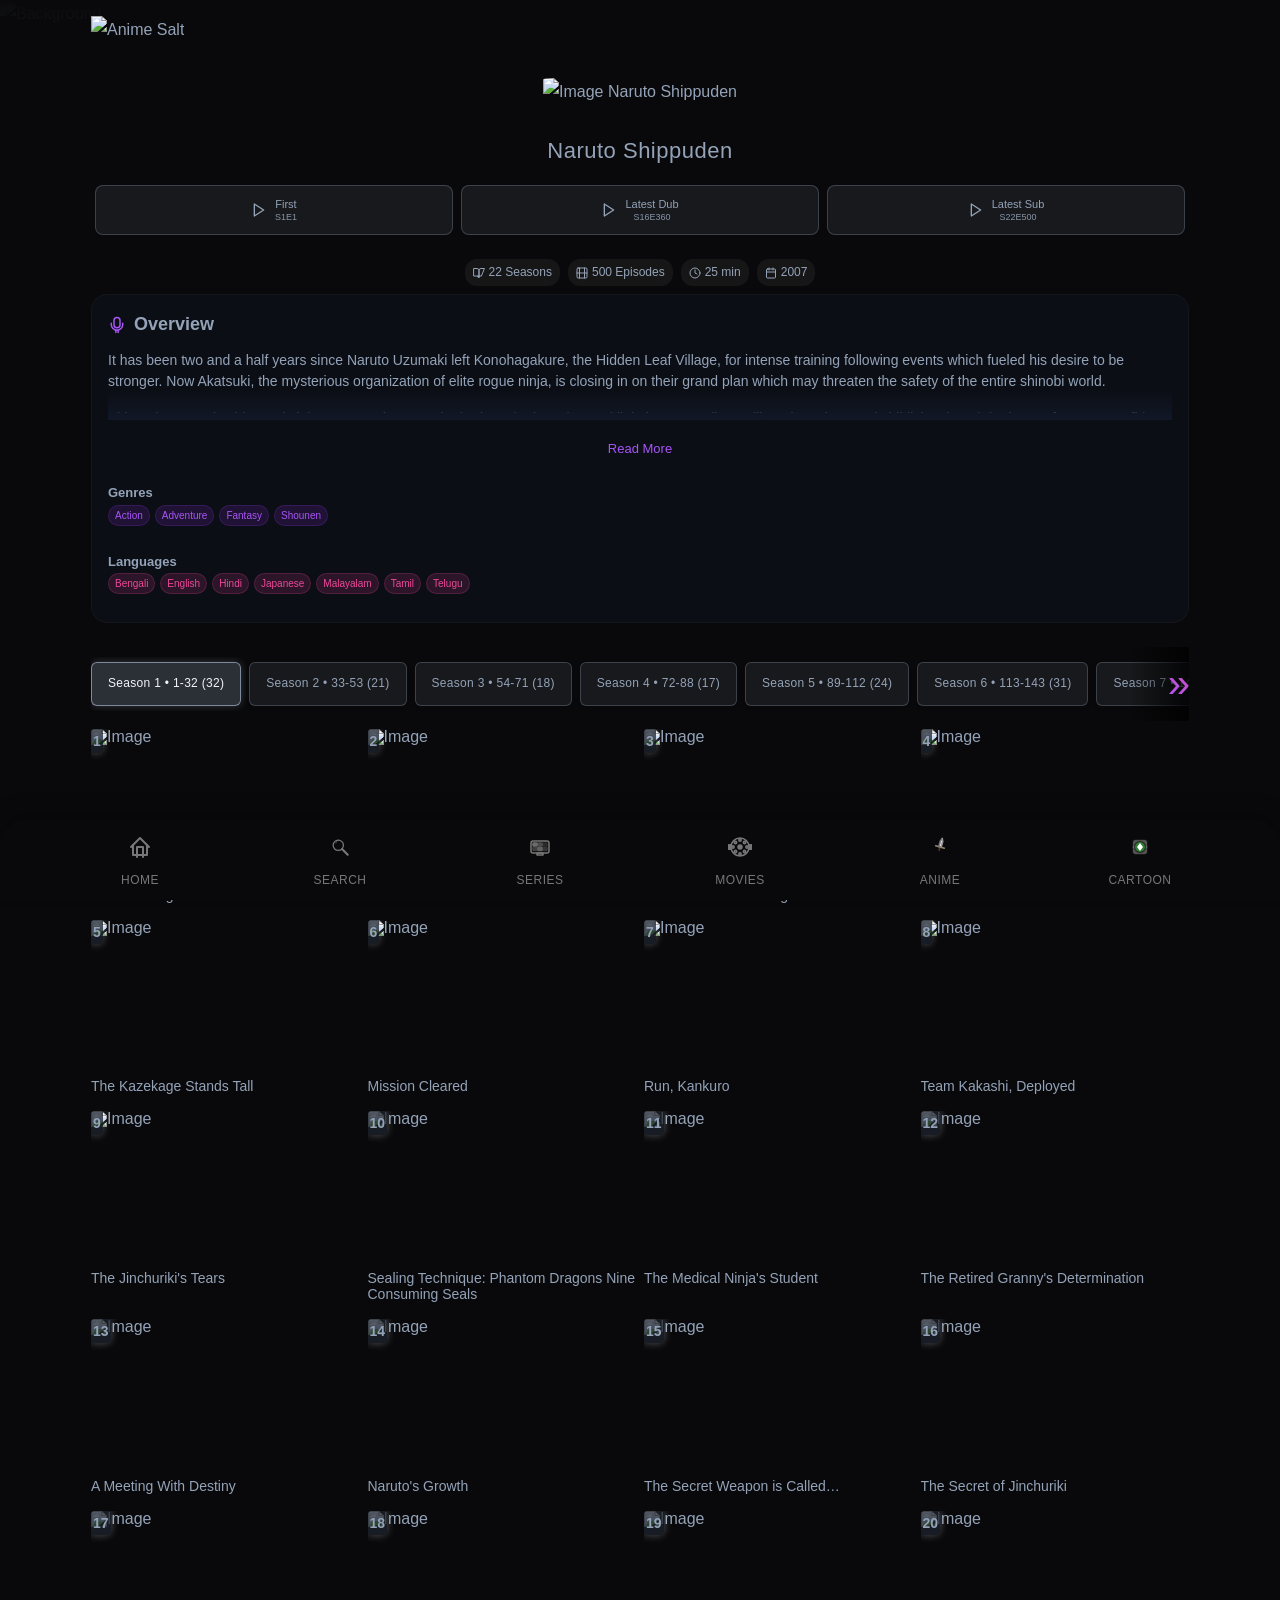
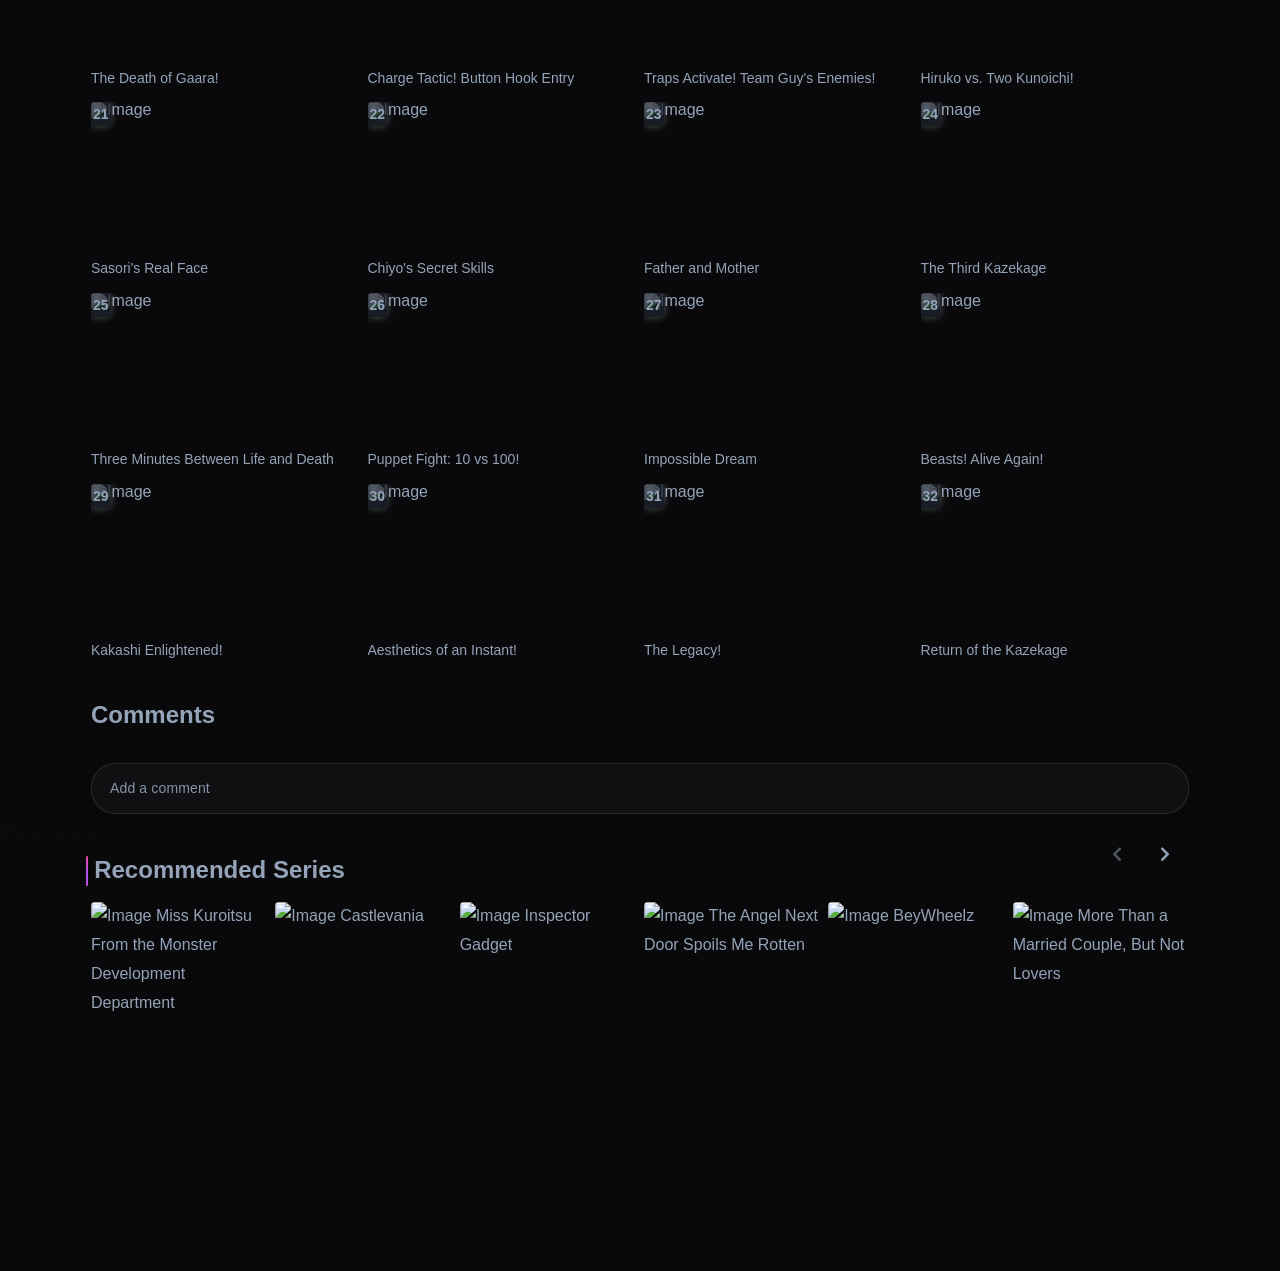
==== commit b5e35c40: "Virus Removed: Ad-scripts deleted by Kaito 🔥" ====
--- a/details.html
+++ b/details.html
@@ -779,26 +779,6 @@
  :root {
 --primary-light: #a855f7;
 }		</style>
-		-        <style id="tp_style_css" type="text/css">-            -            :root {-              --body:#09090b;-              --text:#94a3b8;-              --link:#94a3b8;-              --link-hover:#28c2bd;-              --primary:#9333ea;-              --secondary:#ec4899;-              --tertiary:#666;-              --dark:#181832;-              --light:#94a3b8;-              --gray:#181832;-              --gray-light:#181832;-              --gray-dark:#eee;-            }-        -        </style>-        	    <script data-cfasync="false" async type="text/javascript" src="https://ol.unfrizzpacinko.com/rRIV28Owz1Q025k/134105"></script>
     <!--<script data-cfasync="false" async type="text/javascript" src="//kq.modalclonism.com/seblhdolQ7RGqo/126698"></script>-->
 <style id='global-styles-inline-css' type='text/css'>
 :root{--wp--preset--aspect-ratio--square: 1;--wp--preset--aspect-ratio--4-3: 4/3;--wp--preset--aspect-ratio--3-4: 3/4;--wp--preset--aspect-ratio--3-2: 3/2;--wp--preset--aspect-ratio--2-3: 2/3;--wp--preset--aspect-ratio--16-9: 16/9;--wp--preset--aspect-ratio--9-16: 9/16;--wp--preset--color--black: #000000;--wp--preset--color--cyan-bluish-gray: #abb8c3;--wp--preset--color--white: #ffffff;--wp--preset--color--pale-pink: #f78da7;--wp--preset--color--vivid-red: #cf2e2e;--wp--preset--color--luminous-vivid-orange: #ff6900;--wp--preset--color--luminous-vivid-amber: #fcb900;--wp--preset--color--light-green-cyan: #7bdcb5;--wp--preset--color--vivid-green-cyan: #00d084;--wp--preset--color--pale-cyan-blue: #8ed1fc;--wp--preset--color--vivid-cyan-blue: #0693e3;--wp--preset--color--vivid-purple: #9b51e0;--wp--preset--gradient--vivid-cyan-blue-to-vivid-purple: linear-gradient(135deg,rgb(6,147,227) 0%,rgb(155,81,224) 100%);--wp--preset--gradient--light-green-cyan-to-vivid-green-cyan: linear-gradient(135deg,rgb(122,220,180) 0%,rgb(0,208,130) 100%);--wp--preset--gradient--luminous-vivid-amber-to-luminous-vivid-orange: linear-gradient(135deg,rgb(252,185,0) 0%,rgb(255,105,0) 100%);--wp--preset--gradient--luminous-vivid-orange-to-vivid-red: linear-gradient(135deg,rgb(255,105,0) 0%,rgb(207,46,46) 100%);--wp--preset--gradient--very-light-gray-to-cyan-bluish-gray: linear-gradient(135deg,rgb(238,238,238) 0%,rgb(169,184,195) 100%);--wp--preset--gradient--cool-to-warm-spectrum: linear-gradient(135deg,rgb(74,234,220) 0%,rgb(151,120,209) 20%,rgb(207,42,186) 40%,rgb(238,44,130) 60%,rgb(251,105,98) 80%,rgb(254,248,76) 100%);--wp--preset--gradient--blush-light-purple: linear-gradient(135deg,rgb(255,206,236) 0%,rgb(152,150,240) 100%);--wp--preset--gradient--blush-bordeaux: linear-gradient(135deg,rgb(254,205,165) 0%,rgb(254,45,45) 50%,rgb(107,0,62) 100%);--wp--preset--gradient--luminous-dusk: linear-gradient(135deg,rgb(255,203,112) 0%,rgb(199,81,192) 50%,rgb(65,88,208) 100%);--wp--preset--gradient--pale-ocean: linear-gradient(135deg,rgb(255,245,203) 0%,rgb(182,227,212) 50%,rgb(51,167,181) 100%);--wp--preset--gradient--electric-grass: linear-gradient(135deg,rgb(202,248,128) 0%,rgb(113,206,126) 100%);--wp--preset--gradient--midnight: linear-gradient(135deg,rgb(2,3,129) 0%,rgb(40,116,252) 100%);--wp--preset--font-size--small: 13px;--wp--preset--font-size--medium: 20px;--wp--preset--font-size--large: 36px;--wp--preset--font-size--x-large: 42px;--wp--preset--spacing--20: 0.44rem;--wp--preset--spacing--30: 0.67rem;--wp--preset--spacing--40: 1rem;--wp--preset--spacing--50: 1.5rem;--wp--preset--spacing--60: 2.25rem;--wp--preset--spacing--70: 3.38rem;--wp--preset--spacing--80: 5.06rem;--wp--preset--shadow--natural: 6px 6px 9px rgba(0, 0, 0, 0.2);--wp--preset--shadow--deep: 12px 12px 50px rgba(0, 0, 0, 0.4);--wp--preset--shadow--sharp: 6px 6px 0px rgba(0, 0, 0, 0.2);--wp--preset--shadow--outlined: 6px 6px 0px -3px rgb(255, 255, 255), 6px 6px rgb(0, 0, 0);--wp--preset--shadow--crisp: 6px 6px 0px rgb(0, 0, 0);}:where(.is-layout-flex){gap: 0.5em;}:where(.is-layout-grid){gap: 0.5em;}body .is-layout-flex{display: flex;}.is-layout-flex{flex-wrap: wrap;align-items: center;}.is-layout-flex > :is(*, div){margin: 0;}body .is-layout-grid{display: grid;}.is-layout-grid > :is(*, div){margin: 0;}:where(.wp-block-columns.is-layout-flex){gap: 2em;}:where(.wp-block-columns.is-layout-grid){gap: 2em;}:where(.wp-block-post-template.is-layout-flex){gap: 1.25em;}:where(.wp-block-post-template.is-layout-grid){gap: 1.25em;}.has-black-color{color: var(--wp--preset--color--black) !important;}.has-cyan-bluish-gray-color{color: var(--wp--preset--color--cyan-bluish-gray) !important;}.has-white-color{color: var(--wp--preset--color--white) !important;}.has-pale-pink-color{color: var(--wp--preset--color--pale-pink) !important;}.has-vivid-red-color{color: var(--wp--preset--color--vivid-red) !important;}.has-luminous-vivid-orange-color{color: var(--wp--preset--color--luminous-vivid-orange) !important;}.has-luminous-vivid-amber-color{color: var(--wp--preset--color--luminous-vivid-amber) !important;}.has-light-green-cyan-color{color: var(--wp--preset--color--light-green-cyan) !important;}.has-vivid-green-cyan-color{color: var(--wp--preset--color--vivid-green-cyan) !important;}.has-pale-cyan-blue-color{color: var(--wp--preset--color--pale-cyan-blue) !important;}.has-vivid-cyan-blue-color{color: var(--wp--preset--color--vivid-cyan-blue) !important;}.has-vivid-purple-color{color: var(--wp--preset--color--vivid-purple) !important;}.has-black-background-color{background-color: var(--wp--preset--color--black) !important;}.has-cyan-bluish-gray-background-color{background-color: var(--wp--preset--color--cyan-bluish-gray) !important;}.has-white-background-color{background-color: var(--wp--preset--color--white) !important;}.has-pale-pink-background-color{background-color: var(--wp--preset--color--pale-pink) !important;}.has-vivid-red-background-color{background-color: var(--wp--preset--color--vivid-red) !important;}.has-luminous-vivid-orange-background-color{background-color: var(--wp--preset--color--luminous-vivid-orange) !important;}.has-luminous-vivid-amber-background-color{background-color: var(--wp--preset--color--luminous-vivid-amber) !important;}.has-light-green-cyan-background-color{background-color: var(--wp--preset--color--light-green-cyan) !important;}.has-vivid-green-cyan-background-color{background-color: var(--wp--preset--color--vivid-green-cyan) !important;}.has-pale-cyan-blue-background-color{background-color: var(--wp--preset--color--pale-cyan-blue) !important;}.has-vivid-cyan-blue-background-color{background-color: var(--wp--preset--color--vivid-cyan-blue) !important;}.has-vivid-purple-background-color{background-color: var(--wp--preset--color--vivid-purple) !important;}.has-black-border-color{border-color: var(--wp--preset--color--black) !important;}.has-cyan-bluish-gray-border-color{border-color: var(--wp--preset--color--cyan-bluish-gray) !important;}.has-white-border-color{border-color: var(--wp--preset--color--white) !important;}.has-pale-pink-border-color{border-color: var(--wp--preset--color--pale-pink) !important;}.has-vivid-red-border-color{border-color: var(--wp--preset--color--vivid-red) !important;}.has-luminous-vivid-orange-border-color{border-color: var(--wp--preset--color--luminous-vivid-orange) !important;}.has-luminous-vivid-amber-border-color{border-color: var(--wp--preset--color--luminous-vivid-amber) !important;}.has-light-green-cyan-border-color{border-color: var(--wp--preset--color--light-green-cyan) !important;}.has-vivid-green-cyan-border-color{border-color: var(--wp--preset--color--vivid-green-cyan) !important;}.has-pale-cyan-blue-border-color{border-color: var(--wp--preset--color--pale-cyan-blue) !important;}.has-vivid-cyan-blue-border-color{border-color: var(--wp--preset--color--vivid-cyan-blue) !important;}.has-vivid-purple-border-color{border-color: var(--wp--preset--color--vivid-purple) !important;}.has-vivid-cyan-blue-to-vivid-purple-gradient-background{background: var(--wp--preset--gradient--vivid-cyan-blue-to-vivid-purple) !important;}.has-light-green-cyan-to-vivid-green-cyan-gradient-background{background: var(--wp--preset--gradient--light-green-cyan-to-vivid-green-cyan) !important;}.has-luminous-vivid-amber-to-luminous-vivid-orange-gradient-background{background: var(--wp--preset--gradient--luminous-vivid-amber-to-luminous-vivid-orange) !important;}.has-luminous-vivid-orange-to-vivid-red-gradient-background{background: var(--wp--preset--gradient--luminous-vivid-orange-to-vivid-red) !important;}.has-very-light-gray-to-cyan-bluish-gray-gradient-background{background: var(--wp--preset--gradient--very-light-gray-to-cyan-bluish-gray) !important;}.has-cool-to-warm-spectrum-gradient-background{background: var(--wp--preset--gradient--cool-to-warm-spectrum) !important;}.has-blush-light-purple-gradient-background{background: var(--wp--preset--gradient--blush-light-purple) !important;}.has-blush-bordeaux-gradient-background{background: var(--wp--preset--gradient--blush-bordeaux) !important;}.has-luminous-dusk-gradient-background{background: var(--wp--preset--gradient--luminous-dusk) !important;}.has-pale-ocean-gradient-background{background: var(--wp--preset--gradient--pale-ocean) !important;}.has-electric-grass-gradient-background{background: var(--wp--preset--gradient--electric-grass) !important;}.has-midnight-gradient-background{background: var(--wp--preset--gradient--midnight) !important;}.has-small-font-size{font-size: var(--wp--preset--font-size--small) !important;}.has-medium-font-size{font-size: var(--wp--preset--font-size--medium) !important;}.has-large-font-size{font-size: var(--wp--preset--font-size--large) !important;}.has-x-large-font-size{font-size: var(--wp--preset--font-size--x-large) !important;}
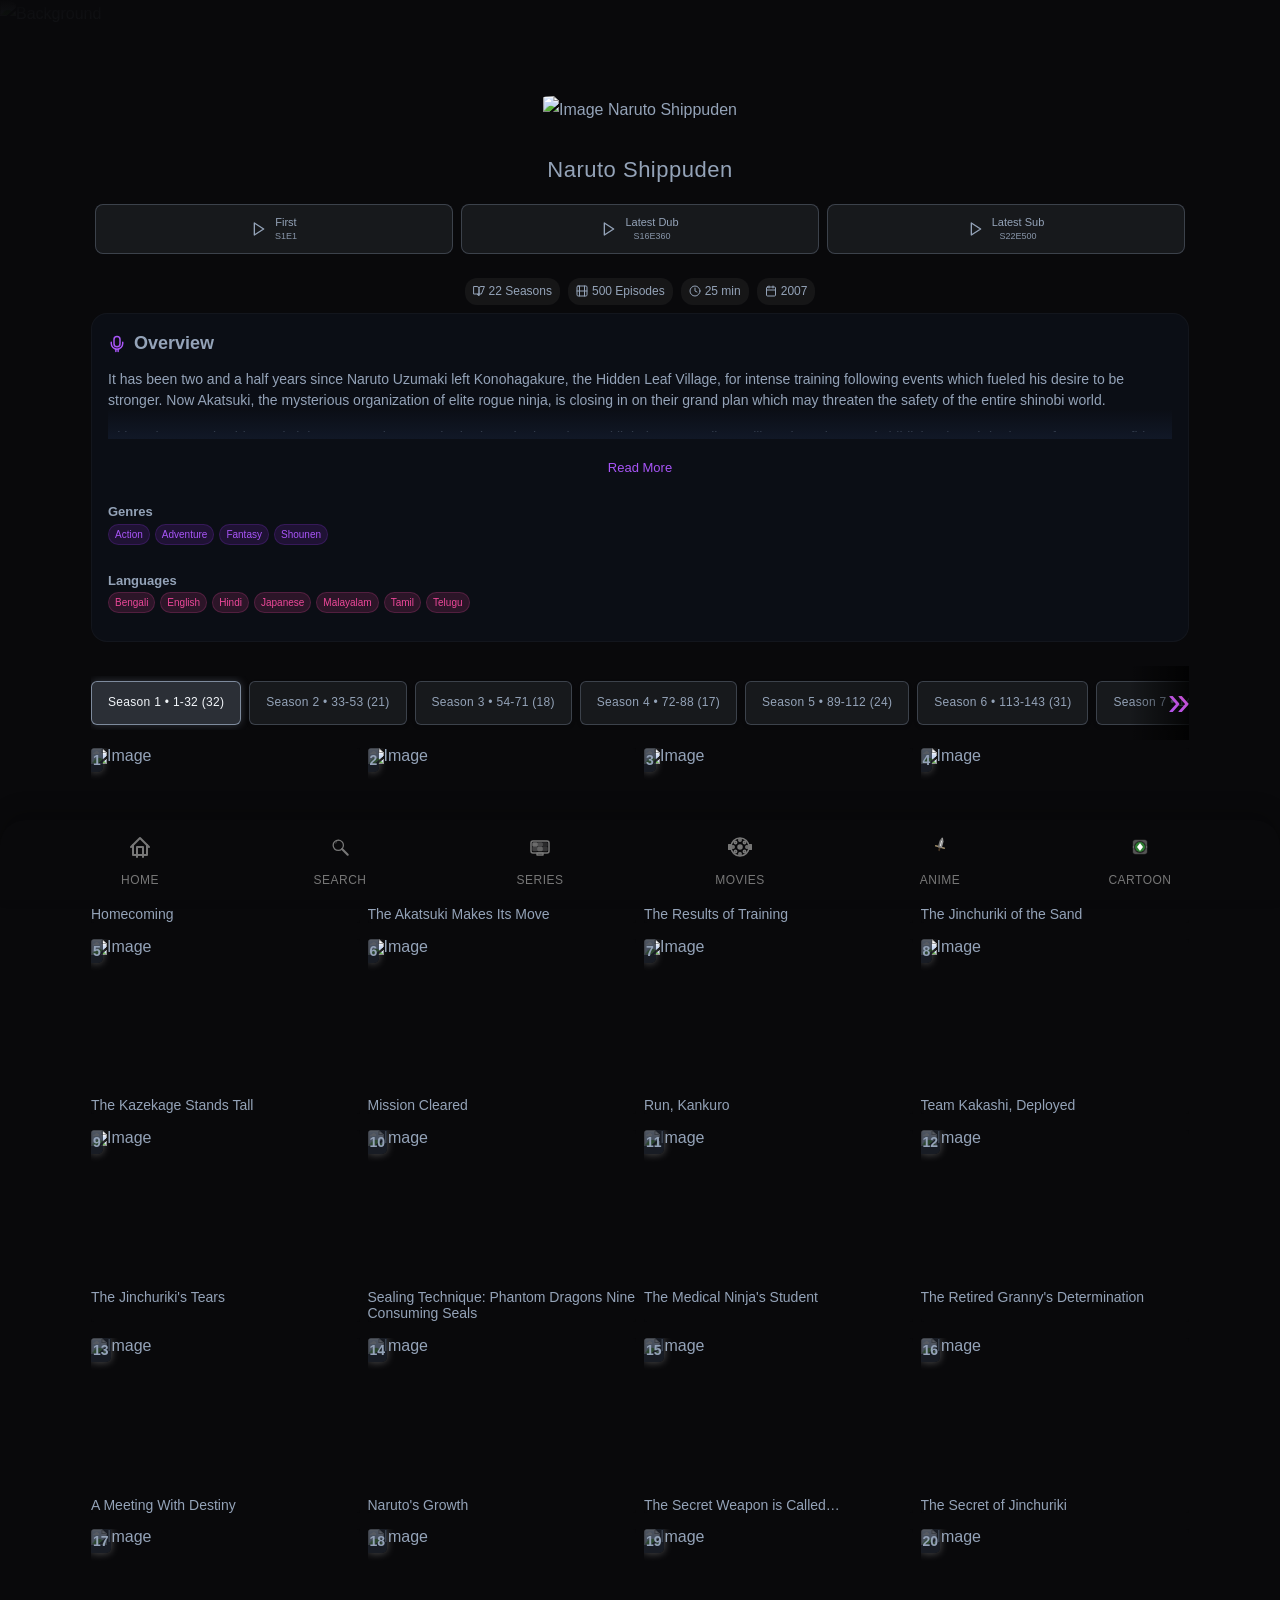
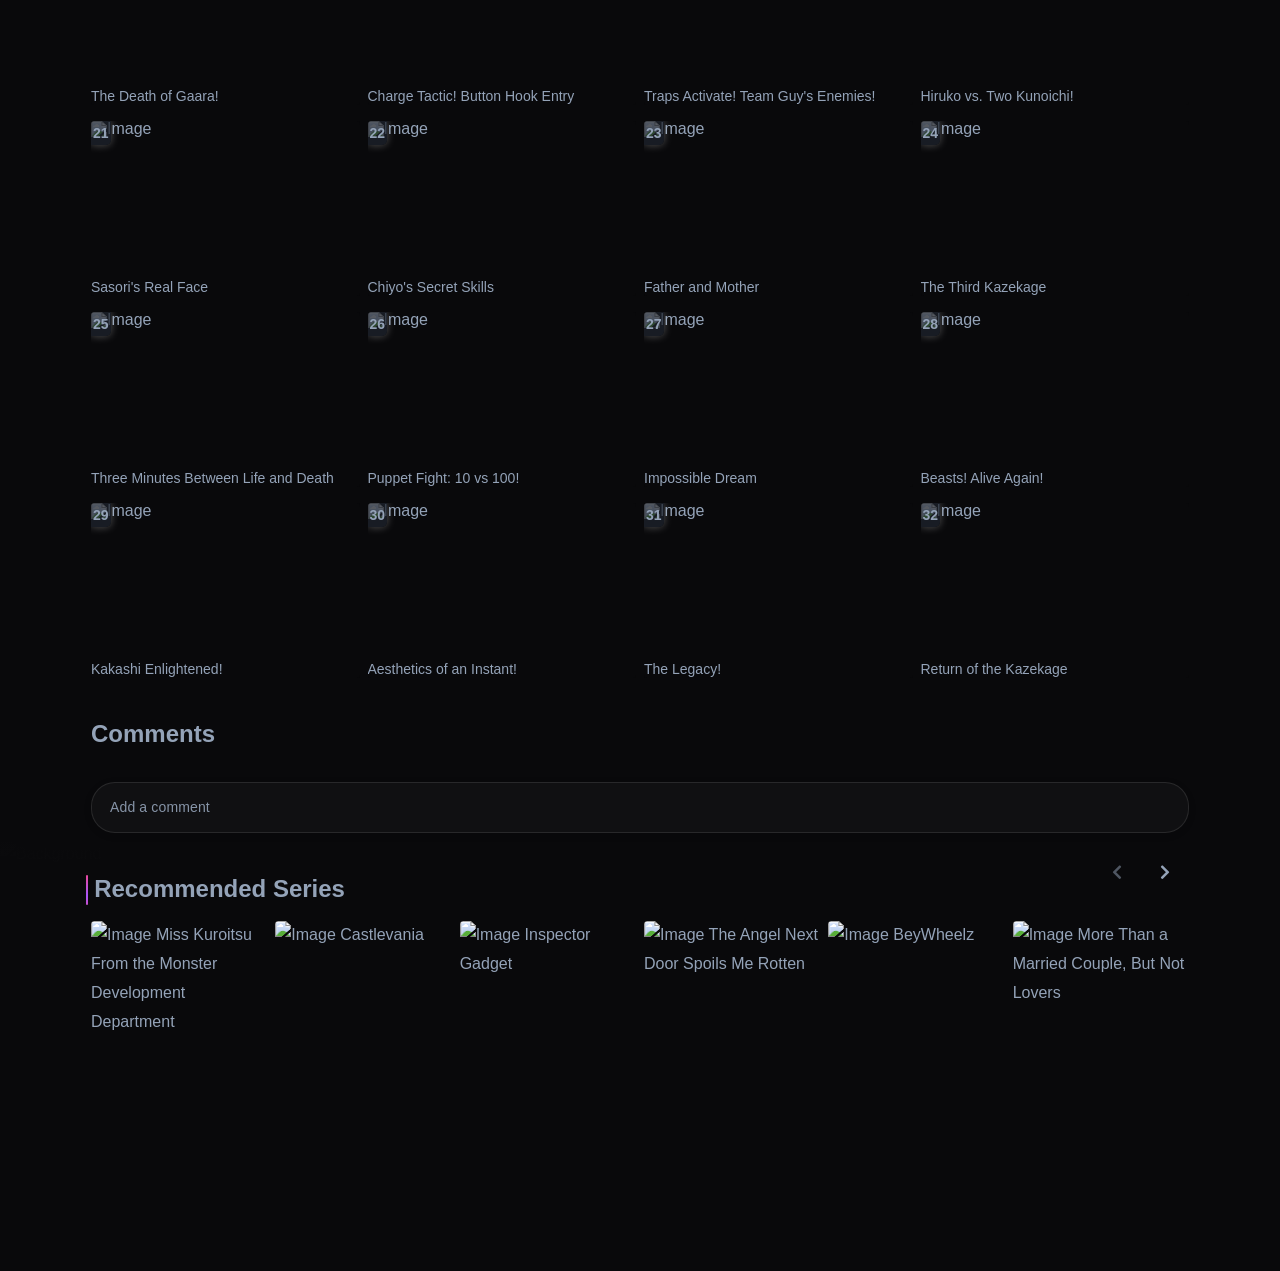
==== commit eedea6e5: "Player template added - 404 fixed! 🚀" ====
--- a/details.html
+++ b/details.html
@@ -27,7 +27,7 @@
 <meta property="og:type" content="article" />
 <meta property="og:title" content="Naruto Shippuden - Watch Now in Hindi, Tamil, Malayalam, English &amp; Japanese" />
 <meta property="og:description" content="Naruto Shippuden in Hindi, Naruto Shippuden Hindi Dubbed, Naruto Shippuden Episodes in Hindi, Tamil, Malayalam, English &amp; Japanese Naruto Shippuden Download/Watch Online 480p, 720p, 1080p" />
-<meta property="og:url" content="https://animesalt.ac/series/naruto-shippuden/" />
+<meta property="og:url" content="/series/naruto-shippuden/" />
 <meta property="og:site_name" content="Anime Salt" />
 <meta property="article:section" content="Action" />
 <meta property="og:updated_time" content="2025-12-20T22:29:14+05:30" />
@@ -36,7 +36,7 @@
 <meta name="twitter:card" content="summary_large_image" />
 <meta name="twitter:title" content="Naruto Shippuden - Watch Now in Hindi, Tamil, Malayalam, English &amp; Japanese" />
 <meta name="twitter:description" content="Naruto Shippuden in Hindi, Naruto Shippuden Hindi Dubbed, Naruto Shippuden Episodes in Hindi, Tamil, Malayalam, English &amp; Japanese Naruto Shippuden Download/Watch Online 480p, 720p, 1080p" />
-<script type="application/ld+json" class="rank-math-schema">{"@context":"https://schema.org","@graph":[{"@type":["Person","Organization"],"@id":"https://animesalt.ac/#person","name":"Anime Salt","logo":{"@type":"ImageObject","@id":"https://animesalt.ac/#logo","url":"http://animesalt.ac/wp-content/uploads/AnimeSaltLong.png","contentUrl":"http://animesalt.ac/wp-content/uploads/AnimeSaltLong.png","caption":"Anime Salt","inLanguage":"en-US","width":"460","height":"115"},"image":{"@type":"ImageObject","@id":"https://animesalt.ac/#logo","url":"http://animesalt.ac/wp-content/uploads/AnimeSaltLong.png","contentUrl":"http://animesalt.ac/wp-content/uploads/AnimeSaltLong.png","caption":"Anime Salt","inLanguage":"en-US","width":"460","height":"115"}},{"@type":"WebSite","@id":"https://animesalt.ac/#website","url":"https://animesalt.ac","name":"Anime Salt","alternateName":"Anime Salt","publisher":{"@id":"https://animesalt.ac/#person"},"inLanguage":"en-US"},{"@type":"WebPage","@id":"https://animesalt.ac/series/naruto-shippuden/#webpage","url":"https://animesalt.ac/series/naruto-shippuden/","name":"Naruto Shippuden - Watch Now in Hindi, Tamil, Malayalam, English &amp; Japanese","datePublished":"2025-08-15T22:00:59+05:30","dateModified":"2025-12-20T22:29:14+05:30","isPartOf":{"@id":"https://animesalt.ac/#website"},"inLanguage":"en-US"},{"@type":"Person","@id":"https://animesalt.ac/author/admin/","name":"Admin","url":"https://animesalt.ac/author/admin/","image":{"@type":"ImageObject","@id":"https://secure.gravatar.com/avatar/af3da57c1371d5c4e8cee4bfff812650df1fa0d852754c2bf3a5895d6536fb55?s=96&amp;d=mm&amp;r=g","url":"https://secure.gravatar.com/avatar/af3da57c1371d5c4e8cee4bfff812650df1fa0d852754c2bf3a5895d6536fb55?s=96&amp;d=mm&amp;r=g","caption":"Admin","inLanguage":"en-US"},"sameAs":["http://animesalt.ac"]},{"@type":"Article","headline":"Naruto Shippuden - Watch Now in Hindi, Tamil, Malayalam, English &amp; Japanese","keywords":"Naruto Shippuden,Naruto Shippuden in Hindi,Naruto Shippuden Hindi Dubbed,Naruto Shippuden Episodes in Hindi","datePublished":"2025-08-15T22:00:59+05:30","dateModified":"2025-12-20T22:29:14+05:30","author":{"@id":"https://animesalt.ac/author/admin/","name":"Admin"},"publisher":{"@id":"https://animesalt.ac/#person"},"description":"Naruto Shippuden in Hindi, Naruto Shippuden Hindi Dubbed, Naruto Shippuden Episodes in Hindi, Tamil, Malayalam, English &amp; Japanese Naruto Shippuden Download/Watch Online 480p, 720p, 1080p","name":"Naruto Shippuden - Watch Now in Hindi, Tamil, Malayalam, English &amp; Japanese","@id":"https://animesalt.ac/series/naruto-shippuden/#richSnippet","isPartOf":{"@id":"https://animesalt.ac/series/naruto-shippuden/#webpage"},"inLanguage":"en-US","mainEntityOfPage":{"@id":"https://animesalt.ac/series/naruto-shippuden/#webpage"}}]}</script>
+<script type="application/ld+json" class="rank-math-schema">{"@context":"https://schema.org","@graph":[{"@type":["Person","Organization"],"@id":"/#person","name":"Anime Salt","logo":{"@type":"ImageObject","@id":"/#logo","url":"http://animesalt.ac/wp-content/uploads/AnimeSaltLong.png","contentUrl":"http://animesalt.ac/wp-content/uploads/AnimeSaltLong.png","caption":"Anime Salt","inLanguage":"en-US","width":"460","height":"115"},"image":{"@type":"ImageObject","@id":"/#logo","url":"http://animesalt.ac/wp-content/uploads/AnimeSaltLong.png","contentUrl":"http://animesalt.ac/wp-content/uploads/AnimeSaltLong.png","caption":"Anime Salt","inLanguage":"en-US","width":"460","height":"115"}},{"@type":"WebSite","@id":"/#website","url":"","name":"Anime Salt","alternateName":"Anime Salt","publisher":{"@id":"/#person"},"inLanguage":"en-US"},{"@type":"WebPage","@id":"/series/naruto-shippuden/#webpage","url":"/series/naruto-shippuden/","name":"Naruto Shippuden - Watch Now in Hindi, Tamil, Malayalam, English &amp; Japanese","datePublished":"2025-08-15T22:00:59+05:30","dateModified":"2025-12-20T22:29:14+05:30","isPartOf":{"@id":"/#website"},"inLanguage":"en-US"},{"@type":"Person","@id":"/author/admin/","name":"Admin","url":"/author/admin/","image":{"@type":"ImageObject","@id":"https://secure.gravatar.com/avatar/af3da57c1371d5c4e8cee4bfff812650df1fa0d852754c2bf3a5895d6536fb55?s=96&amp;d=mm&amp;r=g","url":"https://secure.gravatar.com/avatar/af3da57c1371d5c4e8cee4bfff812650df1fa0d852754c2bf3a5895d6536fb55?s=96&amp;d=mm&amp;r=g","caption":"Admin","inLanguage":"en-US"},"sameAs":["http://animesalt.ac"]},{"@type":"Article","headline":"Naruto Shippuden - Watch Now in Hindi, Tamil, Malayalam, English &amp; Japanese","keywords":"Naruto Shippuden,Naruto Shippuden in Hindi,Naruto Shippuden Hindi Dubbed,Naruto Shippuden Episodes in Hindi","datePublished":"2025-08-15T22:00:59+05:30","dateModified":"2025-12-20T22:29:14+05:30","author":{"@id":"/author/admin/","name":"Admin"},"publisher":{"@id":"/#person"},"description":"Naruto Shippuden in Hindi, Naruto Shippuden Hindi Dubbed, Naruto Shippuden Episodes in Hindi, Tamil, Malayalam, English &amp; Japanese Naruto Shippuden Download/Watch Online 480p, 720p, 1080p","name":"Naruto Shippuden - Watch Now in Hindi, Tamil, Malayalam, English &amp; Japanese","@id":"/series/naruto-shippuden/#richSnippet","isPartOf":{"@id":"/series/naruto-shippuden/#webpage"},"inLanguage":"en-US","mainEntityOfPage":{"@id":"/series/naruto-shippuden/#webpage"}}]}</script>
 <!-- /Rank Math WordPress SEO plugin -->
 
 		<style>
@@ -103,8 +103,8 @@
 					</style>
 		<link rel="icon" href="../../wp-content/uploads/cropped-AnimeSalticon-32x32.png" sizes="32x32" />
 <link rel="icon" href="../../wp-content/uploads/cropped-AnimeSalticon-192x192.png" sizes="192x192" />
-<link rel="apple-touch-icon" href="https://animesalt.ac/wp-content/uploads/cropped-AnimeSalticon-180x180.png" />
-<meta name="msapplication-TileImage" content="https://animesalt.ac/wp-content/uploads/cropped-AnimeSalticon-270x270.png" />
+<link rel="apple-touch-icon" href="/wp-content/uploads/cropped-AnimeSalticon-180x180.png" />
+<meta name="msapplication-TileImage" content="/wp-content/uploads/cropped-AnimeSalticon-270x270.png" />
 		<style type="text/css" id="wp-custom-css">
 			/* Main menu container */
 #mainMenu {
@@ -430,7 +430,7 @@
 <meta property="og:type" content="article" />
 <meta property="og:title" content="Naruto Shippuden - Watch Now in Hindi, Tamil, Malayalam, English &amp; Japanese" />
 <meta property="og:description" content="Naruto Shippuden in Hindi, Naruto Shippuden Hindi Dubbed, Naruto Shippuden Episodes in Hindi, Tamil, Malayalam, English &amp; Japanese Naruto Shippuden Download/Watch Online 480p, 720p, 1080p" />
-<meta property="og:url" content="https://animesalt.ac/series/naruto-shippuden/" />
+<meta property="og:url" content="/series/naruto-shippuden/" />
 <meta property="og:site_name" content="Anime Salt" />
 <meta property="article:section" content="Action" />
 <meta property="og:updated_time" content="2025-12-20T22:29:14+05:30" />
@@ -439,7 +439,7 @@
 <meta name="twitter:card" content="summary_large_image" />
 <meta name="twitter:title" content="Naruto Shippuden - Watch Now in Hindi, Tamil, Malayalam, English &amp; Japanese" />
 <meta name="twitter:description" content="Naruto Shippuden in Hindi, Naruto Shippuden Hindi Dubbed, Naruto Shippuden Episodes in Hindi, Tamil, Malayalam, English &amp; Japanese Naruto Shippuden Download/Watch Online 480p, 720p, 1080p" />
-<script type="application/ld+json" class="rank-math-schema">{"@context":"https://schema.org","@graph":[{"@type":["Person","Organization"],"@id":"https://animesalt.ac/#person","name":"Anime Salt","logo":{"@type":"ImageObject","@id":"https://animesalt.ac/#logo","url":"http://animesalt.ac/wp-content/uploads/AnimeSaltLong.png","contentUrl":"http://animesalt.ac/wp-content/uploads/AnimeSaltLong.png","caption":"Anime Salt","inLanguage":"en-US","width":"460","height":"115"},"image":{"@type":"ImageObject","@id":"https://animesalt.ac/#logo","url":"http://animesalt.ac/wp-content/uploads/AnimeSaltLong.png","contentUrl":"http://animesalt.ac/wp-content/uploads/AnimeSaltLong.png","caption":"Anime Salt","inLanguage":"en-US","width":"460","height":"115"}},{"@type":"WebSite","@id":"https://animesalt.ac/#website","url":"https://animesalt.ac","name":"Anime Salt","alternateName":"Anime Salt","publisher":{"@id":"https://animesalt.ac/#person"},"inLanguage":"en-US"},{"@type":"WebPage","@id":"https://animesalt.ac/series/naruto-shippuden/#webpage","url":"https://animesalt.ac/series/naruto-shippuden/","name":"Naruto Shippuden - Watch Now in Hindi, Tamil, Malayalam, English &amp; Japanese","datePublished":"2025-08-15T22:00:59+05:30","dateModified":"2025-12-20T22:29:14+05:30","isPartOf":{"@id":"https://animesalt.ac/#website"},"inLanguage":"en-US"},{"@type":"Person","@id":"https://animesalt.ac/author/admin/","name":"Admin","url":"https://animesalt.ac/author/admin/","image":{"@type":"ImageObject","@id":"https://secure.gravatar.com/avatar/af3da57c1371d5c4e8cee4bfff812650df1fa0d852754c2bf3a5895d6536fb55?s=96&amp;d=mm&amp;r=g","url":"https://secure.gravatar.com/avatar/af3da57c1371d5c4e8cee4bfff812650df1fa0d852754c2bf3a5895d6536fb55?s=96&amp;d=mm&amp;r=g","caption":"Admin","inLanguage":"en-US"},"sameAs":["http://animesalt.ac"]},{"@type":"Article","headline":"Naruto Shippuden - Watch Now in Hindi, Tamil, Malayalam, English &amp; Japanese","keywords":"Naruto Shippuden,Naruto Shippuden in Hindi,Naruto Shippuden Hindi Dubbed,Naruto Shippuden Episodes in Hindi","datePublished":"2025-08-15T22:00:59+05:30","dateModified":"2025-12-20T22:29:14+05:30","author":{"@id":"https://animesalt.ac/author/admin/","name":"Admin"},"publisher":{"@id":"https://animesalt.ac/#person"},"description":"Naruto Shippuden in Hindi, Naruto Shippuden Hindi Dubbed, Naruto Shippuden Episodes in Hindi, Tamil, Malayalam, English &amp; Japanese Naruto Shippuden Download/Watch Online 480p, 720p, 1080p","name":"Naruto Shippuden - Watch Now in Hindi, Tamil, Malayalam, English &amp; Japanese","@id":"https://animesalt.ac/series/naruto-shippuden/#richSnippet","isPartOf":{"@id":"https://animesalt.ac/series/naruto-shippuden/#webpage"},"inLanguage":"en-US","mainEntityOfPage":{"@id":"https://animesalt.ac/series/naruto-shippuden/#webpage"}}]}</script>
+<script type="application/ld+json" class="rank-math-schema">{"@context":"https://schema.org","@graph":[{"@type":["Person","Organization"],"@id":"/#person","name":"Anime Salt","logo":{"@type":"ImageObject","@id":"/#logo","url":"http://animesalt.ac/wp-content/uploads/AnimeSaltLong.png","contentUrl":"http://animesalt.ac/wp-content/uploads/AnimeSaltLong.png","caption":"Anime Salt","inLanguage":"en-US","width":"460","height":"115"},"image":{"@type":"ImageObject","@id":"/#logo","url":"http://animesalt.ac/wp-content/uploads/AnimeSaltLong.png","contentUrl":"http://animesalt.ac/wp-content/uploads/AnimeSaltLong.png","caption":"Anime Salt","inLanguage":"en-US","width":"460","height":"115"}},{"@type":"WebSite","@id":"/#website","url":"","name":"Anime Salt","alternateName":"Anime Salt","publisher":{"@id":"/#person"},"inLanguage":"en-US"},{"@type":"WebPage","@id":"/series/naruto-shippuden/#webpage","url":"/series/naruto-shippuden/","name":"Naruto Shippuden - Watch Now in Hindi, Tamil, Malayalam, English &amp; Japanese","datePublished":"2025-08-15T22:00:59+05:30","dateModified":"2025-12-20T22:29:14+05:30","isPartOf":{"@id":"/#website"},"inLanguage":"en-US"},{"@type":"Person","@id":"/author/admin/","name":"Admin","url":"/author/admin/","image":{"@type":"ImageObject","@id":"https://secure.gravatar.com/avatar/af3da57c1371d5c4e8cee4bfff812650df1fa0d852754c2bf3a5895d6536fb55?s=96&amp;d=mm&amp;r=g","url":"https://secure.gravatar.com/avatar/af3da57c1371d5c4e8cee4bfff812650df1fa0d852754c2bf3a5895d6536fb55?s=96&amp;d=mm&amp;r=g","caption":"Admin","inLanguage":"en-US"},"sameAs":["http://animesalt.ac"]},{"@type":"Article","headline":"Naruto Shippuden - Watch Now in Hindi, Tamil, Malayalam, English &amp; Japanese","keywords":"Naruto Shippuden,Naruto Shippuden in Hindi,Naruto Shippuden Hindi Dubbed,Naruto Shippuden Episodes in Hindi","datePublished":"2025-08-15T22:00:59+05:30","dateModified":"2025-12-20T22:29:14+05:30","author":{"@id":"/author/admin/","name":"Admin"},"publisher":{"@id":"/#person"},"description":"Naruto Shippuden in Hindi, Naruto Shippuden Hindi Dubbed, Naruto Shippuden Episodes in Hindi, Tamil, Malayalam, English &amp; Japanese Naruto Shippuden Download/Watch Online 480p, 720p, 1080p","name":"Naruto Shippuden - Watch Now in Hindi, Tamil, Malayalam, English &amp; Japanese","@id":"/series/naruto-shippuden/#richSnippet","isPartOf":{"@id":"/series/naruto-shippuden/#webpage"},"inLanguage":"en-US","mainEntityOfPage":{"@id":"/series/naruto-shippuden/#webpage"}}]}</script>
 <!-- /Rank Math WordPress SEO plugin -->
 
 		<style>
@@ -481,8 +481,8 @@
 					</style>
 		<link rel="icon" href="../../wp-content/uploads/cropped-AnimeSalticon-32x32.png" sizes="32x32" />
 <link rel="icon" href="../../wp-content/uploads/cropped-AnimeSalticon-192x192.png" sizes="192x192" />
-<link rel="apple-touch-icon" href="https://animesalt.ac/wp-content/uploads/cropped-AnimeSalticon-180x180.png" />
-<meta name="msapplication-TileImage" content="https://animesalt.ac/wp-content/uploads/cropped-AnimeSalticon-270x270.png" />
+<link rel="apple-touch-icon" href="/wp-content/uploads/cropped-AnimeSalticon-180x180.png" />
+<meta name="msapplication-TileImage" content="/wp-content/uploads/cropped-AnimeSalticon-270x270.png" />
 		<style type="text/css" id="wp-custom-css">
 			/* Main menu container */
 #mainMenu {
@@ -790,7 +790,7 @@
 	<div id="aa-wp" class="cont">
 	    		    <header class="hd dfx alg-cr">
 		    							<figure class="logo fg1 cl0c">
-					<a href="https://animesalt.ac/" class="custom-logo-link" rel="home"><img width="460" height="115" data-src="https://animesalt.ac/wp-content/uploads/AnimeSaltLong.png" class="custom-logo lazyload" alt="Anime Salt" decoding="async" data-srcset="https://animesalt.ac/wp-content/uploads/AnimeSaltLong.png 460w, https://animesalt.ac/wp-content/uploads/AnimeSaltLong-300x75.png 300w, https://animesalt.ac/wp-content/uploads/AnimeSaltLong-193x48.png 193w" data-sizes="(max-width: 460px) 100vw, 460px" src="[data-uri]" style="--smush-placeholder-width: 460px; --smush-placeholder-aspect-ratio: 460/115;" /></a>				</figure>
+					<a href="/" class="custom-logo-link" rel="home"><img width="460" height="115" data-src="/wp-content/uploads/AnimeSaltLong.png" class="custom-logo lazyload" alt="Anime Salt" decoding="async" data-srcset="/wp-content/uploads/AnimeSaltLong.png 460w, /wp-content/uploads/AnimeSaltLong-300x75.png 300w, /wp-content/uploads/AnimeSaltLong-193x48.png 193w" data-sizes="(max-width: 460px) 100vw, 460px" src="[data-uri]" style="--smush-placeholder-width: 460px; --smush-placeholder-aspect-ratio: 460/115;" /></a>				</figure>
 					    </header>
 		    		<!-- Body --> 		<div class="bd">@@ -891,7 +891,7 @@
 		</style>
 		
 		<div class="smart-buttons-container">
-						<a href="https://animesalt.ac/episode/naruto-shippuden-1x1/" class="smart-play-btn btn-first">
+						<a href="/player.html?id=naruto-shippuden-1x1/" class="smart-play-btn btn-first">
 				<svg class="play-icon" xmlns="http://www.w3.org/2000/svg" viewBox="0 0 24 24" fill="none" stroke="currentColor" stroke-width="2" stroke-linecap="round" stroke-linejoin="round">
 					<polygon points="5 3 19 12 5 21 5 3"></polygon>
 				</svg>
@@ -901,7 +901,7 @@
 				</div>
 			</a>
 						
-						<a href="https://animesalt.ac/episode/naruto-shippuden-16x360/" class="smart-play-btn btn-native">
+						<a href="/player.html?id=naruto-shippuden-16x360/" class="smart-play-btn btn-native">
 				<svg class="play-icon" xmlns="http://www.w3.org/2000/svg" viewBox="0 0 24 24" fill="none" stroke="currentColor" stroke-width="2" stroke-linecap="round" stroke-linejoin="round">
 					<polygon points="5 3 19 12 5 21 5 3"></polygon>
 				</svg>
@@ -911,7 +911,7 @@
 				</div>
 			</a>
 						
-						<a href="https://animesalt.ac/episode/naruto-shippuden-22x500/" class="smart-play-btn btn-sub-eng">
+						<a href="/player.html?id=naruto-shippuden-22x500/" class="smart-play-btn btn-sub-eng">
 				<svg class="play-icon" xmlns="http://www.w3.org/2000/svg" viewBox="0 0 24 24" fill="none" stroke="currentColor" stroke-width="2" stroke-linecap="round" stroke-linejoin="round">
 					<polygon points="5 3 19 12 5 21 5 3"></polygon>
 				</svg>
@@ -984,13 +984,13 @@
 								<div style="margin-bottom: 6px;">
 					<h4 style="font-size: 13px; color: #94a3b8; margin-bottom: 4px;">Genres</h4>
 					<div style="display: flex; flex-wrap: wrap; gap: 5px; margin-top: 4px; margin-bottom: 6px;">
-						<a style="display: inline-flex; align-items: center; background: rgba(147, 51, 234, 0.15); color: #a855f7; padding: 2px 6px; border-radius: 12px; font-size: 10px; font-weight: 500; border: 1px solid rgba(147, 51, 234, 0.2); transition: all 0.2s ease; text-decoration: none;" href="https://animesalt.ac/category/genre/action/">Action</a> <a style="display: inline-flex; align-items: center; background: rgba(147, 51, 234, 0.15); color: #a855f7; padding: 2px 6px; border-radius: 12px; font-size: 10px; font-weight: 500; border: 1px solid rgba(147, 51, 234, 0.2); transition: all 0.2s ease; text-decoration: none;" href="https://animesalt.ac/category/genre/adventure/">Adventure</a> <a style="display: inline-flex; align-items: center; background: rgba(147, 51, 234, 0.15); color: #a855f7; padding: 2px 6px; border-radius: 12px; font-size: 10px; font-weight: 500; border: 1px solid rgba(147, 51, 234, 0.2); transition: all 0.2s ease; text-decoration: none;" href="https://animesalt.ac/category/genre/fantasy/">Fantasy</a> <a style="display: inline-flex; align-items: center; background: rgba(147, 51, 234, 0.15); color: #a855f7; padding: 2px 6px; border-radius: 12px; font-size: 10px; font-weight: 500; border: 1px solid rgba(147, 51, 234, 0.2); transition: all 0.2s ease; text-decoration: none;" href="https://animesalt.ac/category/genre/shounen/">Shounen</a>					</div>
+						<a style="display: inline-flex; align-items: center; background: rgba(147, 51, 234, 0.15); color: #a855f7; padding: 2px 6px; border-radius: 12px; font-size: 10px; font-weight: 500; border: 1px solid rgba(147, 51, 234, 0.2); transition: all 0.2s ease; text-decoration: none;" href="/category/genre/action/">Action</a> <a style="display: inline-flex; align-items: center; background: rgba(147, 51, 234, 0.15); color: #a855f7; padding: 2px 6px; border-radius: 12px; font-size: 10px; font-weight: 500; border: 1px solid rgba(147, 51, 234, 0.2); transition: all 0.2s ease; text-decoration: none;" href="/category/genre/adventure/">Adventure</a> <a style="display: inline-flex; align-items: center; background: rgba(147, 51, 234, 0.15); color: #a855f7; padding: 2px 6px; border-radius: 12px; font-size: 10px; font-weight: 500; border: 1px solid rgba(147, 51, 234, 0.2); transition: all 0.2s ease; text-decoration: none;" href="/category/genre/fantasy/">Fantasy</a> <a style="display: inline-flex; align-items: center; background: rgba(147, 51, 234, 0.15); color: #a855f7; padding: 2px 6px; border-radius: 12px; font-size: 10px; font-weight: 500; border: 1px solid rgba(147, 51, 234, 0.2); transition: all 0.2s ease; text-decoration: none;" href="/category/genre/shounen/">Shounen</a>					</div>
 				</div>
 								
 								<div style="margin-bottom: 6px;">
 					<h4 style="font-size: 13px; color: #94a3b8; margin-bottom: 4px;">Languages</h4>
 					<div style="display: flex; flex-wrap: wrap; gap: 5px; margin-top: 4px; margin-bottom: 6px;">
-						<a style="display: inline-flex; align-items: center; background: rgba(236, 72, 153, 0.15); color: #ec4899; padding: 2px 6px; border-radius: 12px; font-size: 10px; font-weight: 500; border: 1px solid rgba(236, 72, 153, 0.2); transition: all 0.2s ease; text-decoration: none;" href="https://animesalt.ac/category/language/bengali/">Bengali</a> <a style="display: inline-flex; align-items: center; background: rgba(236, 72, 153, 0.15); color: #ec4899; padding: 2px 6px; border-radius: 12px; font-size: 10px; font-weight: 500; border: 1px solid rgba(236, 72, 153, 0.2); transition: all 0.2s ease; text-decoration: none;" href="https://animesalt.ac/category/language/english/">English</a> <a style="display: inline-flex; align-items: center; background: rgba(236, 72, 153, 0.15); color: #ec4899; padding: 2px 6px; border-radius: 12px; font-size: 10px; font-weight: 500; border: 1px solid rgba(236, 72, 153, 0.2); transition: all 0.2s ease; text-decoration: none;" href="https://animesalt.ac/category/language/hindi/">Hindi</a> <a style="display: inline-flex; align-items: center; background: rgba(236, 72, 153, 0.15); color: #ec4899; padding: 2px 6px; border-radius: 12px; font-size: 10px; font-weight: 500; border: 1px solid rgba(236, 72, 153, 0.2); transition: all 0.2s ease; text-decoration: none;" href="https://animesalt.ac/category/language/japanese/">Japanese</a> <a style="display: inline-flex; align-items: center; background: rgba(236, 72, 153, 0.15); color: #ec4899; padding: 2px 6px; border-radius: 12px; font-size: 10px; font-weight: 500; border: 1px solid rgba(236, 72, 153, 0.2); transition: all 0.2s ease; text-decoration: none;" href="https://animesalt.ac/category/language/malayalam/">Malayalam</a> <a style="display: inline-flex; align-items: center; background: rgba(236, 72, 153, 0.15); color: #ec4899; padding: 2px 6px; border-radius: 12px; font-size: 10px; font-weight: 500; border: 1px solid rgba(236, 72, 153, 0.2); transition: all 0.2s ease; text-decoration: none;" href="https://animesalt.ac/category/language/tamil/">Tamil</a> <a style="display: inline-flex; align-items: center; background: rgba(236, 72, 153, 0.15); color: #ec4899; padding: 2px 6px; border-radius: 12px; font-size: 10px; font-weight: 500; border: 1px solid rgba(236, 72, 153, 0.2); transition: all 0.2s ease; text-decoration: none;" href="https://animesalt.ac/category/language/telugu/">Telugu</a>					</div>
+						<a style="display: inline-flex; align-items: center; background: rgba(236, 72, 153, 0.15); color: #ec4899; padding: 2px 6px; border-radius: 12px; font-size: 10px; font-weight: 500; border: 1px solid rgba(236, 72, 153, 0.2); transition: all 0.2s ease; text-decoration: none;" href="/category/language/bengali/">Bengali</a> <a style="display: inline-flex; align-items: center; background: rgba(236, 72, 153, 0.15); color: #ec4899; padding: 2px 6px; border-radius: 12px; font-size: 10px; font-weight: 500; border: 1px solid rgba(236, 72, 153, 0.2); transition: all 0.2s ease; text-decoration: none;" href="/category/language/english/">English</a> <a style="display: inline-flex; align-items: center; background: rgba(236, 72, 153, 0.15); color: #ec4899; padding: 2px 6px; border-radius: 12px; font-size: 10px; font-weight: 500; border: 1px solid rgba(236, 72, 153, 0.2); transition: all 0.2s ease; text-decoration: none;" href="/category/language/hindi/">Hindi</a> <a style="display: inline-flex; align-items: center; background: rgba(236, 72, 153, 0.15); color: #ec4899; padding: 2px 6px; border-radius: 12px; font-size: 10px; font-weight: 500; border: 1px solid rgba(236, 72, 153, 0.2); transition: all 0.2s ease; text-decoration: none;" href="/category/language/japanese/">Japanese</a> <a style="display: inline-flex; align-items: center; background: rgba(236, 72, 153, 0.15); color: #ec4899; padding: 2px 6px; border-radius: 12px; font-size: 10px; font-weight: 500; border: 1px solid rgba(236, 72, 153, 0.2); transition: all 0.2s ease; text-decoration: none;" href="/category/language/malayalam/">Malayalam</a> <a style="display: inline-flex; align-items: center; background: rgba(236, 72, 153, 0.15); color: #ec4899; padding: 2px 6px; border-radius: 12px; font-size: 10px; font-weight: 500; border: 1px solid rgba(236, 72, 153, 0.2); transition: all 0.2s ease; text-decoration: none;" href="/category/language/tamil/">Tamil</a> <a style="display: inline-flex; align-items: center; background: rgba(236, 72, 153, 0.15); color: #ec4899; padding: 2px 6px; border-radius: 12px; font-size: 10px; font-weight: 500; border: 1px solid rgba(236, 72, 153, 0.2); transition: all 0.2s ease; text-decoration: none;" href="/category/language/telugu/">Telugu</a>					</div>
 				</div>
 							</div>
 		</div>
@@ -1327,7 +1327,7 @@
 									<h2 class="entry-title">Homecoming</h2>
 																		<span class="view">View</span>
 								</header>
-								<a href="https://animesalt.ac/episode/naruto-shippuden-1x1/" class="lnk-blk"></a>
+								<a href="/player.html?id=naruto-shippuden-1x1/" class="lnk-blk"></a>
 							</article>
 						</li>
 												<li>
@@ -1341,7 +1341,7 @@
 									<h2 class="entry-title">The Akatsuki Makes Its Move</h2>
 																		<span class="view">View</span>
 								</header>
-								<a href="https://animesalt.ac/episode/naruto-shippuden-1x2/" class="lnk-blk"></a>
+								<a href="/player.html?id=naruto-shippuden-1x2/" class="lnk-blk"></a>
 							</article>
 						</li>
 												<li>
@@ -1355,7 +1355,7 @@
 									<h2 class="entry-title">The Results of Training</h2>
 																		<span class="view">View</span>
 								</header>
-								<a href="https://animesalt.ac/episode/naruto-shippuden-1x3/" class="lnk-blk"></a>
+								<a href="/player.html?id=naruto-shippuden-1x3/" class="lnk-blk"></a>
 							</article>
 						</li>
 												<li>
@@ -1369,7 +1369,7 @@
 									<h2 class="entry-title">The Jinchuriki of the Sand</h2>
 																		<span class="view">View</span>
 								</header>
-								<a href="https://animesalt.ac/episode/naruto-shippuden-1x4/" class="lnk-blk"></a>
+								<a href="/player.html?id=naruto-shippuden-1x4/" class="lnk-blk"></a>
 							</article>
 						</li>
 												<li>
@@ -1383,7 +1383,7 @@
 									<h2 class="entry-title">The Kazekage Stands Tall</h2>
 																		<span class="view">View</span>
 								</header>
-								<a href="https://animesalt.ac/episode/naruto-shippuden-1x5/" class="lnk-blk"></a>
+								<a href="/player.html?id=naruto-shippuden-1x5/" class="lnk-blk"></a>
 							</article>
 						</li>
 												<li>
@@ -1397,7 +1397,7 @@
 									<h2 class="entry-title">Mission Cleared</h2>
 																		<span class="view">View</span>
 								</header>
-								<a href="https://animesalt.ac/episode/naruto-shippuden-1x6/" class="lnk-blk"></a>
+								<a href="/player.html?id=naruto-shippuden-1x6/" class="lnk-blk"></a>
 							</article>
 						</li>
 												<li>
@@ -1411,7 +1411,7 @@
 									<h2 class="entry-title">Run, Kankuro</h2>
 																		<span class="view">View</span>
 								</header>
-								<a href="https://animesalt.ac/episode/naruto-shippuden-1x7/" class="lnk-blk"></a>
+								<a href="/player.html?id=naruto-shippuden-1x7/" class="lnk-blk"></a>
 							</article>
 						</li>
 												<li>
@@ -1425,7 +1425,7 @@
 									<h2 class="entry-title">Team Kakashi, Deployed</h2>
 																		<span class="view">View</span>
 								</header>
-								<a href="https://animesalt.ac/episode/naruto-shippuden-1x8/" class="lnk-blk"></a>
+								<a href="/player.html?id=naruto-shippuden-1x8/" class="lnk-blk"></a>
 							</article>
 						</li>
 												<li>
@@ -1439,7 +1439,7 @@
 									<h2 class="entry-title">The Jinchuriki's Tears</h2>
 																		<span class="view">View</span>
 								</header>
-								<a href="https://animesalt.ac/episode/naruto-shippuden-1x9/" class="lnk-blk"></a>
+								<a href="/player.html?id=naruto-shippuden-1x9/" class="lnk-blk"></a>
 							</article>
 						</li>
 												<li>
@@ -1453,7 +1453,7 @@
 									<h2 class="entry-title">Sealing Technique: Phantom Dragons Nine Consuming Seals</h2>
 																		<span class="view">View</span>
 								</header>
-								<a href="https://animesalt.ac/episode/naruto-shippuden-1x10/" class="lnk-blk"></a>
+								<a href="/player.html?id=naruto-shippuden-1x10/" class="lnk-blk"></a>
 							</article>
 						</li>
 												<li>
@@ -1467,7 +1467,7 @@
 									<h2 class="entry-title">The Medical Ninja's Student</h2>
 																		<span class="view">View</span>
 								</header>
-								<a href="https://animesalt.ac/episode/naruto-shippuden-1x11/" class="lnk-blk"></a>
+								<a href="/player.html?id=naruto-shippuden-1x11/" class="lnk-blk"></a>
 							</article>
 						</li>
 												<li>
@@ -1481,7 +1481,7 @@
 									<h2 class="entry-title">The Retired Granny's Determination</h2>
 																		<span class="view">View</span>
 								</header>
-								<a href="https://animesalt.ac/episode/naruto-shippuden-1x12/" class="lnk-blk"></a>
+								<a href="/player.html?id=naruto-shippuden-1x12/" class="lnk-blk"></a>
 							</article>
 						</li>
 												<li>
@@ -1495,7 +1495,7 @@
 									<h2 class="entry-title">A Meeting With Destiny</h2>
 																		<span class="view">View</span>
 								</header>
-								<a href="https://animesalt.ac/episode/naruto-shippuden-1x13/" class="lnk-blk"></a>
+								<a href="/player.html?id=naruto-shippuden-1x13/" class="lnk-blk"></a>
 							</article>
 						</li>
 												<li>
@@ -1509,7 +1509,7 @@
 									<h2 class="entry-title">Naruto's Growth</h2>
 																		<span class="view">View</span>
 								</header>
-								<a href="https://animesalt.ac/episode/naruto-shippuden-1x14/" class="lnk-blk"></a>
+								<a href="/player.html?id=naruto-shippuden-1x14/" class="lnk-blk"></a>
 							</article>
 						</li>
 												<li>
@@ -1523,7 +1523,7 @@
 									<h2 class="entry-title">The Secret Weapon is Called…</h2>
 																		<span class="view">View</span>
 								</header>
-								<a href="https://animesalt.ac/episode/naruto-shippuden-1x15/" class="lnk-blk"></a>
+								<a href="/player.html?id=naruto-shippuden-1x15/" class="lnk-blk"></a>
 							</article>
 						</li>
 												<li>
@@ -1537,7 +1537,7 @@
 									<h2 class="entry-title">The Secret of Jinchuriki</h2>
 																		<span class="view">View</span>
 								</header>
-								<a href="https://animesalt.ac/episode/naruto-shippuden-1x16/" class="lnk-blk"></a>
+								<a href="/player.html?id=naruto-shippuden-1x16/" class="lnk-blk"></a>
 							</article>
 						</li>
 												<li>
@@ -1551,7 +1551,7 @@
 									<h2 class="entry-title">The Death of Gaara!</h2>
 																		<span class="view">View</span>
 								</header>
-								<a href="https://animesalt.ac/episode/naruto-shippuden-1x17/" class="lnk-blk"></a>
+								<a href="/player.html?id=naruto-shippuden-1x17/" class="lnk-blk"></a>
 							</article>
 						</li>
 												<li>
@@ -1565,7 +1565,7 @@
 									<h2 class="entry-title">Charge Tactic! Button Hook Entry</h2>
 																		<span class="view">View</span>
 								</header>
-								<a href="https://animesalt.ac/episode/naruto-shippuden-1x18/" class="lnk-blk"></a>
+								<a href="/player.html?id=naruto-shippuden-1x18/" class="lnk-blk"></a>
 							</article>
 						</li>
 												<li>
@@ -1579,7 +1579,7 @@
 									<h2 class="entry-title">Traps Activate! Team Guy's Enemies!</h2>
 																		<span class="view">View</span>
 								</header>
-								<a href="https://animesalt.ac/episode/naruto-shippuden-1x19/" class="lnk-blk"></a>
+								<a href="/player.html?id=naruto-shippuden-1x19/" class="lnk-blk"></a>
 							</article>
 						</li>
 												<li>
@@ -1593,7 +1593,7 @@
 									<h2 class="entry-title">Hiruko vs. Two Kunoichi!</h2>
 																		<span class="view">View</span>
 								</header>
-								<a href="https://animesalt.ac/episode/naruto-shippuden-1x20/" class="lnk-blk"></a>
+								<a href="/player.html?id=naruto-shippuden-1x20/" class="lnk-blk"></a>
 							</article>
 						</li>
 												<li>
@@ -1607,7 +1607,7 @@
 									<h2 class="entry-title">Sasori's Real Face</h2>
 																		<span class="view">View</span>
 								</header>
-								<a href="https://animesalt.ac/episode/naruto-shippuden-1x21/" class="lnk-blk"></a>
+								<a href="/player.html?id=naruto-shippuden-1x21/" class="lnk-blk"></a>
 							</article>
 						</li>
 												<li>
@@ -1621,7 +1621,7 @@
 									<h2 class="entry-title">Chiyo's Secret Skills</h2>
 																		<span class="view">View</span>
 								</header>
-								<a href="https://animesalt.ac/episode/naruto-shippuden-1x22/" class="lnk-blk"></a>
+								<a href="/player.html?id=naruto-shippuden-1x22/" class="lnk-blk"></a>
 							</article>
 						</li>
 												<li>
@@ -1635,7 +1635,7 @@
 									<h2 class="entry-title">Father and Mother</h2>
 																		<span class="view">View</span>
 								</header>
-								<a href="https://animesalt.ac/episode/naruto-shippuden-1x23/" class="lnk-blk"></a>
+								<a href="/player.html?id=naruto-shippuden-1x23/" class="lnk-blk"></a>
 							</article>
 						</li>
 												<li>
@@ -1649,7 +1649,7 @@
 									<h2 class="entry-title">The Third Kazekage</h2>
 																		<span class="view">View</span>
 								</header>
-								<a href="https://animesalt.ac/episode/naruto-shippuden-1x24/" class="lnk-blk"></a>
+								<a href="/player.html?id=naruto-shippuden-1x24/" class="lnk-blk"></a>
 							</article>
 						</li>
 												<li>
@@ -1663,7 +1663,7 @@
 									<h2 class="entry-title">Three Minutes Between Life and Death</h2>
 																		<span class="view">View</span>
 								</header>
-								<a href="https://animesalt.ac/episode/naruto-shippuden-1x25/" class="lnk-blk"></a>
+								<a href="/player.html?id=naruto-shippuden-1x25/" class="lnk-blk"></a>
 							</article>
 						</li>
 												<li>
@@ -1677,7 +1677,7 @@
 									<h2 class="entry-title">Puppet Fight: 10 vs 100!</h2>
 																		<span class="view">View</span>
 								</header>
-								<a href="https://animesalt.ac/episode/naruto-shippuden-1x26/" class="lnk-blk"></a>
+								<a href="/player.html?id=naruto-shippuden-1x26/" class="lnk-blk"></a>
 							</article>
 						</li>
 												<li>
@@ -1691,7 +1691,7 @@
 									<h2 class="entry-title">Impossible Dream</h2>
 																		<span class="view">View</span>
 								</header>
-								<a href="https://animesalt.ac/episode/naruto-shippuden-1x27/" class="lnk-blk"></a>
+								<a href="/player.html?id=naruto-shippuden-1x27/" class="lnk-blk"></a>
 							</article>
 						</li>
 												<li>
@@ -1705,7 +1705,7 @@
 									<h2 class="entry-title">Beasts! Alive Again!</h2>
 																		<span class="view">View</span>
 								</header>
-								<a href="https://animesalt.ac/episode/naruto-shippuden-1x28/" class="lnk-blk"></a>
+								<a href="/player.html?id=naruto-shippuden-1x28/" class="lnk-blk"></a>
 							</article>
 						</li>
 												<li>
@@ -1719,7 +1719,7 @@
 									<h2 class="entry-title">Kakashi Enlightened!</h2>
 																		<span class="view">View</span>
 								</header>
-								<a href="https://animesalt.ac/episode/naruto-shippuden-1x29/" class="lnk-blk"></a>
+								<a href="/player.html?id=naruto-shippuden-1x29/" class="lnk-blk"></a>
 							</article>
 						</li>
 												<li>
@@ -1733,7 +1733,7 @@
 									<h2 class="entry-title">Aesthetics of an Instant!</h2>
 																		<span class="view">View</span>
 								</header>
-								<a href="https://animesalt.ac/episode/naruto-shippuden-1x30/" class="lnk-blk"></a>
+								<a href="/player.html?id=naruto-shippuden-1x30/" class="lnk-blk"></a>
 							</article>
 						</li>
 												<li>
@@ -1747,7 +1747,7 @@
 									<h2 class="entry-title">The Legacy!</h2>
 																		<span class="view">View</span>
 								</header>
-								<a href="https://animesalt.ac/episode/naruto-shippuden-1x31/" class="lnk-blk"></a>
+								<a href="/player.html?id=naruto-shippuden-1x31/" class="lnk-blk"></a>
 							</article>
 						</li>
 												<li>
@@ -1761,7 +1761,7 @@
 									<h2 class="entry-title">Return of the Kazekage</h2>
 																		<span class="view">View</span>
 								</header>
-								<a href="https://animesalt.ac/episode/naruto-shippuden-1x32/" class="lnk-blk"></a>
+								<a href="/player.html?id=naruto-shippuden-1x32/" class="lnk-blk"></a>
 							</article>
 						</li>
 											</ul>
@@ -1805,7 +1805,7 @@
                 </div>
 
                 	<div id="respond" class="minimal-comment-form">
-		 <small><a rel="nofollow" id="cancel-comment-reply-link" href="index.html#respond" style="display:none;">Cancel reply</a></small><form action="https://animesalt.ac/wp-comments-post.php" method="post" id="comment-form" class="minimal-comment-form"><div class="comment-input-wrapper"><textarea id="comment" name="comment" placeholder="Add a comment..." rows="3" required></textarea></div><div class="comment-fields"><input type="text" name="author" placeholder="Name" required>
+		 <small><a rel="nofollow" id="cancel-comment-reply-link" href="index.html#respond" style="display:none;">Cancel reply</a></small><form action="/wp-comments-post.php" method="post" id="comment-form" class="minimal-comment-form"><div class="comment-input-wrapper"><textarea id="comment" name="comment" placeholder="Add a comment..." rows="3" required></textarea></div><div class="comment-fields"><input type="text" name="author" placeholder="Name" required>
 <input type="email" name="email" placeholder="Email" required></div>
 
 <div class="form-submit-wrapper"><input type="submit" class="submit-comment" value="Post Comment"><button type="button" class="cancel-comment" id="collapse-comments-btn">Cancel</button></div> <input type='hidden' name='comment_post_ID' value='352' id='comment_post_ID' />
@@ -3688,11 +3688,11 @@
                 <!-- Pagination -->
                 <div class="comments-pagination">
                     <div class="page-numbers">
-                        <a class="prev page-numbers" href="https://animesalt.ac/series/naruto-shippuden/comment-page-9/#comments">« Previous</a>
-<a class="page-numbers" href="https://animesalt.ac/series/naruto-shippuden/comment-page-1/#comments">1</a>
+                        <a class="prev page-numbers" href="/series/naruto-shippuden/comment-page-9/#comments">« Previous</a>
+<a class="page-numbers" href="/series/naruto-shippuden/comment-page-1/#comments">1</a>
 <span class="page-numbers dots">&hellip;</span>
-<a class="page-numbers" href="https://animesalt.ac/series/naruto-shippuden/comment-page-8/#comments">8</a>
-<a class="page-numbers" href="https://animesalt.ac/series/naruto-shippuden/comment-page-9/#comments">9</a>
+<a class="page-numbers" href="/series/naruto-shippuden/comment-page-8/#comments">8</a>
+<a class="page-numbers" href="/series/naruto-shippuden/comment-page-9/#comments">9</a>
 <span aria-current="page" class="page-numbers current">10</span>                    </div>
                 </div>
                     </div>
@@ -3712,7 +3712,7 @@
 			 		</span> 		<span class="play fa-play"></span> 	</div>-	<a href="https://animesalt.ac/series/miss-kuroitsu-from-the-monster-development-department/" class="lnk-blk"></a>+	<a href="/series/miss-kuroitsu-from-the-monster-development-department/" class="lnk-blk"></a> </article><article class="post dfx fcl movies"> 	<div class="post-thumbnail or-1"> 		<figure><img data-src="//image.tmdb.org/t/p/w500/ubDtIBwdS9b29sBofAkqWz3PqkT.jpg" alt="Image Castlevania" src="[data-uri]" class="lazyload"></figure>@@ -3720,7 +3720,7 @@
 			 		</span> 		<span class="play fa-play"></span> 	</div>-	<a href="https://animesalt.ac/series/castlevania/" class="lnk-blk"></a>+	<a href="/series/castlevania/" class="lnk-blk"></a> </article><article class="post dfx fcl movies"> 	<div class="post-thumbnail or-1"> 		<figure><img data-src="//image.tmdb.org/t/p/w500/ayYkEcvuArO5mpI4Dxnqq3Z5WEQ.jpg" alt="Image Inspector Gadget" src="[data-uri]" class="lazyload"></figure>@@ -3728,7 +3728,7 @@
 			 		</span> 		<span class="play fa-play"></span> 	</div>-	<a href="https://animesalt.ac/series/inspector-gadget/" class="lnk-blk"></a>+	<a href="/series/inspector-gadget/" class="lnk-blk"></a> </article><article class="post dfx fcl movies"> 	<div class="post-thumbnail or-1"> 		<figure><img data-src="//image.tmdb.org/t/p/w500/twCEEzmZZkgQIPXzw0JF350GO0P.jpg" alt="Image The Angel Next Door Spoils Me Rotten" src="[data-uri]" class="lazyload"></figure>@@ -3736,7 +3736,7 @@
 			 		</span> 		<span class="play fa-play"></span> 	</div>-	<a href="https://animesalt.ac/series/the-angel-next-door-spoils-me-rotten/" class="lnk-blk"></a>+	<a href="/series/the-angel-next-door-spoils-me-rotten/" class="lnk-blk"></a> </article><article class="post dfx fcl movies"> 	<div class="post-thumbnail or-1"> 		<figure><img data-src="//image.tmdb.org/t/p/w500/8xN1xNPzvxNMZlc7c9FsNbk1wN5.jpg" alt="Image BeyWheelz" src="[data-uri]" class="lazyload"></figure>@@ -3744,7 +3744,7 @@
 			 		</span> 		<span class="play fa-play"></span> 	</div>-	<a href="https://animesalt.ac/series/beywheelz/" class="lnk-blk"></a>+	<a href="/series/beywheelz/" class="lnk-blk"></a> </article><article class="post dfx fcl movies"> 	<div class="post-thumbnail or-1"> 		<figure><img data-src="//image.tmdb.org/t/p/w500/tEdCclmak7CHR5OzbusD94zdhUW.jpg" alt="Image More Than a Married Couple, But Not Lovers" src="[data-uri]" class="lazyload"></figure>@@ -3752,7 +3752,7 @@
 			 		</span> 		<span class="play fa-play"></span> 	</div>-	<a href="https://animesalt.ac/series/more-than-a-married-couple-but-not-lovers/" class="lnk-blk"></a>+	<a href="/series/more-than-a-married-couple-but-not-lovers/" class="lnk-blk"></a> </article><article class="post dfx fcl movies"> 	<div class="post-thumbnail or-1"> 		<figure><img data-src="//image.tmdb.org/t/p/w500/kMDJ2hdBTLZn33O53xCtE14fFD1.jpg" alt="Image I Was Reincarnated as the 7th Prince so I Can Take My Time Perfecting My Magical Ability" src="[data-uri]" class="lazyload"></figure>@@ -3760,7 +3760,7 @@
 			 		</span> 		<span class="play fa-play"></span> 	</div>-	<a href="https://animesalt.ac/series/i-was-reincarnated-as-the-7th-prince-so-i-can-take-my-time-perfecting-my-magical-ability/" class="lnk-blk"></a>+	<a href="/series/i-was-reincarnated-as-the-7th-prince-so-i-can-take-my-time-perfecting-my-magical-ability/" class="lnk-blk"></a> </article><article class="post dfx fcl movies"> 	<div class="post-thumbnail or-1"> 		<figure><img data-src="//image.tmdb.org/t/p/w500/qwJUDMJ4i3KBYjeUFK9Js87iJEa.jpg" alt="Image Inside Job" src="[data-uri]" class="lazyload"></figure>@@ -3768,7 +3768,7 @@
 			 		</span> 		<span class="play fa-play"></span> 	</div>-	<a href="https://animesalt.ac/series/inside-job/" class="lnk-blk"></a>+	<a href="/series/inside-job/" class="lnk-blk"></a> </article>				</div>
 			</section>
 		</div>@@ -3800,8 +3800,8 @@
 <script type="text/javascript" src="../../wp-includes/js/comment-reply.min.js%3Fver=6.9.4" id="comment-reply-js" async="async" data-wp-strategy="async" fetchpriority="low"></script>
 <script type="text/javascript" id="funciones_public_js-js-extra">
 /* <![CDATA[ */
-var torofilm_Public = {"url":"https://animesalt.ac/wp-admin/admin-ajax.php","nonce":"4a3fb75c1c","access_error":"Access error","remove_favorite":"Removed from favorites","add_favorite":"Added to favorites","saved":"Data saved correctly","warning":"Image size must be less than 1MB","error_upload":"Upload error","trailer":"","posts_per_page":"12","no_more_posts":"No more posts to load"};
-var object_name = {"templateUrl":"https://animesalt.ac/wp-content/themes/torofilm"};
+var torofilm_Public = {"url":"/wp-admin/admin-ajax.php","nonce":"4a3fb75c1c","access_error":"Access error","remove_favorite":"Removed from favorites","add_favorite":"Added to favorites","saved":"Data saved correctly","warning":"Image size must be less than 1MB","error_upload":"Upload error","trailer":"","posts_per_page":"12","no_more_posts":"No more posts to load"};
+var object_name = {"templateUrl":"/wp-content/themes/torofilm"};
 //# sourceURL=funciones_public_js-js-extra
 /* ]]> */
 </script>
